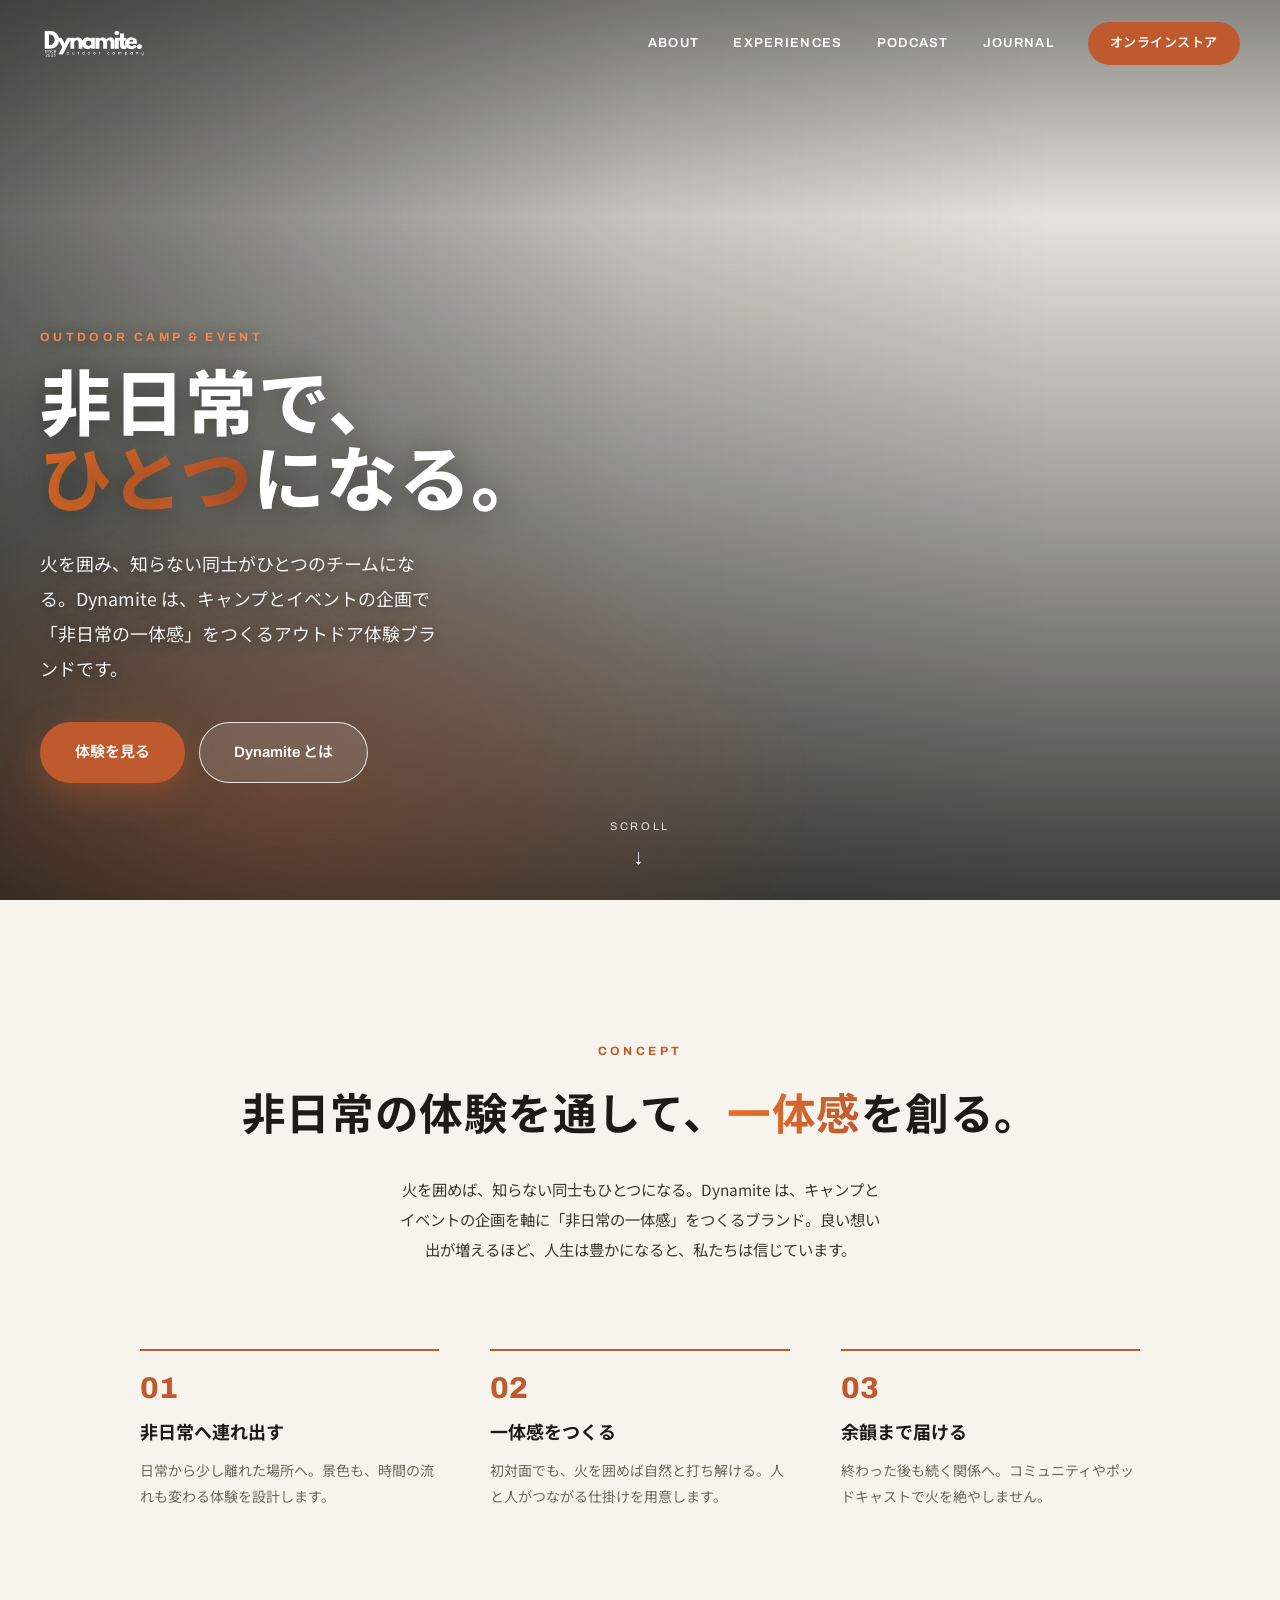
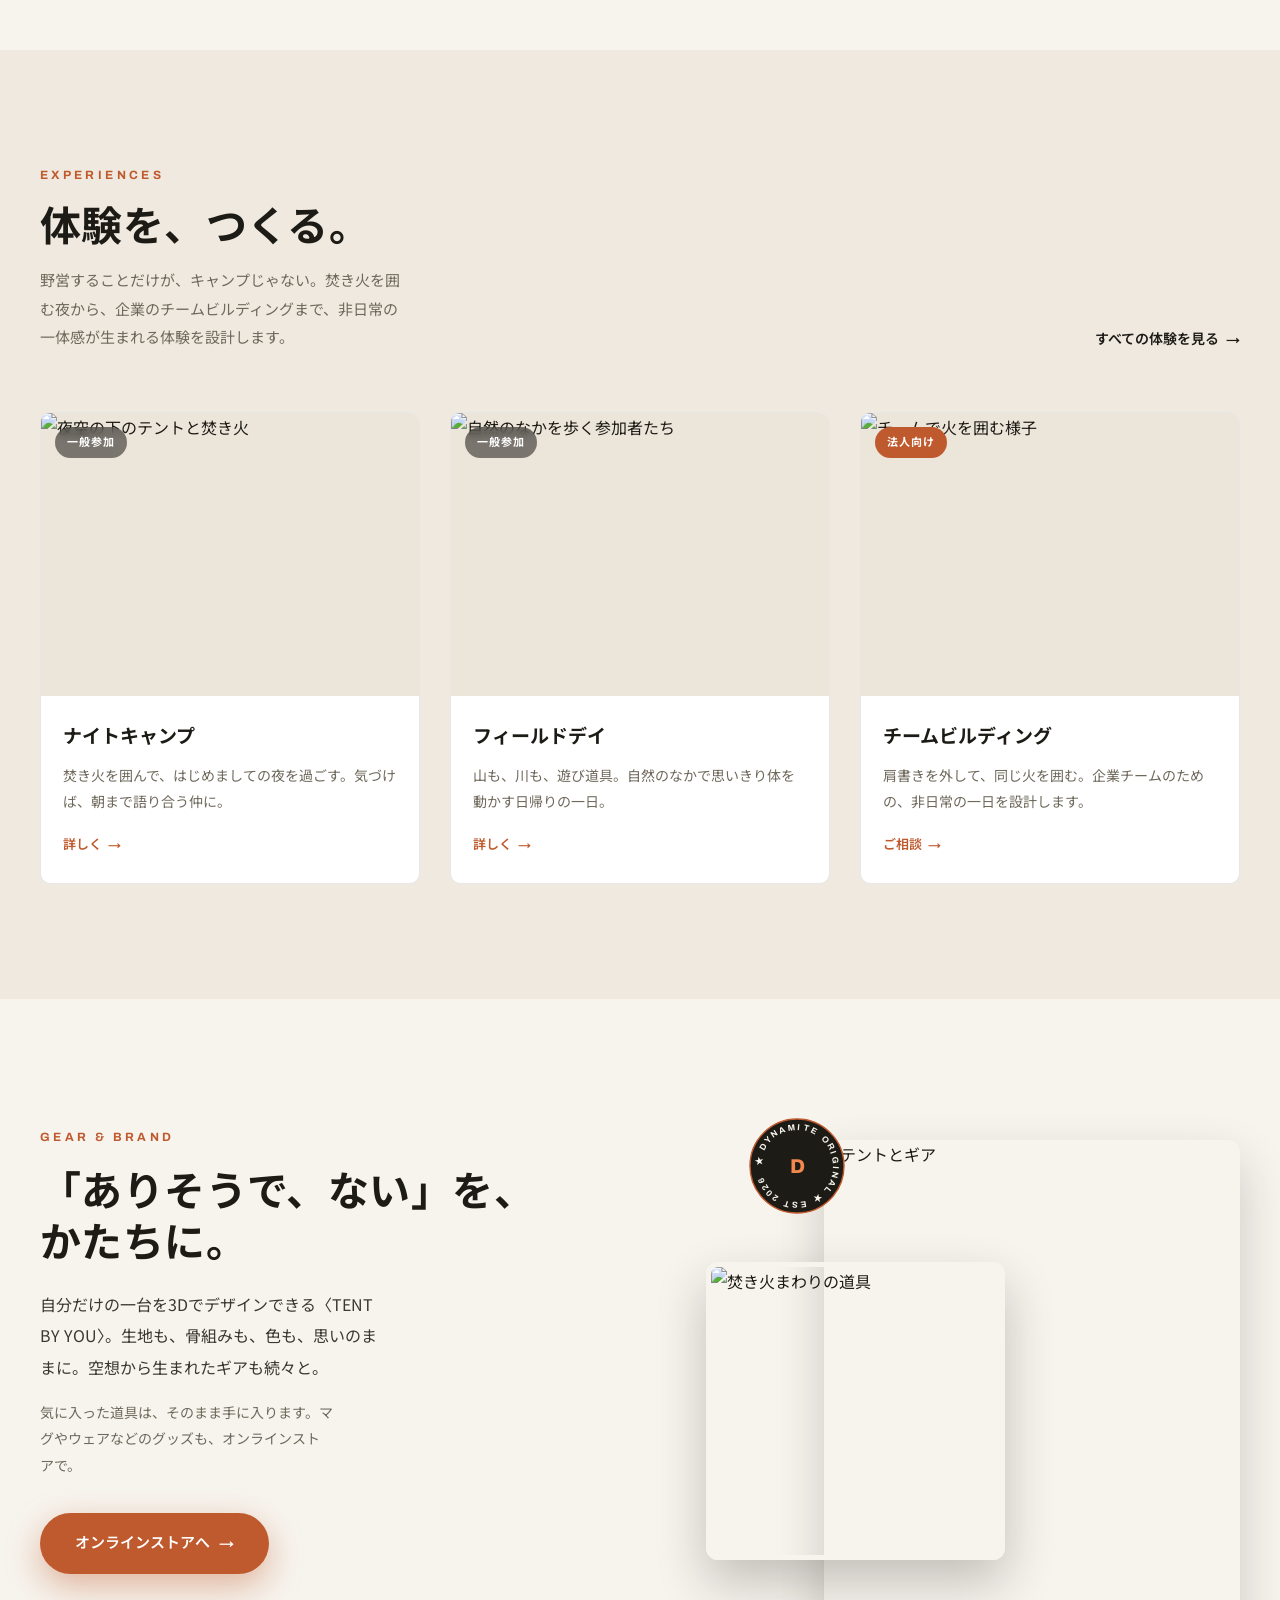
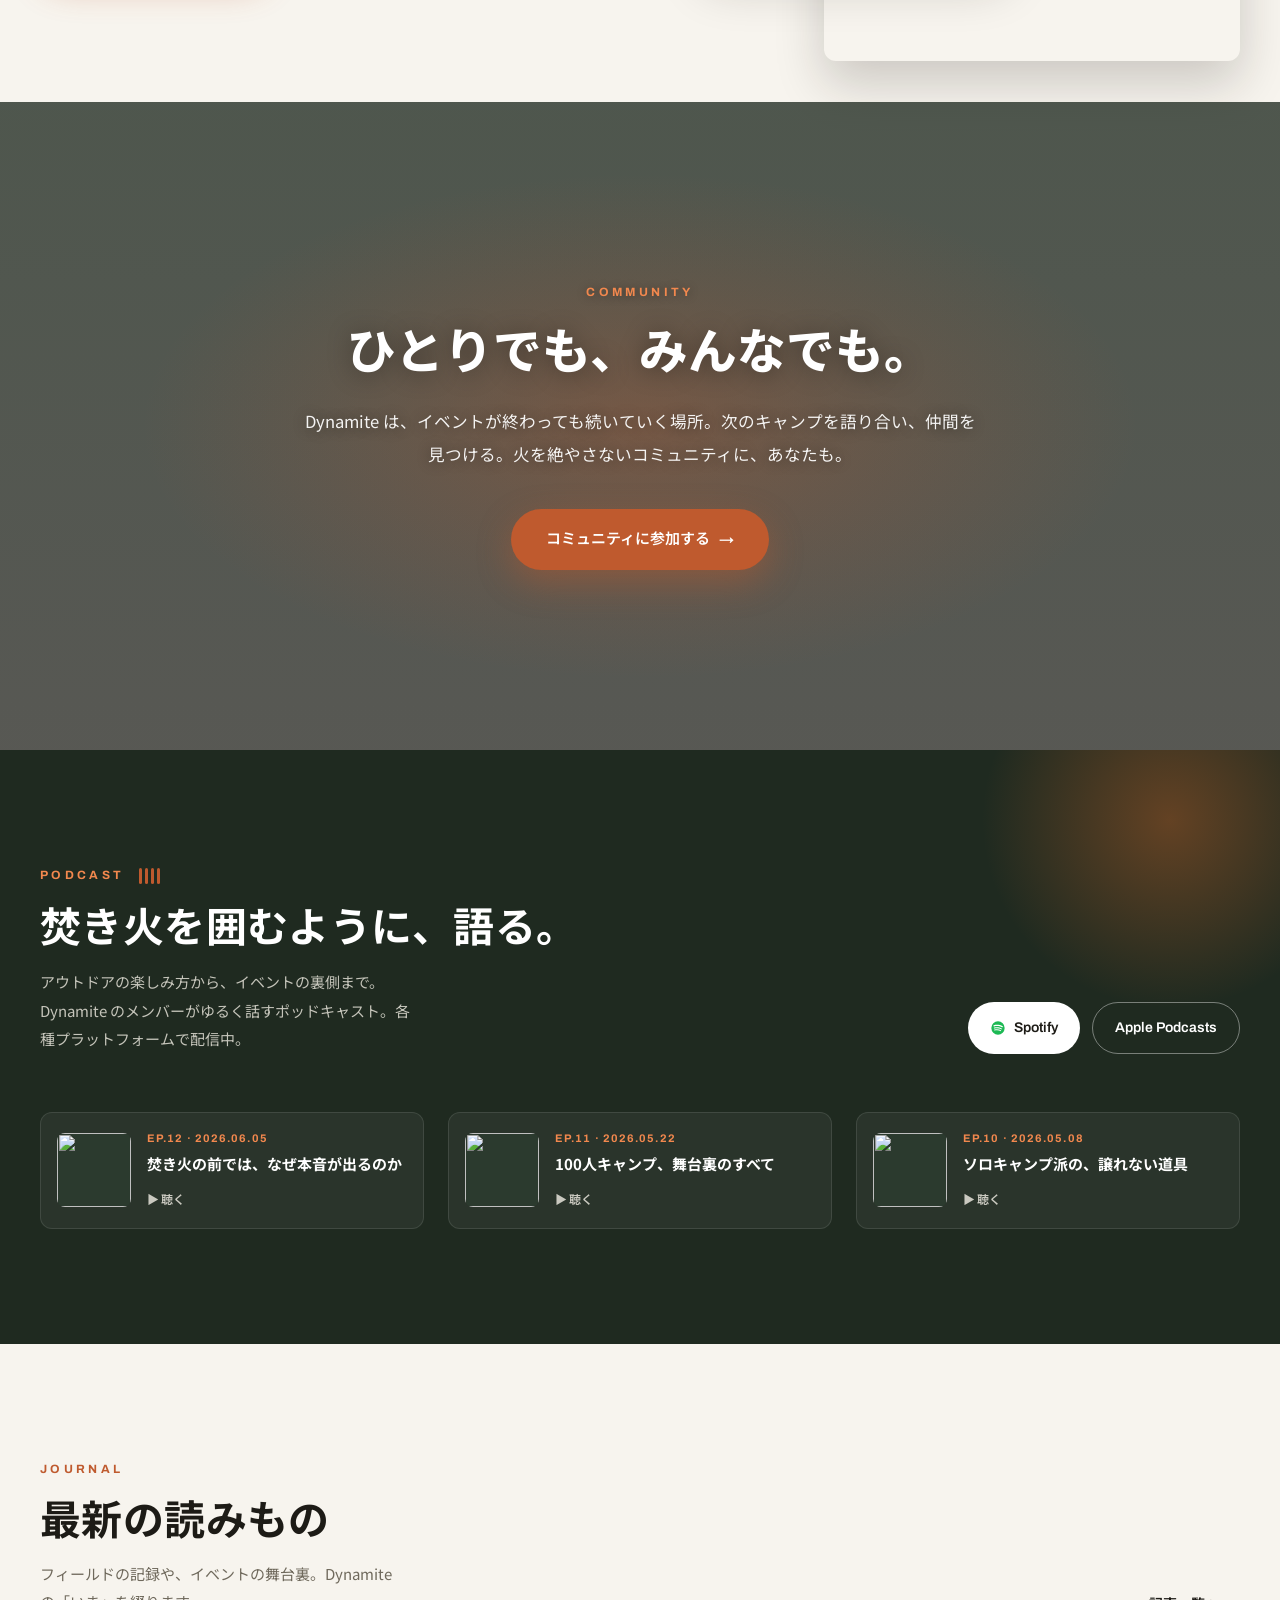
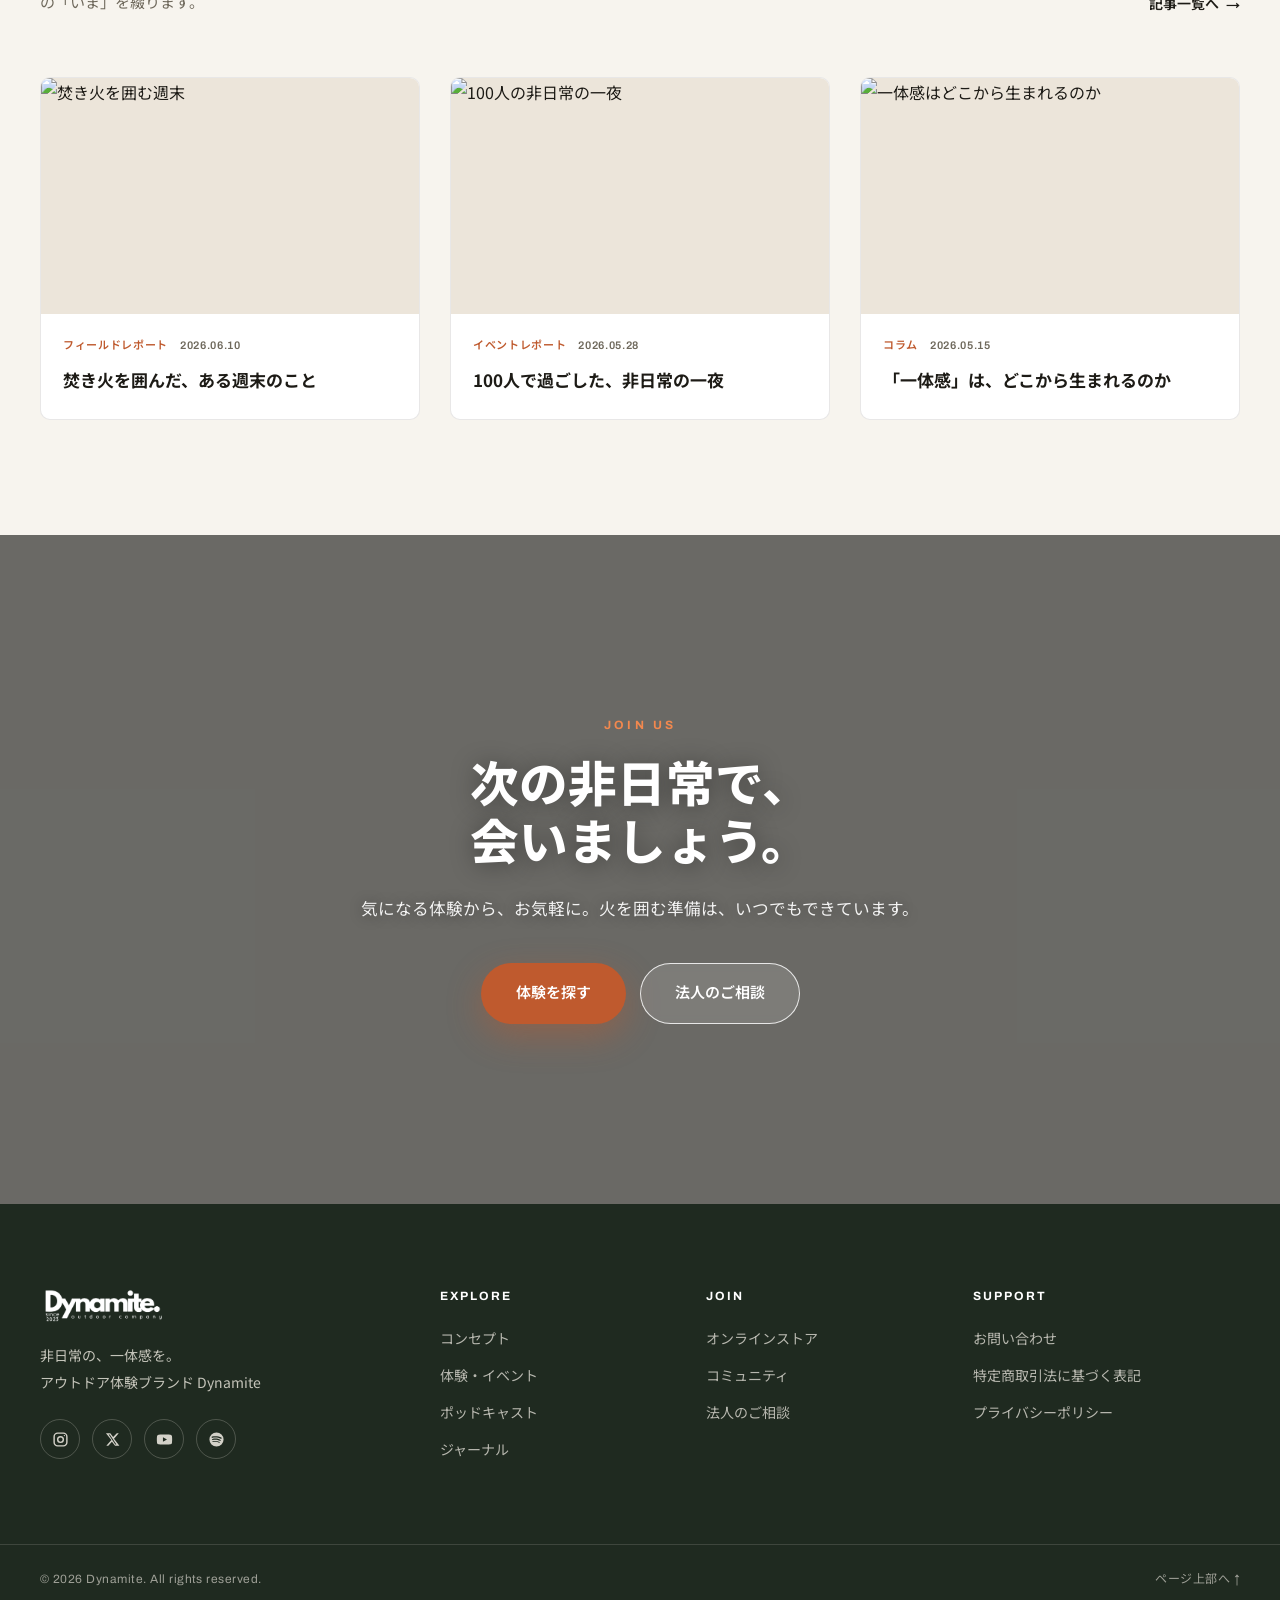
==== index.html @ b643e12e "Dynamite トップページ（素HTML/CSS版） クロードデザイン版を support.js 非依存の素HTML/CSS+最小JSで再構築。 Dynamite 表記統一・ロゴmask連動・Spo" ====
<!DOCTYPE html>
<html lang="ja">
<head>
<meta charset="UTF-8">
<meta name="viewport" content="width=device-width, initial-scale=1.0">
<title>Dynamite｜アウトドア体験ブランド</title>
<meta name="description" content="火を囲み、知らない同士がひとつのチームになる。Dynamite は、キャンプとイベントの企画で「非日常の一体感」をつくるアウトドア体験ブランドです。">
<meta property="og:type" content="website">
<meta property="og:title" content="Dynamite｜アウトドア体験ブランド">
<meta property="og:description" content="非日常で、ひとつになる。キャンプとイベントの企画で「非日常の一体感」をつくるアウトドア体験ブランド。">
<link rel="preconnect" href="https://fonts.googleapis.com">
<link rel="preconnect" href="https://fonts.gstatic.com" crossorigin>
<link href="https://fonts.googleapis.com/css2?family=Archivo:wght@500;600;700;800;900&family=Noto+Sans+JP:wght@400;500;700&display=swap" rel="stylesheet">
<link rel="stylesheet" href="style.css">
</head>
<body>

<!-- ============ HEADER ============ -->
<header class="site-header" id="site-header">
  <div class="site-header__inner">
    <a class="brand" href="#top" aria-label="Dynamite ホーム"><span class="brand__mark" role="img" aria-label="Dynamite outdoor company"></span></a>
    <nav class="nav" id="nav" aria-label="メインナビゲーション">
      <a class="nav__link" href="#concept">ABOUT</a>
      <a class="nav__link" href="experiences.html">EXPERIENCES</a>
      <a class="nav__link" href="#podcast">PODCAST</a>
      <a class="nav__link" href="journal.html">JOURNAL</a>
      <a class="nav__pill" href="#gear">オンラインストア</a>
    </nav>
    <button class="burger" id="burger" type="button" aria-label="メニューを開く" aria-expanded="false">
      <span></span><span></span><span></span>
    </button>
  </div>
</header>

<main id="top">

  <!-- ============ HERO ============ -->
  <section class="hero">
    <div class="hero__bg"></div>
    <div class="hero__scrim"></div>
    <div class="hero__glow"></div>
    <div class="hero__inner">
      <span class="eyebrow hero__eyebrow" data-reveal>OUTDOOR CAMP &amp; EVENT</span>
      <h1 class="hero__title r2" data-reveal>非日常で、<br><span class="grad">ひとつ</span>になる。</h1>
      <p class="hero__lead r3" data-reveal>火を囲み、知らない同士がひとつのチームになる。Dynamite は、キャンプとイベントの企画で「非日常の一体感」をつくるアウトドア体験ブランドです。</p>
      <div class="hero__actions r4" data-reveal>
        <a class="btn btn--primary" href="#experiences">体験を見る</a>
        <a class="btn btn--ghost" href="#concept">Dynamite とは</a>
      </div>
    </div>
    <a class="hero__scroll" href="#concept" aria-label="下へスクロール">
      <span>SCROLL</span><span>↓</span>
    </a>
  </section>

  <!-- ============ CONCEPT ============ -->
  <section class="concept" id="concept">
    <span class="eyebrow" data-reveal>CONCEPT</span>
    <h2 class="concept__title r2" data-reveal>非日常の体験を通して、<span class="grad">一体感</span>を創る。</h2>
    <p class="concept__lead r3" data-reveal>火を囲めば、知らない同士もひとつになる。Dynamite は、キャンプとイベントの企画を軸に「非日常の一体感」をつくるブランド。良い想い出が増えるほど、人生は豊かになると、私たちは信じています。</p>
    <div class="concept__grid">
      <div class="concept__item" data-reveal>
        <div class="concept__num">01</div>
        <h3>非日常へ連れ出す</h3>
        <p>日常から少し離れた場所へ。景色も、時間の流れも変わる体験を設計します。</p>
      </div>
      <div class="concept__item r2" data-reveal>
        <div class="concept__num">02</div>
        <h3>一体感をつくる</h3>
        <p>初対面でも、火を囲めば自然と打ち解ける。人と人がつながる仕掛けを用意します。</p>
      </div>
      <div class="concept__item r3" data-reveal>
        <div class="concept__num">03</div>
        <h3>余韻まで届ける</h3>
        <p>終わった後も続く関係へ。コミュニティやポッドキャストで火を絶やしません。</p>
      </div>
    </div>
  </section>

  <!-- ============ EXPERIENCES ============ -->
  <section class="experiences" id="experiences">
    <div class="container">
      <div class="sec__head" data-reveal>
        <div>
          <span class="eyebrow">EXPERIENCES</span>
          <h2 class="sec__title">体験を、つくる。</h2>
          <p class="sec__lead">野営することだけが、キャンプじゃない。焚き火を囲む夜から、企業のチームビルディングまで、非日常の一体感が生まれる体験を設計します。</p>
        </div>
        <a class="arrowlink" href="experiences.html">すべての体験を見る <span class="arrowlink__icon">→</span></a>
      </div>
      <div class="cards">
        <a class="card" href="experiences.html" data-reveal>
          <div class="card__media">
            <img src="https://images.unsplash.com/photo-1533873984035-25970ab07461?auto=format&fit=crop&w=900&q=80" alt="夜空の下のテントと焚き火">
            <span class="card__badge">一般参加</span>
          </div>
          <div class="card__body">
            <h3 class="card__title">ナイトキャンプ</h3>
            <p class="card__text">焚き火を囲んで、はじめましての夜を過ごす。気づけば、朝まで語り合う仲に。</p>
            <span class="card__more">詳しく <span>→</span></span>
          </div>
        </a>
        <a class="card" href="experiences.html" data-reveal>
          <div class="card__media">
            <img src="https://images.unsplash.com/photo-1537905569824-f89f14cceb68?auto=format&fit=crop&w=900&q=80" alt="自然のなかを歩く参加者たち">
            <span class="card__badge">一般参加</span>
          </div>
          <div class="card__body">
            <h3 class="card__title">フィールドデイ</h3>
            <p class="card__text">山も、川も、遊び道具。自然のなかで思いきり体を動かす日帰りの一日。</p>
            <span class="card__more">詳しく <span>→</span></span>
          </div>
        </a>
        <a class="card" href="experiences.html" data-reveal>
          <div class="card__media">
            <img src="https://images.unsplash.com/photo-1528605248644-14dd04022da1?auto=format&fit=crop&w=900&q=80" alt="チームで火を囲む様子">
            <span class="card__badge card__badge--biz">法人向け</span>
          </div>
          <div class="card__body">
            <h3 class="card__title">チームビルディング</h3>
            <p class="card__text">肩書きを外して、同じ火を囲む。企業チームのための、非日常の一日を設計します。</p>
            <span class="card__more">ご相談 <span>→</span></span>
          </div>
        </a>
      </div>
    </div>
  </section>

  <!-- ============ GEAR ============ -->
  <section class="gear" id="gear">
    <div class="gear__grid">
      <div data-reveal>
        <span class="eyebrow">GEAR &amp; BRAND</span>
        <h2 class="gear__title">「ありそうで、ない」を、<br>かたちに。</h2>
        <p class="gear__text">自分だけの一台を3Dでデザインできる〈TENT BY YOU〉。生地も、骨組みも、色も、思いのままに。空想から生まれたギアも続々と。</p>
        <p class="gear__text gear__text--sub">気に入った道具は、そのまま手に入ります。マグやウェアなどのグッズも、オンラインストアで。</p>
        <a class="btn btn--primary" href="#">オンラインストアへ <span>→</span></a>
      </div>
      <div class="gear__media r2" data-reveal>
        <div class="gear__img-a"><img src="https://images.unsplash.com/photo-1504280390367-361c6d9f38f4?auto=format&fit=crop&w=900&q=80" alt="テントとギア"></div>
        <div class="gear__img-b"><img src="https://images.unsplash.com/photo-1445308394109-4ec2920981b1?auto=format&fit=crop&w=700&q=80" alt="焚き火まわりの道具"></div>
        <div class="gear__badge">
          <svg viewBox="0 0 96 96" width="96" height="96"><defs><path id="gearcir" d="M48,48 m-36,0 a36,36 0 1,1 72,0 a36,36 0 1,1 -72,0"/></defs><circle cx="48" cy="48" r="47" fill="#1d1b16"/><circle cx="48" cy="48" r="47" fill="none" stroke="var(--fire)" stroke-width="1.4"/><text fill="#f7f4ee" font-family="Archivo" font-size="8.6" font-weight="700" letter-spacing="2"><textPath href="#gearcir">★ DYNAMITE ORIGINAL ★ EST 2026 </textPath></text></svg>
        </div>
        <div class="gear__badge-d">D</div>
      </div>
    </div>
  </section>

  <!-- ============ COMMUNITY ============ -->
  <section class="community" id="community">
    <div class="community__bg"></div>
    <div class="community__scrim"></div>
    <div class="community__glow"></div>
    <div class="community__inner" data-reveal>
      <span class="eyebrow eyebrow--light">COMMUNITY</span>
      <h2 class="community__title">ひとりでも、みんなでも。</h2>
      <p class="community__text">Dynamite は、イベントが終わっても続いていく場所。次のキャンプを語り合い、仲間を見つける。火を絶やさないコミュニティに、あなたも。</p>
      <a class="btn btn--primary" href="#">コミュニティに参加する <span>→</span></a>
    </div>
  </section>

  <!-- ============ PODCAST ============ -->
  <section class="podcast" id="podcast">
    <div class="podcast__orb"></div>
    <div class="podcast__inner">
      <div class="podcast__head" data-reveal>
        <div>
          <div class="podcast__tag">
            <span class="eyebrow">PODCAST</span>
            <span class="eq"><span></span><span></span><span></span><span></span></span>
          </div>
          <h2 class="podcast__title">焚き火を囲むように、語る。</h2>
          <p class="podcast__lead">アウトドアの楽しみ方から、イベントの裏側まで。Dynamite のメンバーがゆるく話すポッドキャスト。各種プラットフォームで配信中。</p>
        </div>
        <div class="podcast__platforms">
          <a class="plat plat--spotify" href="https://open.spotify.com/show/1bJ7hFV7Gk909wK4f6UKPl" target="_blank" rel="noopener"><svg width="16" height="16" viewBox="0 0 24 24" fill="#1DB954"><path d="M12 2a10 10 0 1 0 0 20 10 10 0 0 0 0-20Zm4.6 14.4a.62.62 0 0 1-.86.21c-2.35-1.44-5.3-1.76-8.8-.96a.62.62 0 1 1-.28-1.22c3.83-.87 7.1-.5 9.73 1.11.3.18.39.57.21.86Zm1.23-2.74a.78.78 0 0 1-1.07.26c-2.69-1.65-6.79-2.13-9.97-1.17a.78.78 0 1 1-.45-1.49c3.63-1.1 8.15-.56 11.23 1.33.37.23.49.71.26 1.07Zm.1-2.85c-3.23-1.92-8.55-2.1-11.63-1.16a.93.93 0 1 1-.54-1.78c3.54-1.08 9.42-.87 13.13 1.34a.93.93 0 1 1-.96 1.6Z"/></svg> Spotify</a>
          <a class="plat plat--apple" href="#">Apple Podcasts</a>
        </div>
      </div>
      <div class="episodes">
        <a class="ep" href="https://open.spotify.com/show/1bJ7hFV7Gk909wK4f6UKPl" target="_blank" rel="noopener" data-reveal>
          <div class="ep__thumb"><img src="https://images.unsplash.com/photo-1445308394109-4ec2920981b1?auto=format&fit=crop&w=300&q=80" alt=""></div>
          <div>
            <div class="ep__meta">EP.12 · 2026.06.05</div>
            <h3 class="ep__title">焚き火の前では、なぜ本音が出るのか</h3>
            <span class="ep__play">▶ 聴く</span>
          </div>
        </a>
        <a class="ep" href="https://open.spotify.com/show/1bJ7hFV7Gk909wK4f6UKPl" target="_blank" rel="noopener" data-reveal>
          <div class="ep__thumb"><img src="https://images.unsplash.com/photo-1533873984035-25970ab07461?auto=format&fit=crop&w=300&q=80" alt=""></div>
          <div>
            <div class="ep__meta">EP.11 · 2026.05.22</div>
            <h3 class="ep__title">100人キャンプ、舞台裏のすべて</h3>
            <span class="ep__play">▶ 聴く</span>
          </div>
        </a>
        <a class="ep" href="https://open.spotify.com/show/1bJ7hFV7Gk909wK4f6UKPl" target="_blank" rel="noopener" data-reveal>
          <div class="ep__thumb"><img src="https://images.unsplash.com/photo-1470770841072-f978cf4d019e?auto=format&fit=crop&w=300&q=80" alt=""></div>
          <div>
            <div class="ep__meta">EP.10 · 2026.05.08</div>
            <h3 class="ep__title">ソロキャンプ派の、譲れない道具</h3>
            <span class="ep__play">▶ 聴く</span>
          </div>
        </a>
      </div>
    </div>
  </section>

  <!-- ============ JOURNAL ============ -->
  <section class="journal" id="journal">
    <div class="journal__inner">
      <div class="sec__head" data-reveal>
        <div>
          <span class="eyebrow">JOURNAL</span>
          <h2 class="sec__title">最新の読みもの</h2>
          <p class="sec__lead">フィールドの記録や、イベントの舞台裏。Dynamite の「いま」を綴ります。</p>
        </div>
        <a class="arrowlink" href="journal.html">記事一覧へ <span class="arrowlink__icon">→</span></a>
      </div>
      <div class="posts">
        <a class="post" href="journal.html" data-reveal>
          <div class="post__media"><img src="https://images.unsplash.com/photo-1445308394109-4ec2920981b1?auto=format&fit=crop&w=800&q=80" alt="焚き火を囲む週末"></div>
          <div class="post__body">
            <div class="post__meta"><span class="post__cat">フィールドレポート</span><span class="post__date">2026.06.10</span></div>
            <h3 class="post__title">焚き火を囲んだ、ある週末のこと</h3>
          </div>
        </a>
        <a class="post" href="journal.html" data-reveal>
          <div class="post__media"><img src="https://images.unsplash.com/photo-1528605248644-14dd04022da1?auto=format&fit=crop&w=800&q=80" alt="100人の非日常の一夜"></div>
          <div class="post__body">
            <div class="post__meta"><span class="post__cat">イベントレポート</span><span class="post__date">2026.05.28</span></div>
            <h3 class="post__title">100人で過ごした、非日常の一夜</h3>
          </div>
        </a>
        <a class="post" href="journal.html" data-reveal>
          <div class="post__media"><img src="https://images.unsplash.com/photo-1470770841072-f978cf4d019e?auto=format&fit=crop&w=800&q=80" alt="一体感はどこから生まれるのか"></div>
          <div class="post__body">
            <div class="post__meta"><span class="post__cat">コラム</span><span class="post__date">2026.05.15</span></div>
            <h3 class="post__title">「一体感」は、どこから生まれるのか</h3>
          </div>
        </a>
      </div>
    </div>
  </section>

  <!-- ============ CTA ============ -->
  <section class="cta">
    <div class="cta__bg"></div>
    <div class="cta__scrim"></div>
    <div class="cta__inner" data-reveal>
      <span class="eyebrow">JOIN US</span>
      <h2 class="cta__title">次の非日常で、会いましょう。</h2>
      <p class="cta__text">気になる体験から、お気軽に。火を囲む準備は、いつでもできています。</p>
      <div class="cta__actions">
        <a class="btn btn--primary" href="#experiences">体験を探す</a>
        <a class="btn btn--ghost" href="#">法人のご相談</a>
      </div>
    </div>
  </section>

</main>

<!-- ============ FOOTER ============ -->
<footer class="site-footer">
  <div class="footer__top">
    <div class="footer__brand">
      <span class="brand"><span class="brand__mark" role="img" aria-label="Dynamite outdoor company"></span></span>
      <p class="footer__tagline">非日常の、一体感を。<br>アウトドア体験ブランド Dynamite</p>
      <div class="sns">
        <a href="#" aria-label="Instagram"><svg width="17" height="17" viewBox="0 0 24 24" fill="none" stroke="currentColor" stroke-width="2"><rect x="3" y="3" width="18" height="18" rx="5"/><circle cx="12" cy="12" r="4"/><circle cx="17.5" cy="6.5" r="1" fill="currentColor" stroke="none"/></svg></a>
        <a href="#" aria-label="X"><svg width="15" height="15" viewBox="0 0 24 24" fill="currentColor"><path d="M18.9 2H22l-7.6 8.7L23 22h-6.9l-5-6.5L5.3 22H2.1l8.1-9.3L1.5 2h7l4.5 6 5.9-6Zm-2.4 18h1.7L7.6 3.8H5.8L16.5 20Z"/></svg></a>
        <a href="#" aria-label="YouTube"><svg width="17" height="17" viewBox="0 0 24 24" fill="currentColor"><path d="M22.5 7.2a2.8 2.8 0 0 0-2-2C18.8 4.8 12 4.8 12 4.8s-6.8 0-8.5.4a2.8 2.8 0 0 0-2 2C1.2 8.9 1.2 12 1.2 12s0 3.1.3 4.8a2.8 2.8 0 0 0 2 2c1.7.4 8.5.4 8.5.4s6.8 0 8.5-.4a2.8 2.8 0 0 0 2-2c.3-1.7.3-4.8.3-4.8s0-3.1-.3-4.8ZM9.8 15.3V8.7l5.7 3.3-5.7 3.3Z"/></svg></a>
        <a href="https://open.spotify.com/show/1bJ7hFV7Gk909wK4f6UKPl" target="_blank" rel="noopener" aria-label="Spotify"><svg width="17" height="17" viewBox="0 0 24 24" fill="currentColor"><path d="M12 2a10 10 0 1 0 0 20 10 10 0 0 0 0-20Zm4.6 14.4a.62.62 0 0 1-.86.21c-2.35-1.44-5.3-1.76-8.8-.96a.62.62 0 1 1-.28-1.22c3.83-.87 7.1-.5 9.73 1.11.3.18.39.57.21.86Zm1.23-2.74a.78.78 0 0 1-1.07.26c-2.69-1.65-6.79-2.13-9.97-1.17a.78.78 0 1 1-.45-1.49c3.63-1.1 8.15-.56 11.23 1.33.37.23.49.71.26 1.07Zm.1-2.85c-3.23-1.92-8.55-2.1-11.63-1.16a.93.93 0 1 1-.54-1.78c3.54-1.08 9.42-.87 13.13 1.34a.93.93 0 1 1-.96 1.6Z"/></svg></a>
      </div>
    </div>
    <div>
      <div class="footer__heading">EXPLORE</div>
      <div class="footer__col">
        <a href="#concept">コンセプト</a>
        <a href="#experiences">体験・イベント</a>
        <a href="#podcast">ポッドキャスト</a>
        <a href="#journal">ジャーナル</a>
      </div>
    </div>
    <div>
      <div class="footer__heading">JOIN</div>
      <div class="footer__col">
        <a href="#gear">オンラインストア</a>
        <a href="#community">コミュニティ</a>
        <a href="#">法人のご相談</a>
      </div>
    </div>
    <div>
      <div class="footer__heading">SUPPORT</div>
      <div class="footer__col">
        <a href="#">お問い合わせ</a>
        <a href="#">特定商取引法に基づく表記</a>
        <a href="#">プライバシーポリシー</a>
      </div>
    </div>
  </div>
  <div class="footer__bottom">
    <span class="footer__copy">© 2026 Dynamite. All rights reserved.</span>
    <a class="footer__top-link" href="#top">ページ上部へ ↑</a>
  </div>
</footer>

<script src="app.js"></script>
</body>
</html>
---- style.css ----
/* =========================================================
   Dynamite — アウトドア体験ブランド（トップページ）
   Pure HTML + CSS + 最小バニラJS（ランタイム非依存）
   方針: 洗練・余白・整列・自然なコピー、過度な演出はしない
   ========================================================= */

/* ---------- Design tokens ---------- */
:root {
  --ink:        #1d1b16;
  --ink-soft:   #3c382f;
  --muted:      #6f695c;
  --bg:         #f7f4ee;
  --bg-alt:     #efe9df;
  --panel:      #ece5da;
  --sand:       #cdbfb5;
  --forest:     #2b3a2e;
  --forest-2:   #1f2a20;
  --fire:       #bf5a2e;
  --fire-2:     #e8702a;
  --fire-dark:  #a64a23;
  --line:       rgba(29, 27, 22, 0.1);
  --card:       #ffffff;

  --font-display: 'Archivo', 'Noto Sans JP', sans-serif;
  --font-body:    'Noto Sans JP', 'Archivo', system-ui, sans-serif;

  --container: 1280px;
  --radius: 10px;
  --header-h: 76px;
  --shadow-sm: 0 2px 18px rgba(29, 27, 22, 0.08);
  --shadow-md: 0 22px 48px rgba(29, 27, 22, 0.14);
  --ease: cubic-bezier(0.22, 0.61, 0.36, 1);
}

/* ---------- Reset / base ---------- */
*, *::before, *::after { box-sizing: border-box; }
html { scroll-behavior: smooth; }
body {
  margin: 0;
  font-family: var(--font-body);
  color: var(--ink);
  background: var(--bg);
  line-height: 1.8;
  overflow-x: hidden;
  -webkit-font-smoothing: antialiased;
  text-rendering: optimizeLegibility;
}
img { display: block; max-width: 100%; height: auto; }
a { color: inherit; text-decoration: none; }
h1, h2, h3, p { margin: 0; }
button { font-family: inherit; cursor: pointer; }

.container { width: 100%; max-width: var(--container); margin-inline: auto; padding-inline: 40px; }

/* 見出し balance / 本文 pretty */
.hero__title, .sec__title, .concept__title, .gear__title, .community__title, .cta__title { text-wrap: balance; }
.hero__lead, .sec__lead, .concept__lead, .gear__text, .community__text { text-wrap: pretty; }

/* グラデ文字（アクセント） */
.grad { background: linear-gradient(100deg, var(--fire-2), var(--fire)); -webkit-background-clip: text; background-clip: text; color: transparent; }

/* ---------- atoms ---------- */
.eyebrow {
  font-family: var(--font-display);
  font-weight: 700;
  font-size: 12px;
  letter-spacing: 0.28em;
  color: var(--fire);
}
.eyebrow--light { color: #f2884e; text-shadow: 0 1px 10px rgba(0, 0, 0, 0.4); }

.btn {
  display: inline-flex;
  align-items: center;
  gap: 9px;
  font-family: var(--font-display);
  font-weight: 600;
  font-size: 15px;
  padding: 16px 34px;
  border-radius: 999px;
  border: 1.5px solid transparent;
  transition: transform 0.25s var(--ease), background-color 0.25s var(--ease), box-shadow 0.25s var(--ease), border-color 0.25s var(--ease);
}
.btn--primary { color: #fff; background: var(--fire); box-shadow: 0 12px 34px rgba(191, 90, 46, 0.42); }
.btn--primary:hover { transform: translateY(-3px); background: var(--fire-dark); box-shadow: 0 18px 44px rgba(191, 90, 46, 0.5); }
.btn--ghost { color: #fff; background: rgba(255, 255, 255, 0.13); -webkit-backdrop-filter: blur(6px); backdrop-filter: blur(6px); border-color: rgba(255, 255, 255, 0.82); }
.btn--ghost:hover { transform: translateY(-3px); background: rgba(255, 255, 255, 0.26); }

.arrowlink {
  display: inline-flex;
  align-items: center;
  gap: 7px;
  font-family: var(--font-display);
  font-weight: 600;
  font-size: 14px;
  color: var(--ink);
  white-space: nowrap;
  transition: color 0.25s var(--ease);
}
.arrowlink__icon { transition: transform 0.25s var(--ease); }
.arrowlink:hover { color: var(--fire); }
.arrowlink:hover .arrowlink__icon { transform: translateX(4px); }

/* reveal on scroll */
[data-reveal] { opacity: 0; transform: translateY(24px); transition: opacity 0.7s var(--ease), transform 0.7s var(--ease); }
[data-reveal].is-in { opacity: 1; transform: none; }
[data-reveal].r2 { transition-delay: 0.1s; }
[data-reveal].r3 { transition-delay: 0.2s; }
[data-reveal].r4 { transition-delay: 0.3s; }

/* =========================================================
   HEADER
   ========================================================= */
.site-header {
  position: fixed;
  inset: 0 0 auto 0;
  z-index: 100;
  border-bottom: 1px solid transparent;
  background: transparent;
  transition: background-color 0.35s var(--ease), box-shadow 0.35s var(--ease), border-color 0.35s var(--ease);
}
.site-header__inner {
  max-width: var(--container);
  margin: 0 auto;
  padding: 22px 40px;
  display: flex;
  align-items: center;
  justify-content: space-between;
  gap: 24px;
  transition: padding 0.35s var(--ease);
}
.site-header.is-scrolled {
  background: rgba(247, 244, 238, 0.9);
  -webkit-backdrop-filter: blur(10px);
  backdrop-filter: blur(10px);
  box-shadow: var(--shadow-sm);
  border-bottom-color: var(--line);
}
.site-header.is-scrolled .site-header__inner { padding-block: 14px; }

/* ロゴ：mask で塗り色＝currentColor（ヘッダー文字色に連動） */
.brand { display: inline-flex; align-items: center; color: #fff; transition: color 0.35s var(--ease); z-index: 96; }
.brand__mark {
  display: block;
  width: 116px;
  height: 34px;
  background-color: currentColor;
  -webkit-mask: url(logo.png) left center / contain no-repeat;
  mask: url(logo.png) left center / contain no-repeat;
  transition: width 0.35s var(--ease), height 0.35s var(--ease);
}
.site-header.is-scrolled .brand { color: var(--ink); }
.site-header.is-scrolled .brand__mark { width: 106px; height: 31px; }

.nav { display: flex; align-items: center; gap: 34px; }
.nav__link {
  font-family: var(--font-display);
  font-weight: 600;
  font-size: 13px;
  letter-spacing: 0.1em;
  color: #fff;
  position: relative;
  padding-block: 4px;
  transition: color 0.3s var(--ease);
}
.nav__link::after {
  content: "";
  position: absolute;
  left: 0; bottom: 0;
  width: 100%; height: 1.5px;
  background: currentColor;
  transform: scaleX(0);
  transform-origin: left;
  transition: transform 0.3s var(--ease);
}
.nav__link:hover::after { transform: scaleX(1); }
.site-header.is-scrolled .nav__link { color: var(--ink-soft); }
.site-header.is-scrolled .nav__link:hover { color: var(--fire); }

.nav__pill {
  font-family: var(--font-display);
  font-weight: 600;
  font-size: 13px;
  letter-spacing: 0.04em;
  color: #fff;
  background: var(--fire);
  padding: 10px 22px;
  border-radius: 999px;
  transition: background-color 0.25s var(--ease), transform 0.25s var(--ease);
}
.nav__pill:hover { background: var(--fire-dark); transform: translateY(-1px); }

.burger { display: none; flex-direction: column; justify-content: center; gap: 5px; width: 42px; height: 42px; border: none; background: transparent; z-index: 96; }
.burger span { display: block; width: 24px; height: 2px; margin: 0 auto; background: #fff; transition: transform 0.3s var(--ease), opacity 0.3s var(--ease), background-color 0.3s var(--ease); }
.site-header.is-scrolled .burger span { background: var(--ink); }

/* =========================================================
   HERO
   ========================================================= */
.hero { position: relative; min-height: 100vh; display: flex; align-items: flex-end; overflow: hidden; padding-bottom: clamp(88px, 13vh, 150px); }
.hero__bg {
  position: absolute; inset: 0;
  background-image: url('https://images.unsplash.com/photo-1504851149312-7a075b496cc7?auto=format&fit=crop&w=1920&q=80');
  background-size: cover; background-position: center;
  transform: scale(1.06);
  animation: heroZoom 18s var(--ease) forwards;
}
@keyframes heroZoom { to { transform: scale(1); } }
.hero__scrim {
  position: absolute; inset: 0;
  background:
    linear-gradient(180deg, rgba(18,20,16,.5) 0%, rgba(18,20,16,.08) 24%, rgba(18,20,16,.34) 52%, rgba(18,20,16,.82) 100%),
    linear-gradient(90deg, rgba(18,20,16,.6) 0%, rgba(18,20,16,.14) 50%, rgba(18,20,16,0) 82%);
}
.hero__glow { position: absolute; inset: 0; background: radial-gradient(70% 55% at 22% 88%, rgba(191,90,46,.34), rgba(191,90,46,0) 60%); }
.hero__inner { position: relative; z-index: 3; max-width: var(--container); width: 100%; margin: 0 auto; padding: 0 40px; color: #fff; }
.hero__eyebrow { color: #f2884e; text-shadow: 0 1px 12px rgba(0,0,0,.5); margin-bottom: 20px; display: block; }
.hero__title {
  font-family: var(--font-display);
  font-weight: 800;
  font-size: clamp(42px, 5.6vw, 80px);
  line-height: 1.06;
  letter-spacing: 0.01em;
  text-shadow: 0 2px 34px rgba(0,0,0,.46);
}
.hero__lead { font-size: clamp(16px, 1.4vw, 18px); line-height: 1.95; color: rgba(255,255,255,.95); max-width: 40ch; margin: 26px 0 36px; text-shadow: 0 1px 14px rgba(0,0,0,.55); }
.hero__actions { display: flex; flex-wrap: wrap; gap: 14px; }
.hero__scroll { position: absolute; left: 50%; bottom: 30px; transform: translateX(-50%); z-index: 3; display: flex; flex-direction: column; align-items: center; gap: 8px; color: rgba(255,255,255,.85); font-family: var(--font-display); font-size: 11px; letter-spacing: 0.24em; }
.hero__scroll span:last-child { animation: bob 1.8s ease-in-out infinite; font-size: 14px; }
@keyframes bob { 0%,100% { transform: translateY(0); } 50% { transform: translateY(7px); } }

/* =========================================================
   SECTION 共通
   ========================================================= */
.sec__head { display: flex; align-items: flex-end; justify-content: space-between; gap: 24px; flex-wrap: wrap; margin-bottom: clamp(40px, 5vw, 60px); }
.sec__title { font-family: var(--font-display); font-weight: 700; font-size: clamp(26px, 3.2vw, 42px); line-height: 1.2; letter-spacing: 0.01em; }
.sec__head .eyebrow { display: block; margin-bottom: 16px; }
.sec__lead { max-width: 46ch; margin-top: 14px; color: var(--muted); font-size: 15px; line-height: 1.9; }

/* =========================================================
   CONCEPT
   ========================================================= */
.concept { max-width: 1080px; margin: 0 auto; padding: clamp(84px, 11vw, 148px) 40px; text-align: center; }
.concept .eyebrow { display: block; margin-bottom: 22px; }
.concept__title { font-family: var(--font-display); font-weight: 700; font-size: clamp(26px, 3.4vw, 44px); line-height: 1.45; letter-spacing: 0.01em; }
.concept__lead { max-width: 54ch; margin: 28px auto 0; color: var(--ink-soft); font-size: clamp(15px, 1.2vw, 17px); line-height: 1.95; }
.concept__grid { display: grid; grid-template-columns: repeat(3, 1fr); gap: clamp(28px, 4vw, 56px); margin-top: clamp(56px, 7vw, 84px); text-align: left; }
.concept__item { border-top: 2px solid var(--fire); padding-top: 22px; }
.concept__num { font-family: var(--font-display); font-weight: 800; font-size: 30px; color: var(--fire); line-height: 1; }
.concept__item h3 { font-family: var(--font-display); font-weight: 700; font-size: 18px; margin: 14px 0 8px; }
.concept__item p { color: var(--muted); font-size: 14px; line-height: 1.85; }

/* =========================================================
   EXPERIENCES（カード3列）
   ========================================================= */
.experiences { background: var(--bg-alt); padding: clamp(72px, 9vw, 120px) 0; }
.cards { display: grid; grid-template-columns: repeat(3, 1fr); gap: 30px; }
.card { display: flex; flex-direction: column; background: var(--card); border: 1px solid var(--line); border-radius: var(--radius); overflow: hidden; color: inherit; transition: box-shadow 0.35s var(--ease), transform 0.35s var(--ease); }
.card:hover { box-shadow: var(--shadow-md); transform: translateY(-5px); }
.card__media { position: relative; aspect-ratio: 4/3; overflow: hidden; background: var(--panel); }
.card__media img { width: 100%; height: 100%; object-fit: cover; transition: transform 0.7s var(--ease); }
.card:hover .card__media img { transform: scale(1.06); }
.card__badge { position: absolute; top: 14px; left: 14px; font-family: var(--font-display); font-weight: 700; font-size: 11px; letter-spacing: 0.08em; color: #fff; background: rgba(29,27,22,.55); -webkit-backdrop-filter: blur(4px); backdrop-filter: blur(4px); padding: 6px 12px; border-radius: 999px; }
.card__badge--biz { background: var(--fire); }
.card__body { display: flex; flex-direction: column; flex: 1; padding: 24px 22px 26px; }
.card__title { font-family: var(--font-display); font-weight: 700; font-size: 19px; margin-bottom: 9px; }
.card__text { color: var(--muted); font-size: 14px; line-height: 1.8; margin-bottom: 20px; }
.card__more { margin-top: auto; display: inline-flex; align-items: center; gap: 6px; font-family: var(--font-display); font-weight: 600; font-size: 13px; color: var(--fire); }

/* =========================================================
   GEAR（2カラム）
   ========================================================= */
.gear { max-width: var(--container); margin: 0 auto; padding: clamp(80px, 10vw, 134px) 40px; }
.gear__grid { display: grid; grid-template-columns: 1.05fr 0.95fr; align-items: center; gap: clamp(40px, 6vw, 84px); }
.gear .eyebrow { display: block; margin-bottom: 18px; }
.gear__title { font-family: var(--font-display); font-weight: 700; font-size: clamp(26px, 3.2vw, 42px); line-height: 1.25; margin-bottom: 20px; letter-spacing: 0.01em; }
.gear__text { color: var(--ink-soft); font-size: 16px; line-height: 1.95; margin-bottom: 16px; max-width: 38ch; }
.gear__text--sub { color: var(--muted); font-size: 14px; line-height: 1.9; margin-bottom: 34px; }
.gear__media { position: relative; min-height: 420px; }
.gear__img-a { position: absolute; top: 0; right: 0; width: 78%; aspect-ratio: 4/5; border-radius: 12px; overflow: hidden; box-shadow: 0 22px 50px rgba(29,27,22,.2); }
.gear__img-b { position: absolute; bottom: 0; left: 0; width: 56%; aspect-ratio: 1/1; border-radius: 12px; overflow: hidden; box-shadow: 0 22px 50px rgba(29,27,22,.24); border: 5px solid var(--bg); }
.gear__img-a img, .gear__img-b img { width: 100%; height: 100%; object-fit: cover; }
.gear__badge { position: absolute; top: -22px; left: 8%; width: 96px; height: 96px; animation: spin 26s linear infinite; }
.gear__badge-d { position: absolute; top: -22px; left: 8%; width: 96px; height: 96px; display: flex; align-items: center; justify-content: center; font-family: var(--font-display); font-weight: 800; font-size: 20px; color: #f2884e; pointer-events: none; }
@keyframes spin { to { transform: rotate(360deg); } }

/* =========================================================
   COMMUNITY（写真バンド）
   ========================================================= */
.community { position: relative; overflow: hidden; padding: clamp(96px, 15vw, 180px) 0; color: #fff; text-align: center; }
.community__bg { position: absolute; inset: 0; background-image: url('https://images.unsplash.com/photo-1529156069898-49953e39b3ac?auto=format&fit=crop&w=1920&q=80'); background-size: cover; background-position: center; }
.community__scrim { position: absolute; inset: 0; background: linear-gradient(180deg, rgba(31,42,32,.78), rgba(20,22,18,.7)); }
.community__glow { position: absolute; inset: 0; background: radial-gradient(60% 60% at 50% 50%, rgba(191,90,46,.32), rgba(191,90,46,0) 65%); }
.community__inner { position: relative; z-index: 2; max-width: 760px; margin: 0 auto; padding: 0 40px; }
.community .eyebrow { display: block; margin-bottom: 20px; }
.community__title { font-family: var(--font-display); font-weight: 800; font-size: clamp(28px, 3.8vw, 52px); line-height: 1.22; margin-bottom: 22px; text-shadow: 0 2px 24px rgba(0,0,0,.4); }
.community__text { font-size: clamp(15px, 1.3vw, 17px); line-height: 2; color: rgba(255,255,255,.93); margin-bottom: 38px; text-shadow: 0 1px 14px rgba(0,0,0,.45); }

/* =========================================================
   PODCAST
   ========================================================= */
.podcast { background: var(--forest-2); color: #fff; padding: clamp(76px, 9vw, 124px) 0; position: relative; overflow: hidden; }
.podcast__orb { position: absolute; top: -120px; right: -80px; width: 380px; height: 380px; border-radius: 50%; background: radial-gradient(circle, rgba(232,112,42,.34), rgba(232,112,42,0) 70%); animation: flicker 4s ease-in-out infinite; }
@keyframes flicker { 0%,100% { opacity: .75; } 45% { opacity: 1; } 70% { opacity: .85; } }
.podcast__inner { position: relative; z-index: 2; max-width: var(--container); margin: 0 auto; padding: 0 40px; }
.podcast__head { display: flex; align-items: flex-end; justify-content: space-between; gap: 28px; flex-wrap: wrap; margin-bottom: clamp(40px, 5vw, 58px); }
.podcast__tag { display: flex; align-items: center; gap: 14px; margin-bottom: 16px; }
.podcast__tag .eyebrow { color: #f2884e; }
.eq { display: inline-flex; align-items: flex-end; gap: 3px; height: 16px; }
.eq span { width: 3px; height: 100%; background: var(--fire); border-radius: 2px; transform-origin: bottom; animation: wave 1s ease-in-out infinite; }
.eq span:nth-child(2) { animation-delay: .2s; }
.eq span:nth-child(3) { animation-delay: .4s; }
.eq span:nth-child(4) { animation-delay: .15s; }
@keyframes wave { 0%,100% { transform: scaleY(.4); } 50% { transform: scaleY(1); } }
.podcast__title { font-family: var(--font-display); font-weight: 700; font-size: clamp(26px, 3.2vw, 42px); line-height: 1.25; margin-bottom: 14px; letter-spacing: 0.01em; }
.podcast__lead { max-width: 48ch; color: rgba(243,239,230,.78); font-size: 15px; line-height: 1.9; }
.podcast__platforms { display: flex; gap: 12px; flex-wrap: wrap; }
.plat { display: inline-flex; align-items: center; gap: 8px; font-family: var(--font-display); font-weight: 600; font-size: 14px; padding: 12px 22px; border-radius: 999px; transition: transform 0.25s var(--ease), border-color 0.25s var(--ease); }
.plat--spotify { color: var(--ink); background: #fff; }
.plat--spotify:hover { transform: translateY(-2px); }
.plat--apple { color: #fff; background: transparent; border: 1.5px solid rgba(255,255,255,.4); }
.plat--apple:hover { border-color: #fff; }
.episodes { display: grid; grid-template-columns: repeat(3, 1fr); gap: 24px; }
.ep { display: flex; gap: 16px; align-items: center; background: rgba(255,255,255,.05); border: 1px solid rgba(255,255,255,.1); border-radius: 12px; padding: 16px; color: inherit; transition: background-color 0.3s var(--ease); }
.ep:hover { background: rgba(255,255,255,.1); }
.ep__thumb { width: 74px; height: 74px; flex: none; border-radius: 8px; overflow: hidden; background: var(--forest); }
.ep__thumb img { width: 100%; height: 100%; object-fit: cover; }
.ep__meta { font-family: var(--font-display); font-weight: 700; font-size: 11px; letter-spacing: 0.1em; color: #f2884e; margin-bottom: 5px; }
.ep__title { font-weight: 700; font-size: 15px; line-height: 1.5; margin-bottom: 7px; }
.ep__play { display: inline-flex; align-items: center; gap: 5px; font-family: var(--font-display); font-weight: 600; font-size: 12px; color: rgba(243,239,230,.8); }

/* =========================================================
   JOURNAL
   ========================================================= */
.journal { padding: clamp(76px, 9vw, 124px) 0; }
.journal__inner { max-width: var(--container); margin: 0 auto; padding: 0 40px; }
.posts { display: grid; grid-template-columns: repeat(3, 1fr); gap: 30px; }
.post { display: flex; flex-direction: column; background: var(--card); border: 1px solid var(--line); border-radius: var(--radius); overflow: hidden; color: inherit; transition: box-shadow 0.35s var(--ease), transform 0.35s var(--ease); }
.post:hover { box-shadow: var(--shadow-md); transform: translateY(-5px); }
.post__media { aspect-ratio: 16/10; overflow: hidden; background: var(--panel); }
.post__media img { width: 100%; height: 100%; object-fit: cover; transition: transform 0.7s var(--ease); }
.post:hover .post__media img { transform: scale(1.06); }
.post__body { padding: 22px 22px 26px; }
.post__meta { display: flex; gap: 12px; font-family: var(--font-display); font-size: 11px; font-weight: 600; letter-spacing: 0.06em; margin-bottom: 11px; }
.post__cat { color: var(--fire); }
.post__date { color: var(--muted); }
.post__title { font-weight: 700; font-size: 17px; line-height: 1.55; }

/* =========================================================
   CTA
   ========================================================= */
.cta { position: relative; overflow: hidden; padding: clamp(96px, 15vw, 180px) 0; text-align: center; color: #fff; }
.cta__bg { position: absolute; inset: 0; background-image: url('https://images.unsplash.com/photo-1445308394109-4ec2920981b1?auto=format&fit=crop&w=1920&q=80'); background-size: cover; background-position: center; }
.cta__scrim { position: absolute; inset: 0; background: rgba(20,22,18,.62); }
.cta__inner { position: relative; z-index: 2; max-width: 720px; margin: 0 auto; padding: 0 40px; }
.cta .eyebrow { display: block; margin-bottom: 20px; color: #f2884e; }
.cta__title { font-family: var(--font-display); font-weight: 800; font-size: clamp(28px, 3.8vw, 52px); line-height: 1.2; margin-bottom: 18px; text-shadow: 0 2px 24px rgba(0,0,0,.4); }
.cta__text { font-size: clamp(15px, 1.3vw, 17px); line-height: 2; color: rgba(255,255,255,.92); margin-bottom: 38px; text-shadow: 0 1px 14px rgba(0,0,0,.4); }
.cta__actions { display: flex; gap: 14px; justify-content: center; flex-wrap: wrap; }

/* =========================================================
   FOOTER
   ========================================================= */
.site-footer { background: var(--forest-2); color: rgba(243,239,230,.78); }
.footer__top { max-width: var(--container); margin: 0 auto; display: grid; grid-template-columns: 1.6fr 1fr 1fr 1.2fr; gap: 44px; padding: clamp(54px, 7vw, 82px) 40px; }
.footer__brand .brand { color: #fff; margin-bottom: 16px; }
.footer__brand .brand__mark { width: 132px; height: 40px; }
.footer__tagline { font-size: 14px; line-height: 1.9; margin: 0 0 24px; max-width: 30ch; }
.sns { display: flex; gap: 12px; }
.sns a { display: inline-flex; align-items: center; justify-content: center; width: 40px; height: 40px; border: 1px solid rgba(243,239,230,.22); border-radius: 50%; color: rgba(243,239,230,.85); transition: background-color 0.25s var(--ease), border-color 0.25s var(--ease), color 0.25s var(--ease); }
.sns a:hover { background: var(--fire); border-color: var(--fire); color: #fff; }
.footer__heading { font-family: var(--font-display); font-weight: 700; font-size: 12px; letter-spacing: 0.16em; color: #fff; margin-bottom: 18px; }
.footer__col { display: flex; flex-direction: column; gap: 12px; }
.footer__col a { font-size: 14px; color: rgba(243,239,230,.72); width: fit-content; transition: color 0.25s var(--ease); }
.footer__col a:hover { color: #fff; }
.footer__bottom { max-width: var(--container); margin: 0 auto; display: flex; align-items: center; justify-content: space-between; flex-wrap: wrap; gap: 12px; padding: 24px 40px; border-top: 1px solid rgba(243,239,230,.14); }
.footer__copy, .footer__top-link { font-family: var(--font-display); font-size: 12px; letter-spacing: 0.04em; color: rgba(243,239,230,.6); }
.footer__top-link:hover { color: #fff; }

/* =========================================================
   RESPONSIVE
   ========================================================= */
@media (max-width: 980px) {
  .cards, .episodes, .posts, .concept__grid { grid-template-columns: repeat(2, 1fr); }
  .footer__top { grid-template-columns: 1fr 1fr; }
  .footer__brand { grid-column: 1 / -1; }
}
@media (max-width: 860px) {
  .burger { display: flex; }
  .nav {
    position: fixed; inset: 0; width: 100%;
    flex-direction: column; align-items: flex-start; justify-content: flex-start;
    gap: 4px; padding: 120px 40px 48px;
    background: var(--forest);
    transform: translateX(100%);
    transition: transform 0.42s var(--ease);
    overflow-y: auto; z-index: 95;
  }
  body.nav-open .nav { transform: translateX(0); }
  body.nav-open .brand { color: #fff; }
  .nav__link { color: #fff; font-size: 1.25rem; padding: 12px 0; }
  .nav__link::after { display: none; }
  .site-header.is-scrolled .nav__link { color: #fff; }
  .nav__pill { margin-top: 20px; }
  body.nav-open .burger span { background: #fff !important; }
  body.nav-open .burger span:nth-child(1) { transform: translateY(7px) rotate(45deg); }
  body.nav-open .burger span:nth-child(2) { opacity: 0; }
  body.nav-open .burger span:nth-child(3) { transform: translateY(-7px) rotate(-45deg); }
  .gear__grid { grid-template-columns: 1fr; }
  .gear__media { order: -1; }
}
@media (max-width: 560px) {
  .container, .site-header__inner, .concept, .gear, .podcast__inner, .journal__inner, .footer__top, .footer__bottom { padding-left: 20px; padding-right: 20px; }
  .cards, .episodes, .posts, .concept__grid { grid-template-columns: 1fr; max-width: 420px; margin-inline: auto; }
  .hero__title { font-size: 40px; }
  .footer__top { grid-template-columns: 1fr; }
}

/* prefers-reduced-motion */
@media (prefers-reduced-motion: reduce) {
  html { scroll-behavior: auto; }
  .hero__bg, .gear__badge, .podcast__orb, .eq span { animation: none !important; }
  [data-reveal] { transition: none; opacity: 1; transform: none; }
}
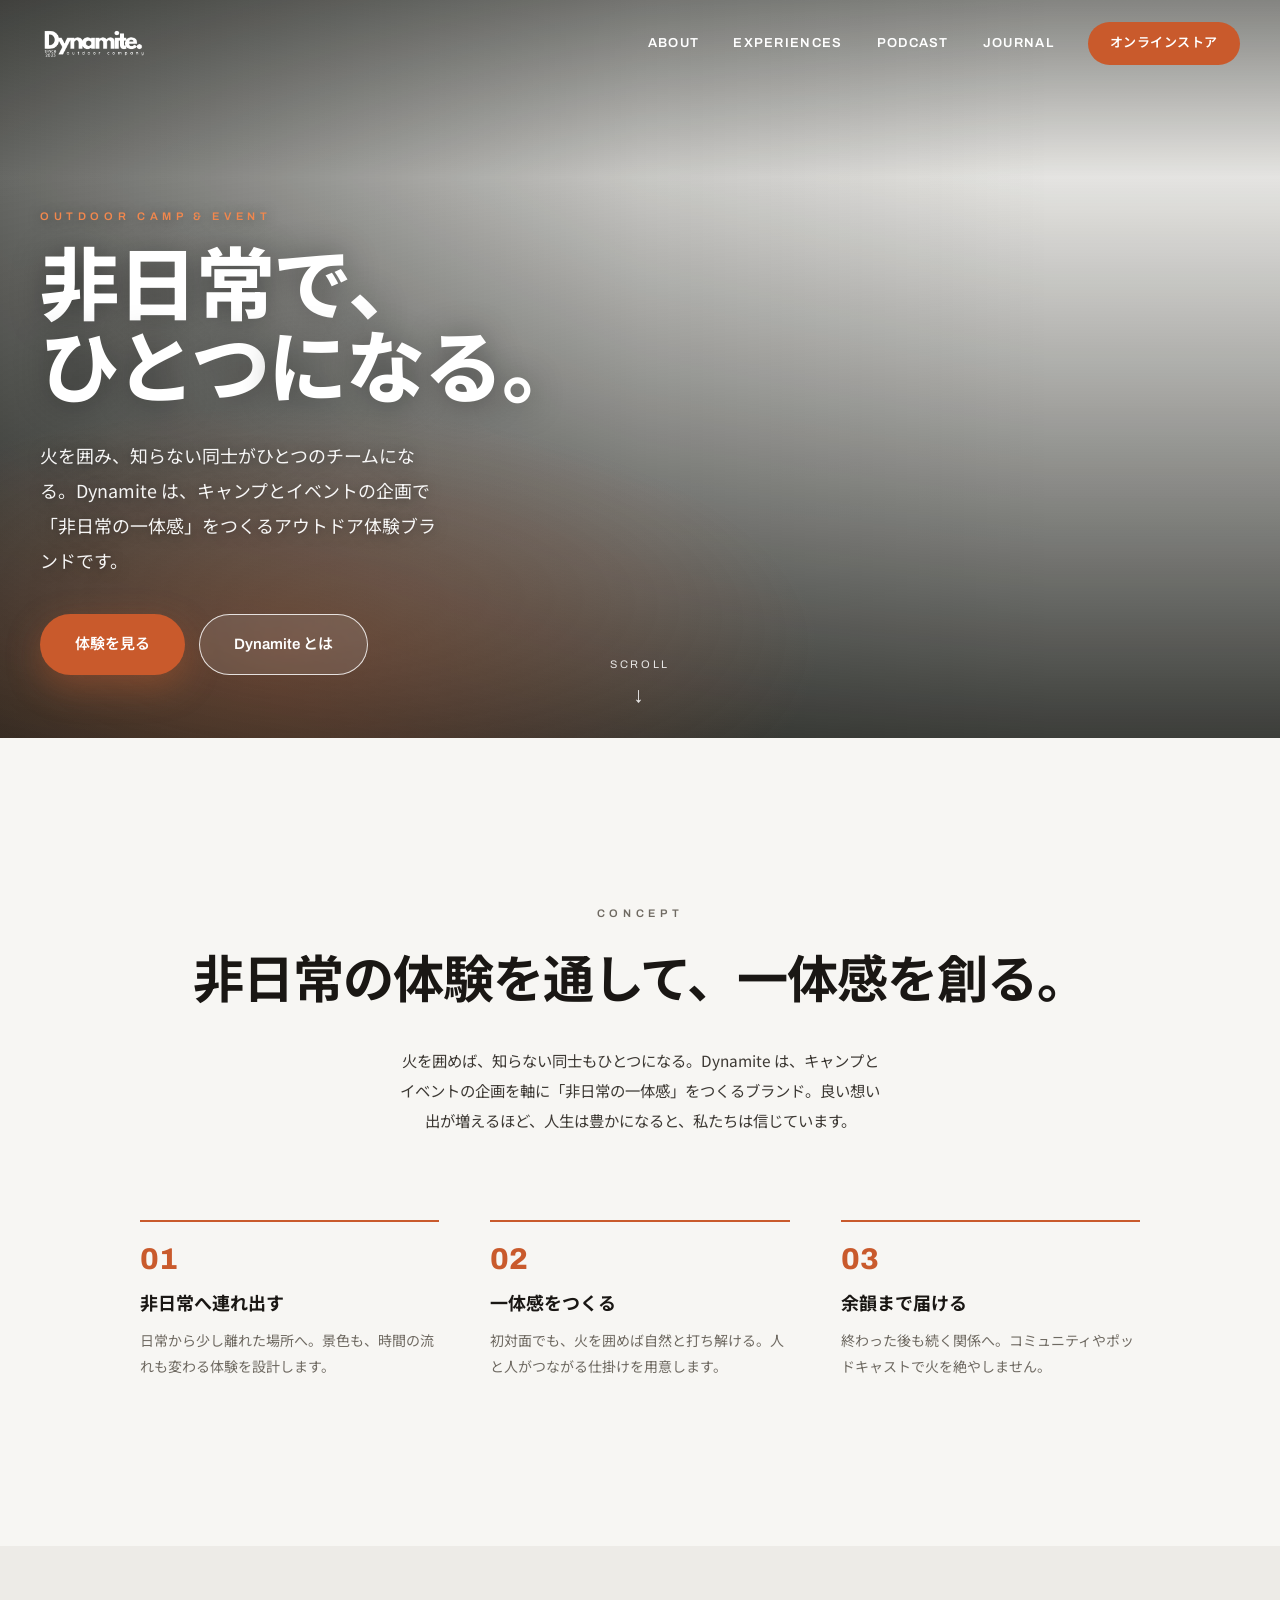
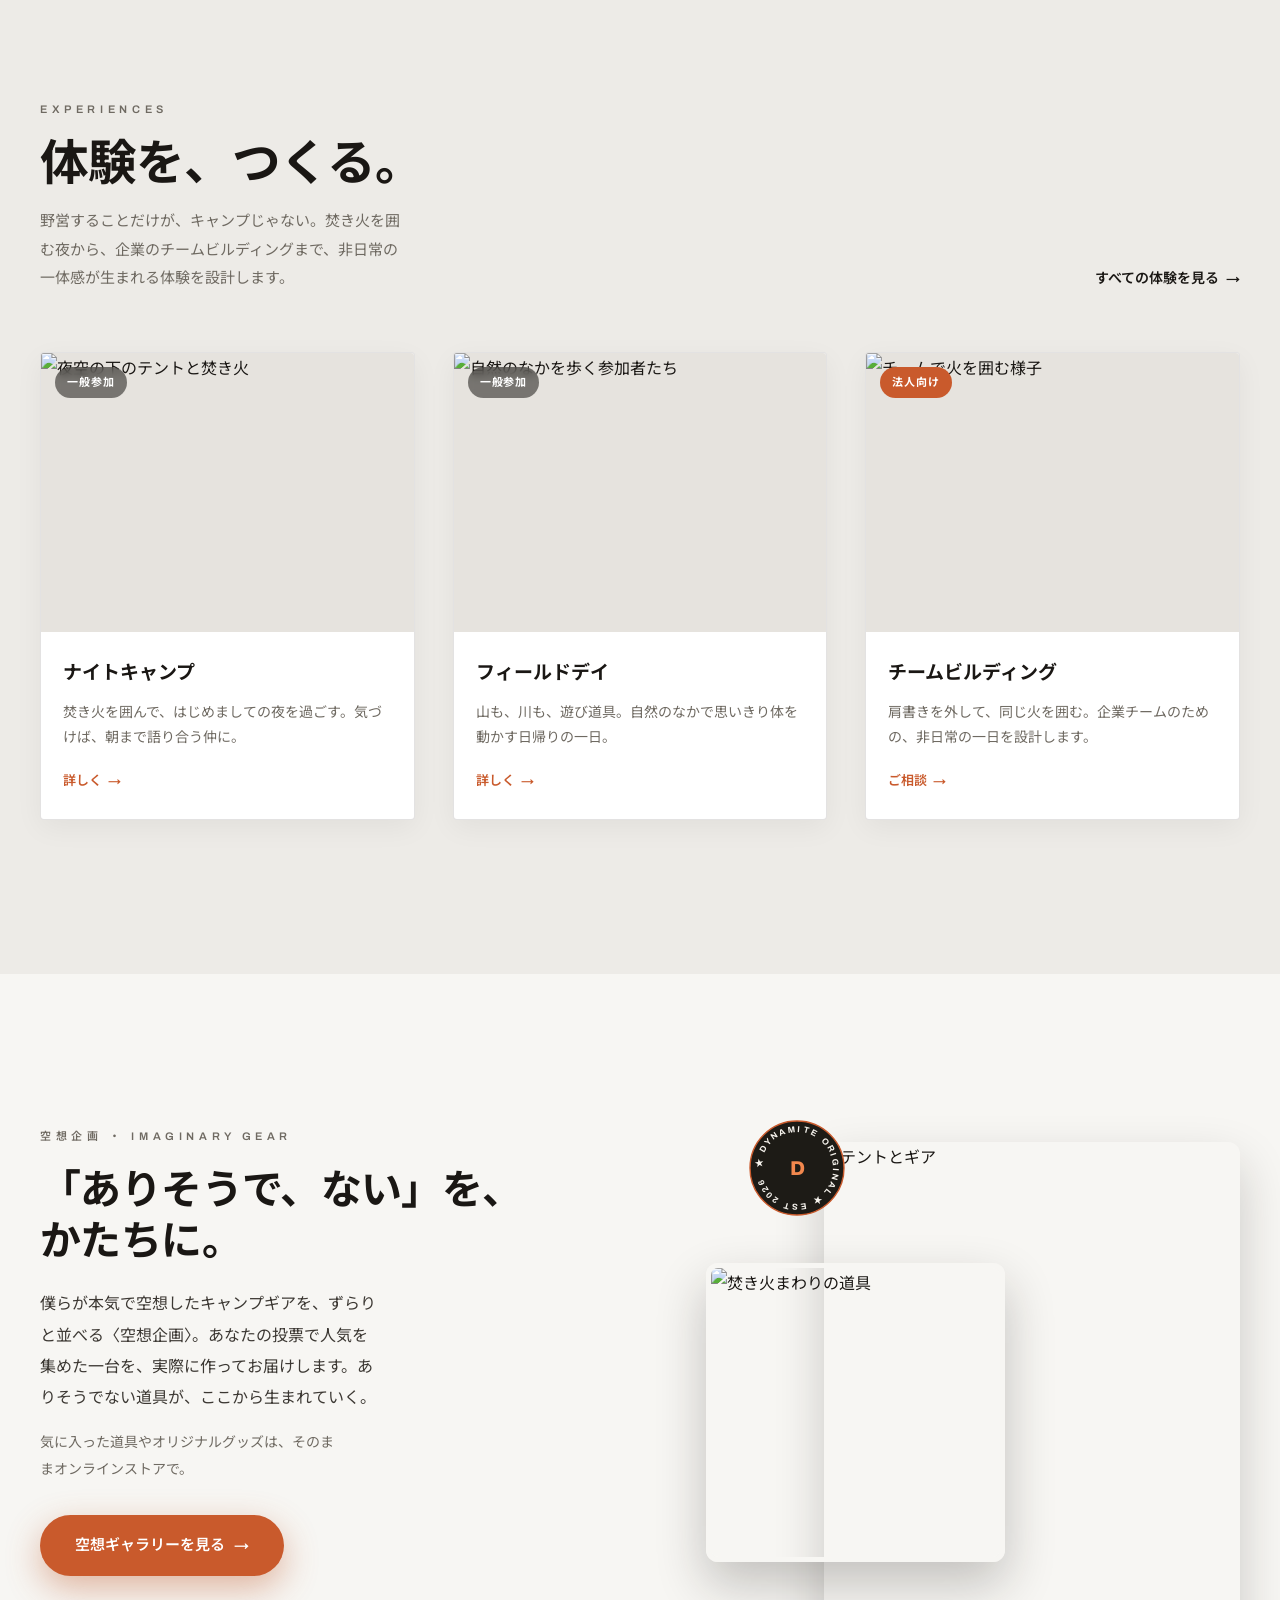
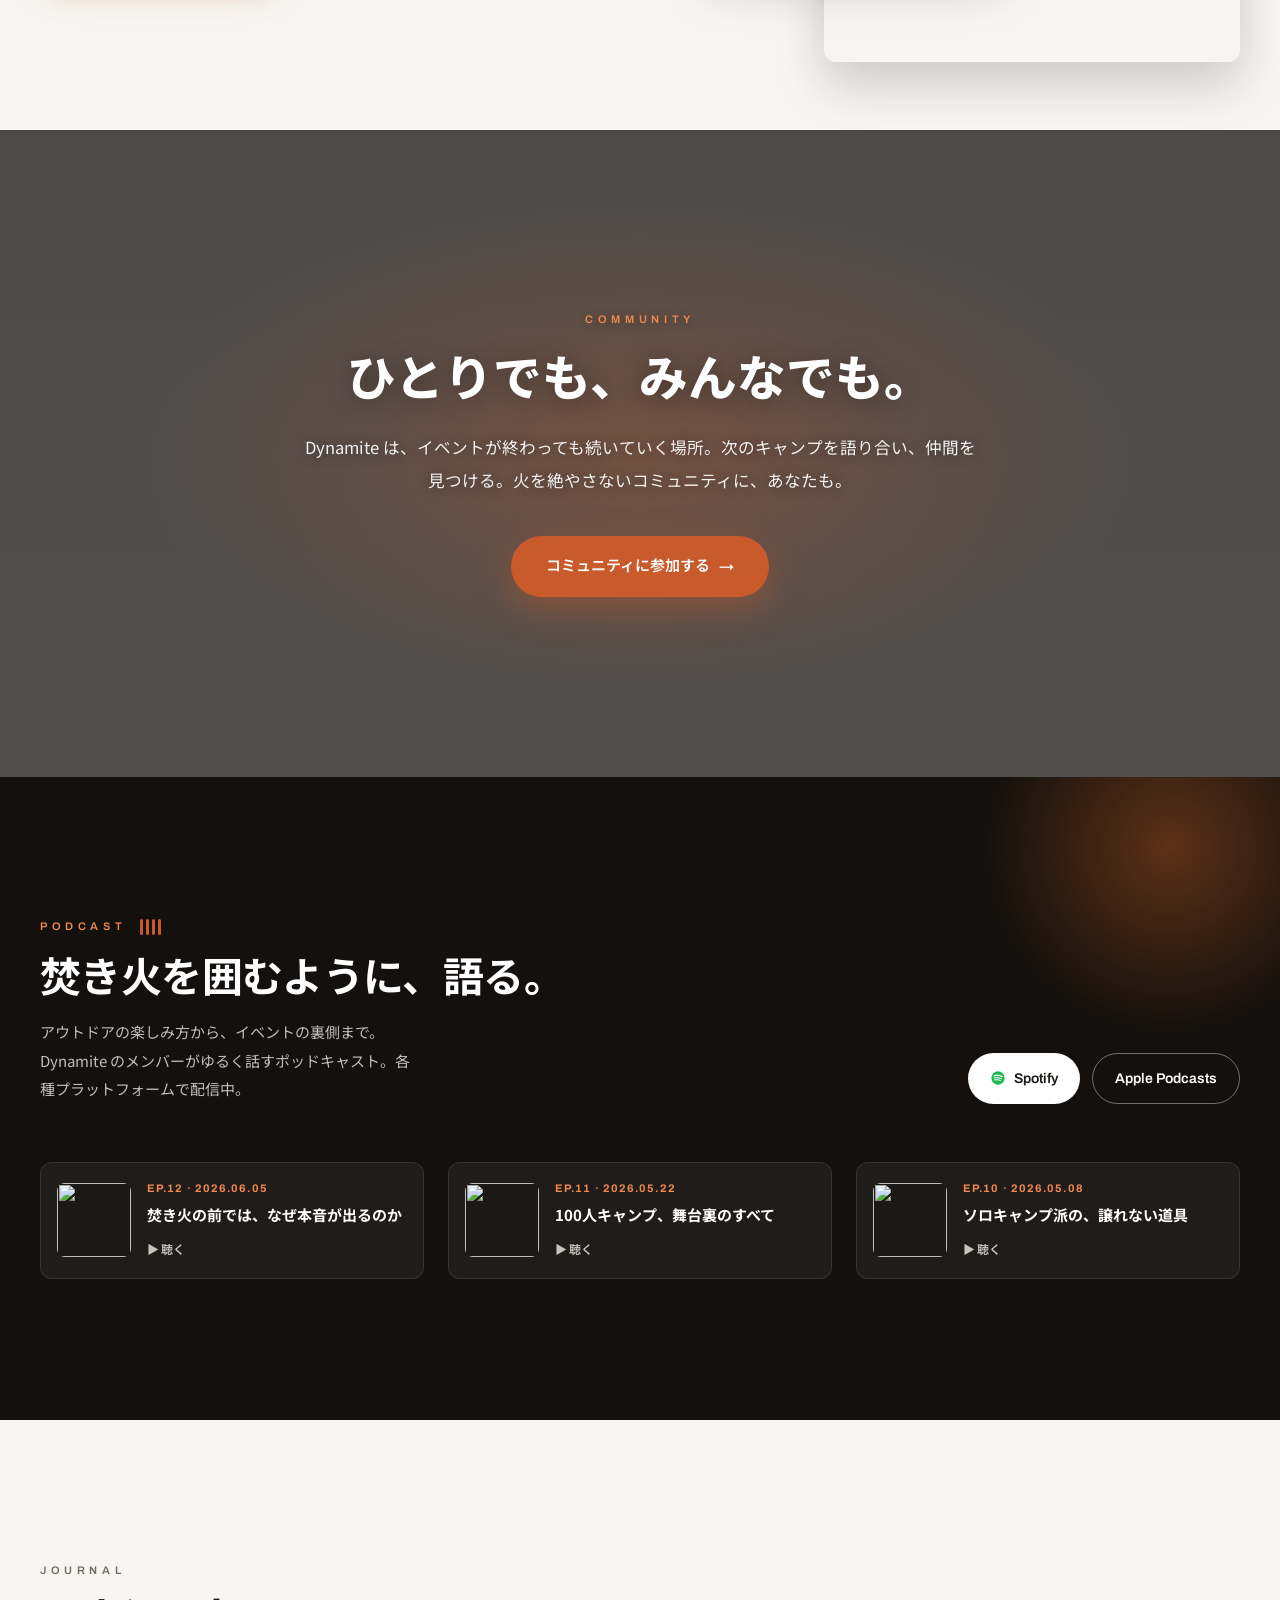
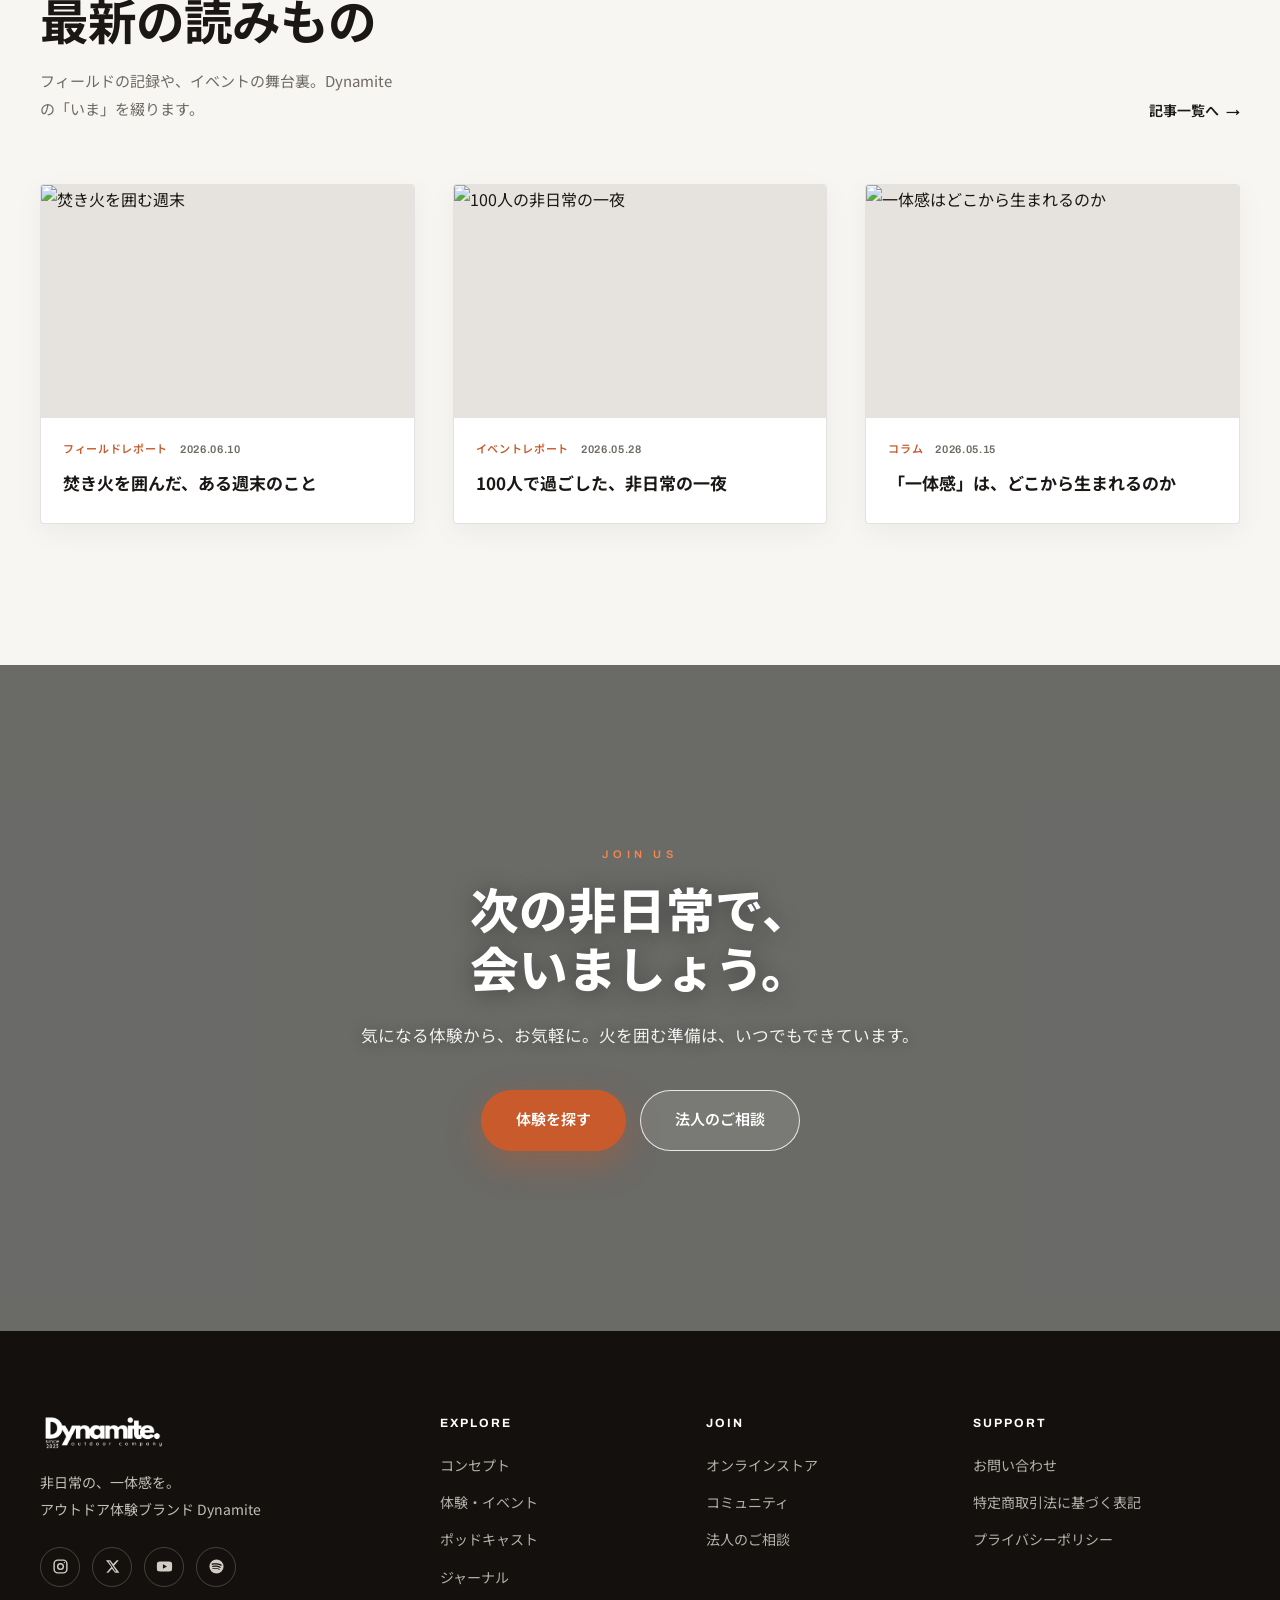
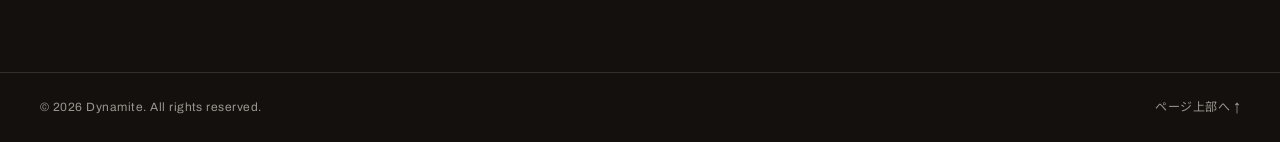
==== commit 407459c0: "デザイン調整：MURACO方向の白基調ミニマルへ 緑→ニュートラル→ダーク→白基調と検討し、写真主役のミニマルに着地。 ヒーロー高さ調整、装飾の引き算、Dynamite表記、Spotify反映。  C" ====
--- a/index.html
+++ b/index.html
@@ -83,7 +83,7 @@
       <div class="sec__head" data-reveal>
         <div>
           <span class="eyebrow">EXPERIENCES</span>
-          <h2 class="sec__title">体験を、つくる。</h2>
+          <h2 class="sec__title">体験を、<span class="grad">つくる</span>。</h2>
           <p class="sec__lead">野営することだけが、キャンプじゃない。焚き火を囲む夜から、企業のチームビルディングまで、非日常の一体感が生まれる体験を設計します。</p>
         </div>
         <a class="arrowlink" href="experiences.html">すべての体験を見る <span class="arrowlink__icon">→</span></a>
@@ -130,11 +130,11 @@
   <section class="gear" id="gear">
     <div class="gear__grid">
       <div data-reveal>
-        <span class="eyebrow">GEAR &amp; BRAND</span>
-        <h2 class="gear__title">「ありそうで、ない」を、<br>かたちに。</h2>
-        <p class="gear__text">自分だけの一台を3Dでデザインできる〈TENT BY YOU〉。生地も、骨組みも、色も、思いのままに。空想から生まれたギアも続々と。</p>
-        <p class="gear__text gear__text--sub">気に入った道具は、そのまま手に入ります。マグやウェアなどのグッズも、オンラインストアで。</p>
-        <a class="btn btn--primary" href="#">オンラインストアへ <span>→</span></a>
+        <span class="eyebrow">空想企画 ・ IMAGINARY GEAR</span>
+        <h2 class="gear__title">「ありそうで、ない」を、<br><span class="grad">かたちに</span>。</h2>
+        <p class="gear__text">僕らが本気で空想したキャンプギアを、ずらりと並べる〈空想企画〉。あなたの投票で人気を集めた一台を、実際に作ってお届けします。ありそうでない道具が、ここから生まれていく。</p>
+        <p class="gear__text gear__text--sub">気に入った道具やオリジナルグッズは、そのままオンラインストアで。</p>
+        <a class="btn btn--primary" href="#">空想ギャラリーを見る <span>→</span></a>
       </div>
       <div class="gear__media r2" data-reveal>
         <div class="gear__img-a"><img src="https://images.unsplash.com/photo-1504280390367-361c6d9f38f4?auto=format&fit=crop&w=900&q=80" alt="テントとギア"></div>
@@ -170,7 +170,7 @@
             <span class="eyebrow">PODCAST</span>
             <span class="eq"><span></span><span></span><span></span><span></span></span>
           </div>
-          <h2 class="podcast__title">焚き火を囲むように、語る。</h2>
+          <h2 class="podcast__title">焚き火を囲むように、<span class="grad">語る</span>。</h2>
           <p class="podcast__lead">アウトドアの楽しみ方から、イベントの裏側まで。Dynamite のメンバーがゆるく話すポッドキャスト。各種プラットフォームで配信中。</p>
         </div>
         <div class="podcast__platforms">
@@ -213,7 +213,7 @@
       <div class="sec__head" data-reveal>
         <div>
           <span class="eyebrow">JOURNAL</span>
-          <h2 class="sec__title">最新の読みもの</h2>
+          <h2 class="sec__title">最新の<span class="grad">読みもの</span></h2>
           <p class="sec__lead">フィールドの記録や、イベントの舞台裏。Dynamite の「いま」を綴ります。</p>
         </div>
         <a class="arrowlink" href="journal.html">記事一覧へ <span class="arrowlink__icon">→</span></a>
--- a/style.css
+++ b/style.css
@@ -6,19 +6,19 @@
 
 /* ---------- Design tokens ---------- */
 :root {
-  --ink:        #1d1b16;
-  --ink-soft:   #3c382f;
-  --muted:      #6f695c;
-  --bg:         #f7f4ee;
-  --bg-alt:     #efe9df;
-  --panel:      #ece5da;
+  --ink:        #1a1714;
+  --ink-soft:   #3c3833;
+  --muted:      #6f6a62;
+  --bg:         #f7f6f3;
+  --bg-alt:     #edebe7;
+  --panel:      #e6e3de;
   --sand:       #cdbfb5;
-  --forest:     #2b3a2e;
-  --forest-2:   #1f2a20;
-  --fire:       #bf5a2e;
-  --fire-2:     #e8702a;
-  --fire-dark:  #a64a23;
-  --line:       rgba(29, 27, 22, 0.1);
+  --forest:     #1b1815;
+  --forest-2:   #13100d;
+  --fire:       #c95a2c;
+  --fire-2:     #e06a30;
+  --fire-dark:  #aa4a22;
+  --line:       rgba(26, 23, 20, 0.12);
   --card:       #ffffff;
 
   --font-display: 'Archivo', 'Noto Sans JP', sans-serif;
@@ -57,15 +57,16 @@
 .hero__lead, .sec__lead, .concept__lead, .gear__text, .community__text { text-wrap: pretty; }
 
 /* グラデ文字（アクセント） */
-.grad { background: linear-gradient(100deg, var(--fire-2), var(--fire)); -webkit-background-clip: text; background-clip: text; color: transparent; }
+.grad { color: inherit; -webkit-text-fill-color: currentColor; background: none; }
 
 /* ---------- atoms ---------- */
 .eyebrow {
-  font-family: var(--font-display);
-  font-weight: 700;
-  font-size: 12px;
-  letter-spacing: 0.28em;
-  color: var(--fire);
+  display: inline-block;
+  font-family: var(--font-display);
+  font-weight: 600;
+  font-size: 11px;
+  letter-spacing: 0.42em;
+  color: var(--muted);
 }
 .eyebrow--light { color: #f2884e; text-shadow: 0 1px 10px rgba(0, 0, 0, 0.4); }
 
@@ -83,7 +84,7 @@
 }
 .btn--primary { color: #fff; background: var(--fire); box-shadow: 0 12px 34px rgba(191, 90, 46, 0.42); }
 .btn--primary:hover { transform: translateY(-3px); background: var(--fire-dark); box-shadow: 0 18px 44px rgba(191, 90, 46, 0.5); }
-.btn--ghost { color: #fff; background: rgba(255, 255, 255, 0.13); -webkit-backdrop-filter: blur(6px); backdrop-filter: blur(6px); border-color: rgba(255, 255, 255, 0.82); }
+.btn--ghost { color: #fff; background: rgba(255, 255, 255, 0.1); -webkit-backdrop-filter: blur(2px); backdrop-filter: blur(2px); border-color: rgba(255, 255, 255, 0.82); }
 .btn--ghost:hover { transform: translateY(-3px); background: rgba(255, 255, 255, 0.26); }
 
 .arrowlink {
@@ -102,7 +103,7 @@
 .arrowlink:hover .arrowlink__icon { transform: translateX(4px); }
 
 /* reveal on scroll */
-[data-reveal] { opacity: 0; transform: translateY(24px); transition: opacity 0.7s var(--ease), transform 0.7s var(--ease); }
+[data-reveal] { opacity: 0; transform: translateY(34px); transition: opacity 0.85s var(--ease), transform 0.85s var(--ease); }
 [data-reveal].is-in { opacity: 1; transform: none; }
 [data-reveal].r2 { transition-delay: 0.1s; }
 [data-reveal].r3 { transition-delay: 0.2s; }
@@ -130,10 +131,10 @@
   transition: padding 0.35s var(--ease);
 }
 .site-header.is-scrolled {
-  background: rgba(247, 244, 238, 0.9);
-  -webkit-backdrop-filter: blur(10px);
-  backdrop-filter: blur(10px);
-  box-shadow: var(--shadow-sm);
+  background: rgba(247, 246, 243, 0.85);
+  -webkit-backdrop-filter: blur(12px);
+  backdrop-filter: blur(12px);
+  box-shadow: 0 8px 30px rgba(26, 23, 20, 0.07);
   border-bottom-color: var(--line);
 }
 .site-header.is-scrolled .site-header__inner { padding-block: 14px; }
@@ -197,12 +198,12 @@
 /* =========================================================
    HERO
    ========================================================= */
-.hero { position: relative; min-height: 100vh; display: flex; align-items: flex-end; overflow: hidden; padding-bottom: clamp(88px, 13vh, 150px); }
+.hero { position: relative; min-height: clamp(560px, 82vh, 800px); display: flex; align-items: flex-end; overflow: hidden; padding-bottom: clamp(56px, 7vh, 96px); }
 .hero__bg {
   position: absolute; inset: 0;
   background-image: url('https://images.unsplash.com/photo-1504851149312-7a075b496cc7?auto=format&fit=crop&w=1920&q=80');
   background-size: cover; background-position: center;
-  transform: scale(1.06);
+  transform: scale(1.1);
   animation: heroZoom 18s var(--ease) forwards;
 }
 @keyframes heroZoom { to { transform: scale(1); } }
@@ -218,9 +219,9 @@
 .hero__title {
   font-family: var(--font-display);
   font-weight: 800;
-  font-size: clamp(42px, 5.6vw, 80px);
-  line-height: 1.06;
-  letter-spacing: 0.01em;
+  font-size: clamp(46px, 6.2vw, 90px);
+  line-height: 1.04;
+  letter-spacing: -0.015em;
   text-shadow: 0 2px 34px rgba(0,0,0,.46);
 }
 .hero__lead { font-size: clamp(16px, 1.4vw, 18px); line-height: 1.95; color: rgba(255,255,255,.95); max-width: 40ch; margin: 26px 0 36px; text-shadow: 0 1px 14px rgba(0,0,0,.55); }
@@ -233,16 +234,16 @@
    SECTION 共通
    ========================================================= */
 .sec__head { display: flex; align-items: flex-end; justify-content: space-between; gap: 24px; flex-wrap: wrap; margin-bottom: clamp(40px, 5vw, 60px); }
-.sec__title { font-family: var(--font-display); font-weight: 700; font-size: clamp(26px, 3.2vw, 42px); line-height: 1.2; letter-spacing: 0.01em; }
+.sec__title { font-family: var(--font-display); font-weight: 700; font-size: clamp(30px, 3.8vw, 52px); line-height: 1.16; letter-spacing: -0.02em; }
 .sec__head .eyebrow { display: block; margin-bottom: 16px; }
 .sec__lead { max-width: 46ch; margin-top: 14px; color: var(--muted); font-size: 15px; line-height: 1.9; }
 
 /* =========================================================
    CONCEPT
    ========================================================= */
-.concept { max-width: 1080px; margin: 0 auto; padding: clamp(84px, 11vw, 148px) 40px; text-align: center; }
+.concept { max-width: 1080px; margin: 0 auto; padding: clamp(104px, 13vw, 184px) 40px; text-align: center; }
 .concept .eyebrow { display: block; margin-bottom: 22px; }
-.concept__title { font-family: var(--font-display); font-weight: 700; font-size: clamp(26px, 3.4vw, 44px); line-height: 1.45; letter-spacing: 0.01em; }
+.concept__title { font-family: var(--font-display); font-weight: 700; font-size: clamp(30px, 4vw, 54px); line-height: 1.4; letter-spacing: -0.02em; }
 .concept__lead { max-width: 54ch; margin: 28px auto 0; color: var(--ink-soft); font-size: clamp(15px, 1.2vw, 17px); line-height: 1.95; }
 .concept__grid { display: grid; grid-template-columns: repeat(3, 1fr); gap: clamp(28px, 4vw, 56px); margin-top: clamp(56px, 7vw, 84px); text-align: left; }
 .concept__item { border-top: 2px solid var(--fire); padding-top: 22px; }
@@ -253,13 +254,13 @@
 /* =========================================================
    EXPERIENCES（カード3列）
    ========================================================= */
-.experiences { background: var(--bg-alt); padding: clamp(72px, 9vw, 120px) 0; }
-.cards { display: grid; grid-template-columns: repeat(3, 1fr); gap: 30px; }
-.card { display: flex; flex-direction: column; background: var(--card); border: 1px solid var(--line); border-radius: var(--radius); overflow: hidden; color: inherit; transition: box-shadow 0.35s var(--ease), transform 0.35s var(--ease); }
-.card:hover { box-shadow: var(--shadow-md); transform: translateY(-5px); }
+.experiences { background: var(--bg-alt); padding: clamp(100px, 12vw, 168px) 0; }
+.cards { display: grid; grid-template-columns: repeat(3, 1fr); gap: 38px; }
+.card { display: flex; flex-direction: column; background: var(--card); border: 1px solid var(--line); border-radius: 4px; overflow: hidden; color: inherit; box-shadow: 0 8px 28px rgba(26, 23, 20, 0.05); transition: box-shadow 0.45s var(--ease), transform 0.45s var(--ease), border-color 0.45s var(--ease); }
+.card:hover { box-shadow: 0 26px 52px rgba(26, 23, 20, 0.13); transform: translateY(-7px); border-color: rgba(26, 23, 20, 0.18); }
 .card__media { position: relative; aspect-ratio: 4/3; overflow: hidden; background: var(--panel); }
 .card__media img { width: 100%; height: 100%; object-fit: cover; transition: transform 0.7s var(--ease); }
-.card:hover .card__media img { transform: scale(1.06); }
+.card:hover .card__media img { transform: scale(1.1); }
 .card__badge { position: absolute; top: 14px; left: 14px; font-family: var(--font-display); font-weight: 700; font-size: 11px; letter-spacing: 0.08em; color: #fff; background: rgba(29,27,22,.55); -webkit-backdrop-filter: blur(4px); backdrop-filter: blur(4px); padding: 6px 12px; border-radius: 999px; }
 .card__badge--biz { background: var(--fire); }
 .card__body { display: flex; flex-direction: column; flex: 1; padding: 24px 22px 26px; }
@@ -270,10 +271,10 @@
 /* =========================================================
    GEAR（2カラム）
    ========================================================= */
-.gear { max-width: var(--container); margin: 0 auto; padding: clamp(80px, 10vw, 134px) 40px; }
+.gear { max-width: var(--container); margin: 0 auto; padding: clamp(100px, 12vw, 168px) 40px; }
 .gear__grid { display: grid; grid-template-columns: 1.05fr 0.95fr; align-items: center; gap: clamp(40px, 6vw, 84px); }
 .gear .eyebrow { display: block; margin-bottom: 18px; }
-.gear__title { font-family: var(--font-display); font-weight: 700; font-size: clamp(26px, 3.2vw, 42px); line-height: 1.25; margin-bottom: 20px; letter-spacing: 0.01em; }
+.gear__title { font-family: var(--font-display); font-weight: 700; font-size: clamp(26px, 3.2vw, 42px); line-height: 1.25; margin-bottom: 20px; letter-spacing: -0.015em; }
 .gear__text { color: var(--ink-soft); font-size: 16px; line-height: 1.95; margin-bottom: 16px; max-width: 38ch; }
 .gear__text--sub { color: var(--muted); font-size: 14px; line-height: 1.9; margin-bottom: 34px; }
 .gear__media { position: relative; min-height: 420px; }
@@ -289,7 +290,7 @@
    ========================================================= */
 .community { position: relative; overflow: hidden; padding: clamp(96px, 15vw, 180px) 0; color: #fff; text-align: center; }
 .community__bg { position: absolute; inset: 0; background-image: url('https://images.unsplash.com/photo-1529156069898-49953e39b3ac?auto=format&fit=crop&w=1920&q=80'); background-size: cover; background-position: center; }
-.community__scrim { position: absolute; inset: 0; background: linear-gradient(180deg, rgba(31,42,32,.78), rgba(20,22,18,.7)); }
+.community__scrim { position: absolute; inset: 0; background: linear-gradient(180deg, rgba(24,21,19,.76), rgba(16,15,14,.72)); }
 .community__glow { position: absolute; inset: 0; background: radial-gradient(60% 60% at 50% 50%, rgba(191,90,46,.32), rgba(191,90,46,0) 65%); }
 .community__inner { position: relative; z-index: 2; max-width: 760px; margin: 0 auto; padding: 0 40px; }
 .community .eyebrow { display: block; margin-bottom: 20px; }
@@ -299,7 +300,7 @@
 /* =========================================================
    PODCAST
    ========================================================= */
-.podcast { background: var(--forest-2); color: #fff; padding: clamp(76px, 9vw, 124px) 0; position: relative; overflow: hidden; }
+.podcast { background: var(--forest-2); color: #fff; padding: clamp(96px, 11vw, 160px) 0; position: relative; overflow: hidden; }
 .podcast__orb { position: absolute; top: -120px; right: -80px; width: 380px; height: 380px; border-radius: 50%; background: radial-gradient(circle, rgba(232,112,42,.34), rgba(232,112,42,0) 70%); animation: flicker 4s ease-in-out infinite; }
 @keyframes flicker { 0%,100% { opacity: .75; } 45% { opacity: 1; } 70% { opacity: .85; } }
 .podcast__inner { position: relative; z-index: 2; max-width: var(--container); margin: 0 auto; padding: 0 40px; }
@@ -312,7 +313,7 @@
 .eq span:nth-child(3) { animation-delay: .4s; }
 .eq span:nth-child(4) { animation-delay: .15s; }
 @keyframes wave { 0%,100% { transform: scaleY(.4); } 50% { transform: scaleY(1); } }
-.podcast__title { font-family: var(--font-display); font-weight: 700; font-size: clamp(26px, 3.2vw, 42px); line-height: 1.25; margin-bottom: 14px; letter-spacing: 0.01em; }
+.podcast__title { font-family: var(--font-display); font-weight: 700; font-size: clamp(26px, 3.2vw, 42px); line-height: 1.25; margin-bottom: 14px; letter-spacing: -0.015em; }
 .podcast__lead { max-width: 48ch; color: rgba(243,239,230,.78); font-size: 15px; line-height: 1.9; }
 .podcast__platforms { display: flex; gap: 12px; flex-wrap: wrap; }
 .plat { display: inline-flex; align-items: center; gap: 8px; font-family: var(--font-display); font-weight: 600; font-size: 14px; padding: 12px 22px; border-radius: 999px; transition: transform 0.25s var(--ease), border-color 0.25s var(--ease); }
@@ -332,14 +333,14 @@
 /* =========================================================
    JOURNAL
    ========================================================= */
-.journal { padding: clamp(76px, 9vw, 124px) 0; }
+.journal { padding: clamp(96px, 11vw, 160px) 0; }
 .journal__inner { max-width: var(--container); margin: 0 auto; padding: 0 40px; }
-.posts { display: grid; grid-template-columns: repeat(3, 1fr); gap: 30px; }
-.post { display: flex; flex-direction: column; background: var(--card); border: 1px solid var(--line); border-radius: var(--radius); overflow: hidden; color: inherit; transition: box-shadow 0.35s var(--ease), transform 0.35s var(--ease); }
-.post:hover { box-shadow: var(--shadow-md); transform: translateY(-5px); }
+.posts { display: grid; grid-template-columns: repeat(3, 1fr); gap: 38px; }
+.post { display: flex; flex-direction: column; background: var(--card); border: 1px solid var(--line); border-radius: 4px; overflow: hidden; color: inherit; box-shadow: 0 8px 28px rgba(26, 23, 20, 0.05); transition: box-shadow 0.45s var(--ease), transform 0.45s var(--ease), border-color 0.45s var(--ease); }
+.post:hover { box-shadow: 0 26px 52px rgba(26, 23, 20, 0.13); transform: translateY(-7px); border-color: rgba(26, 23, 20, 0.18); }
 .post__media { aspect-ratio: 16/10; overflow: hidden; background: var(--panel); }
 .post__media img { width: 100%; height: 100%; object-fit: cover; transition: transform 0.7s var(--ease); }
-.post:hover .post__media img { transform: scale(1.06); }
+.post:hover .post__media img { transform: scale(1.1); }
 .post__body { padding: 22px 22px 26px; }
 .post__meta { display: flex; gap: 12px; font-family: var(--font-display); font-size: 11px; font-weight: 600; letter-spacing: 0.06em; margin-bottom: 11px; }
 .post__cat { color: var(--fire); }
@@ -419,6 +420,6 @@
 /* prefers-reduced-motion */
 @media (prefers-reduced-motion: reduce) {
   html { scroll-behavior: auto; }
-  .hero__bg, .gear__badge, .podcast__orb, .eq span { animation: none !important; }
+  .hero__bg, .gear__badge, .podcast__orb, .eq span, .grad { animation: none !important; }
   [data-reveal] { transition: none; opacity: 1; transform: none; }
 }
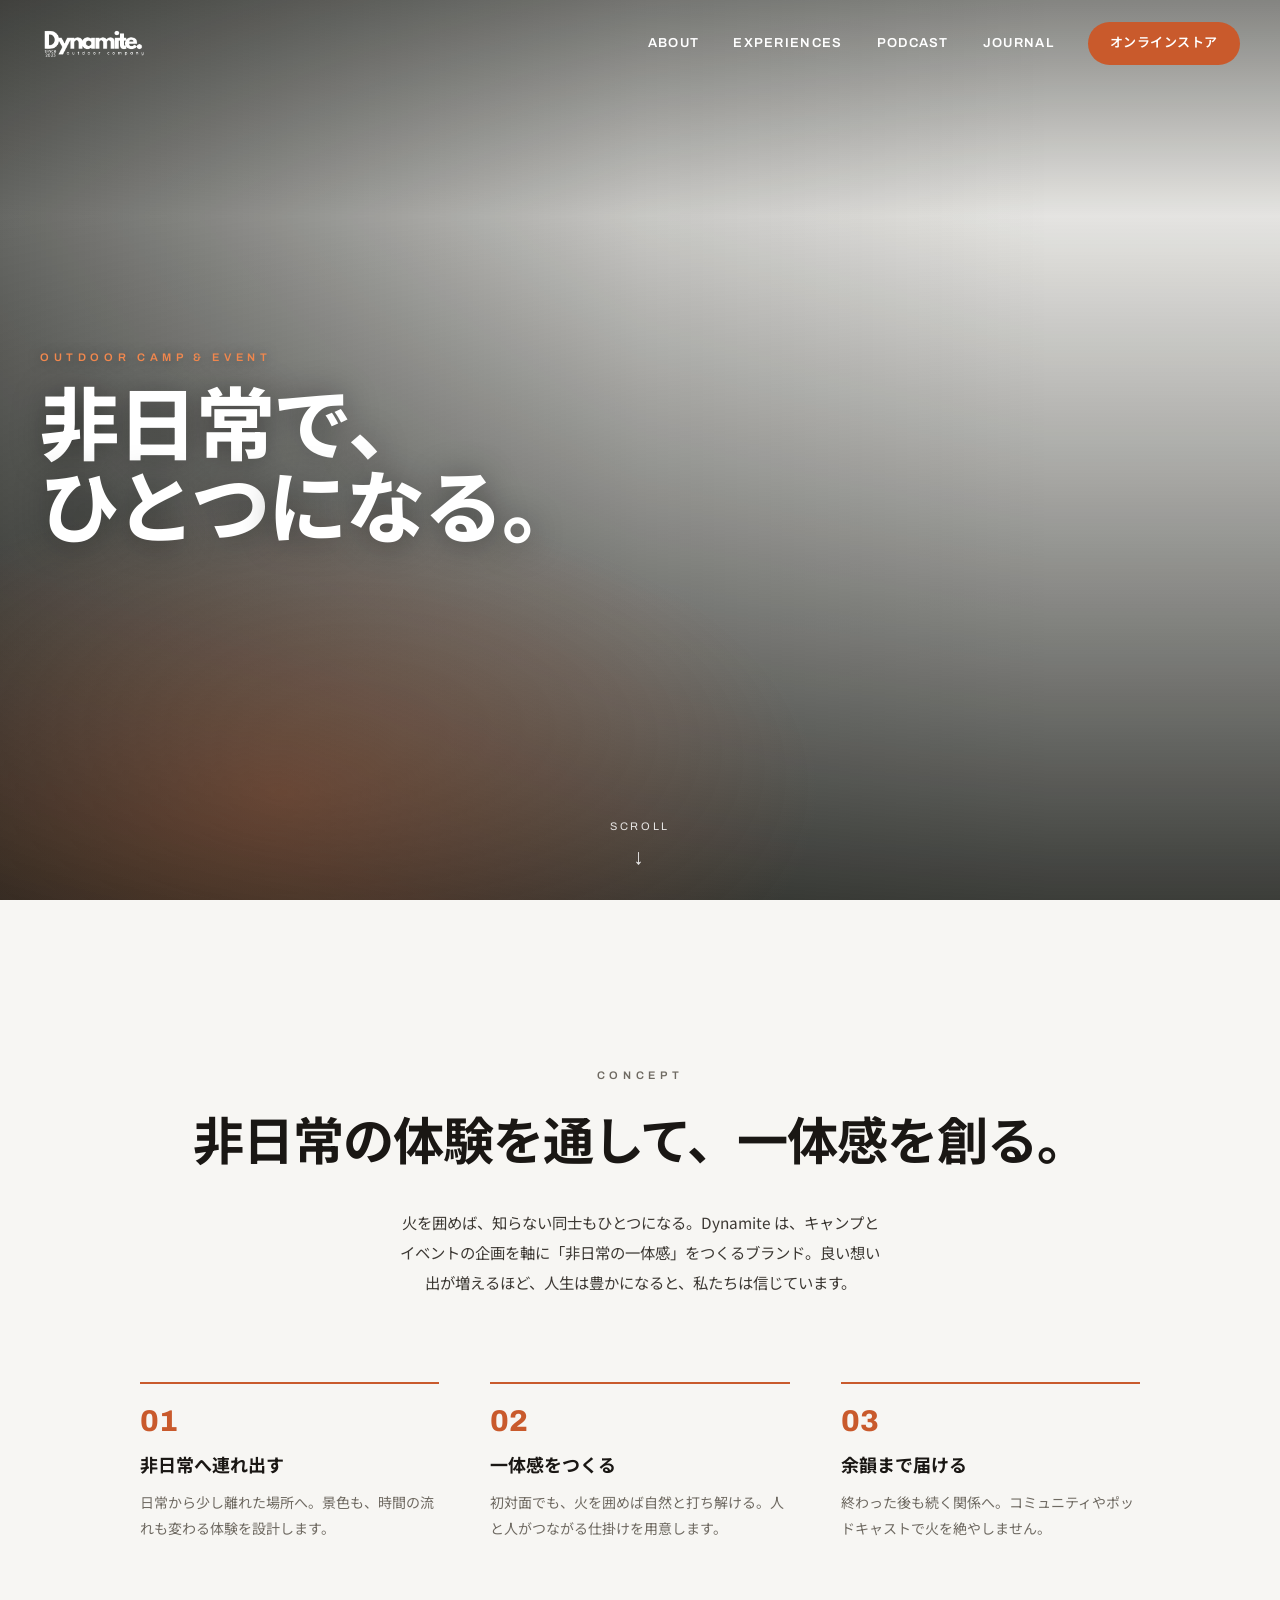
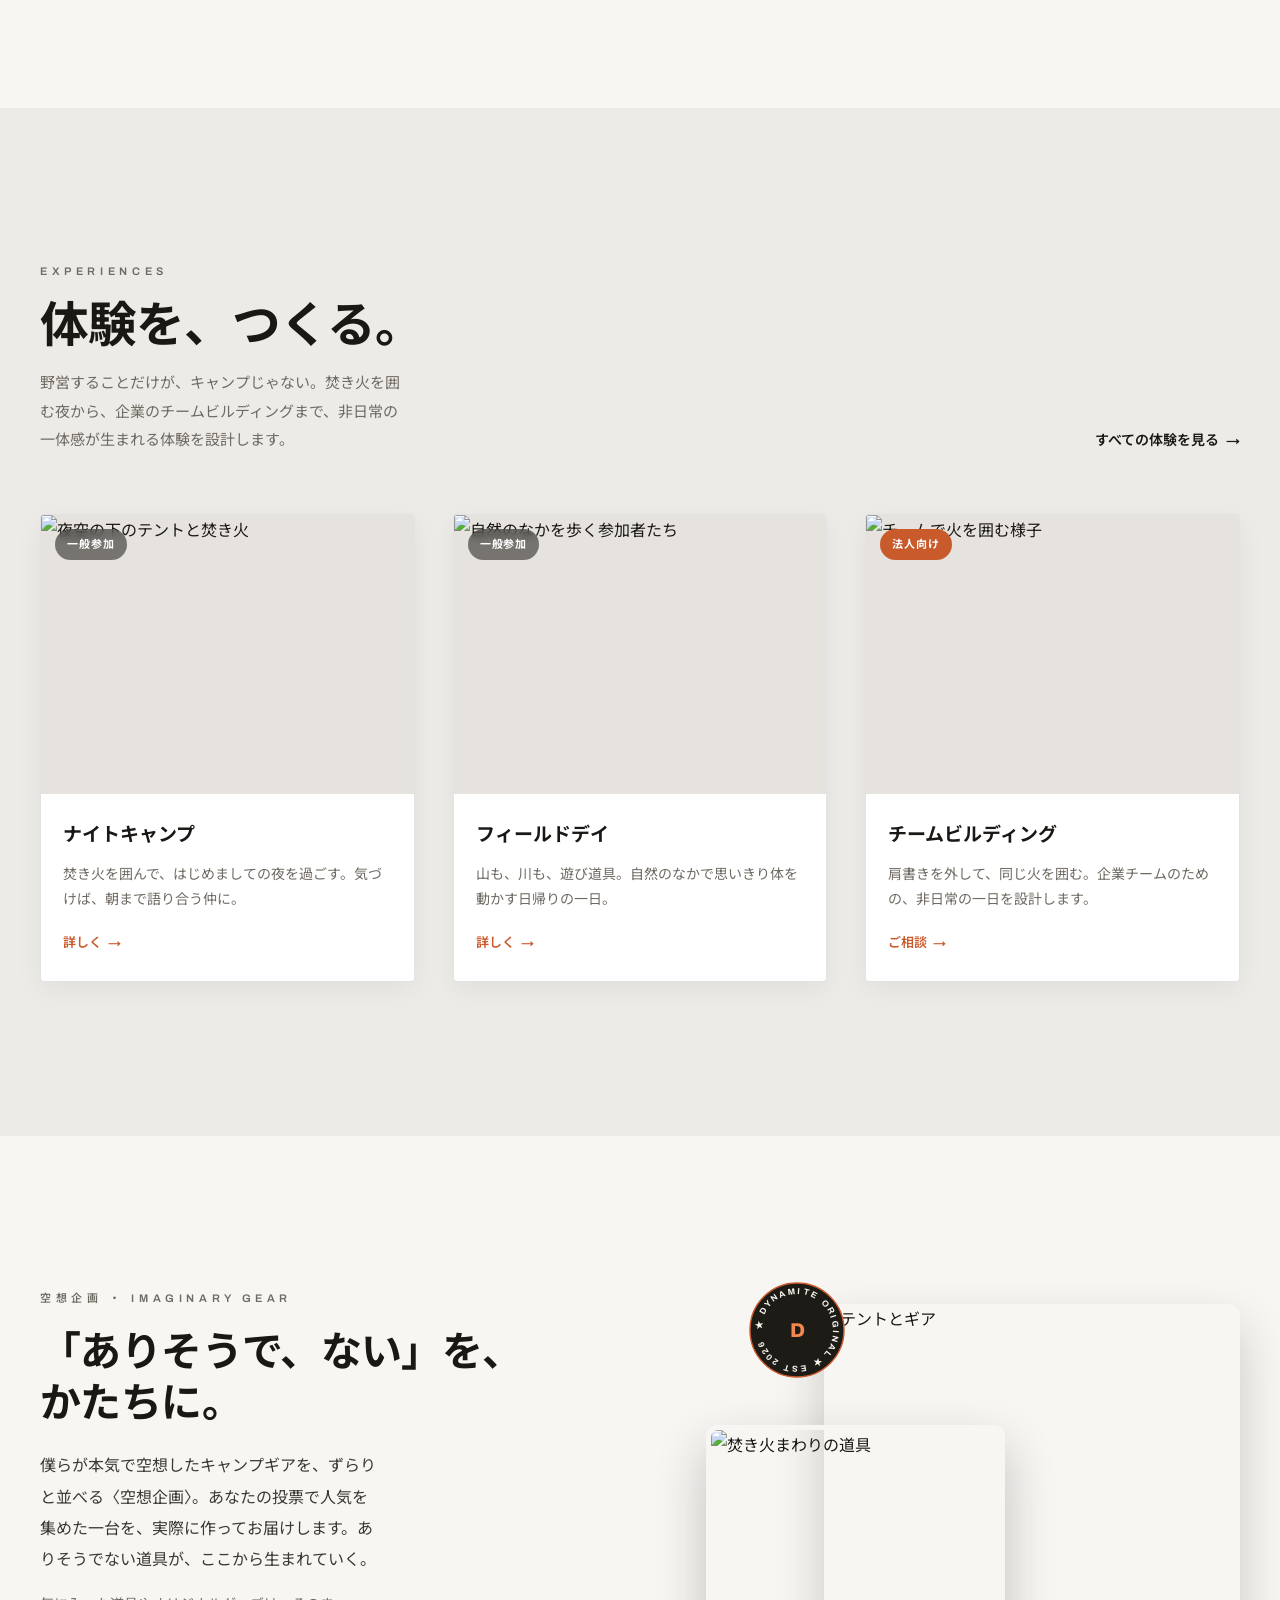
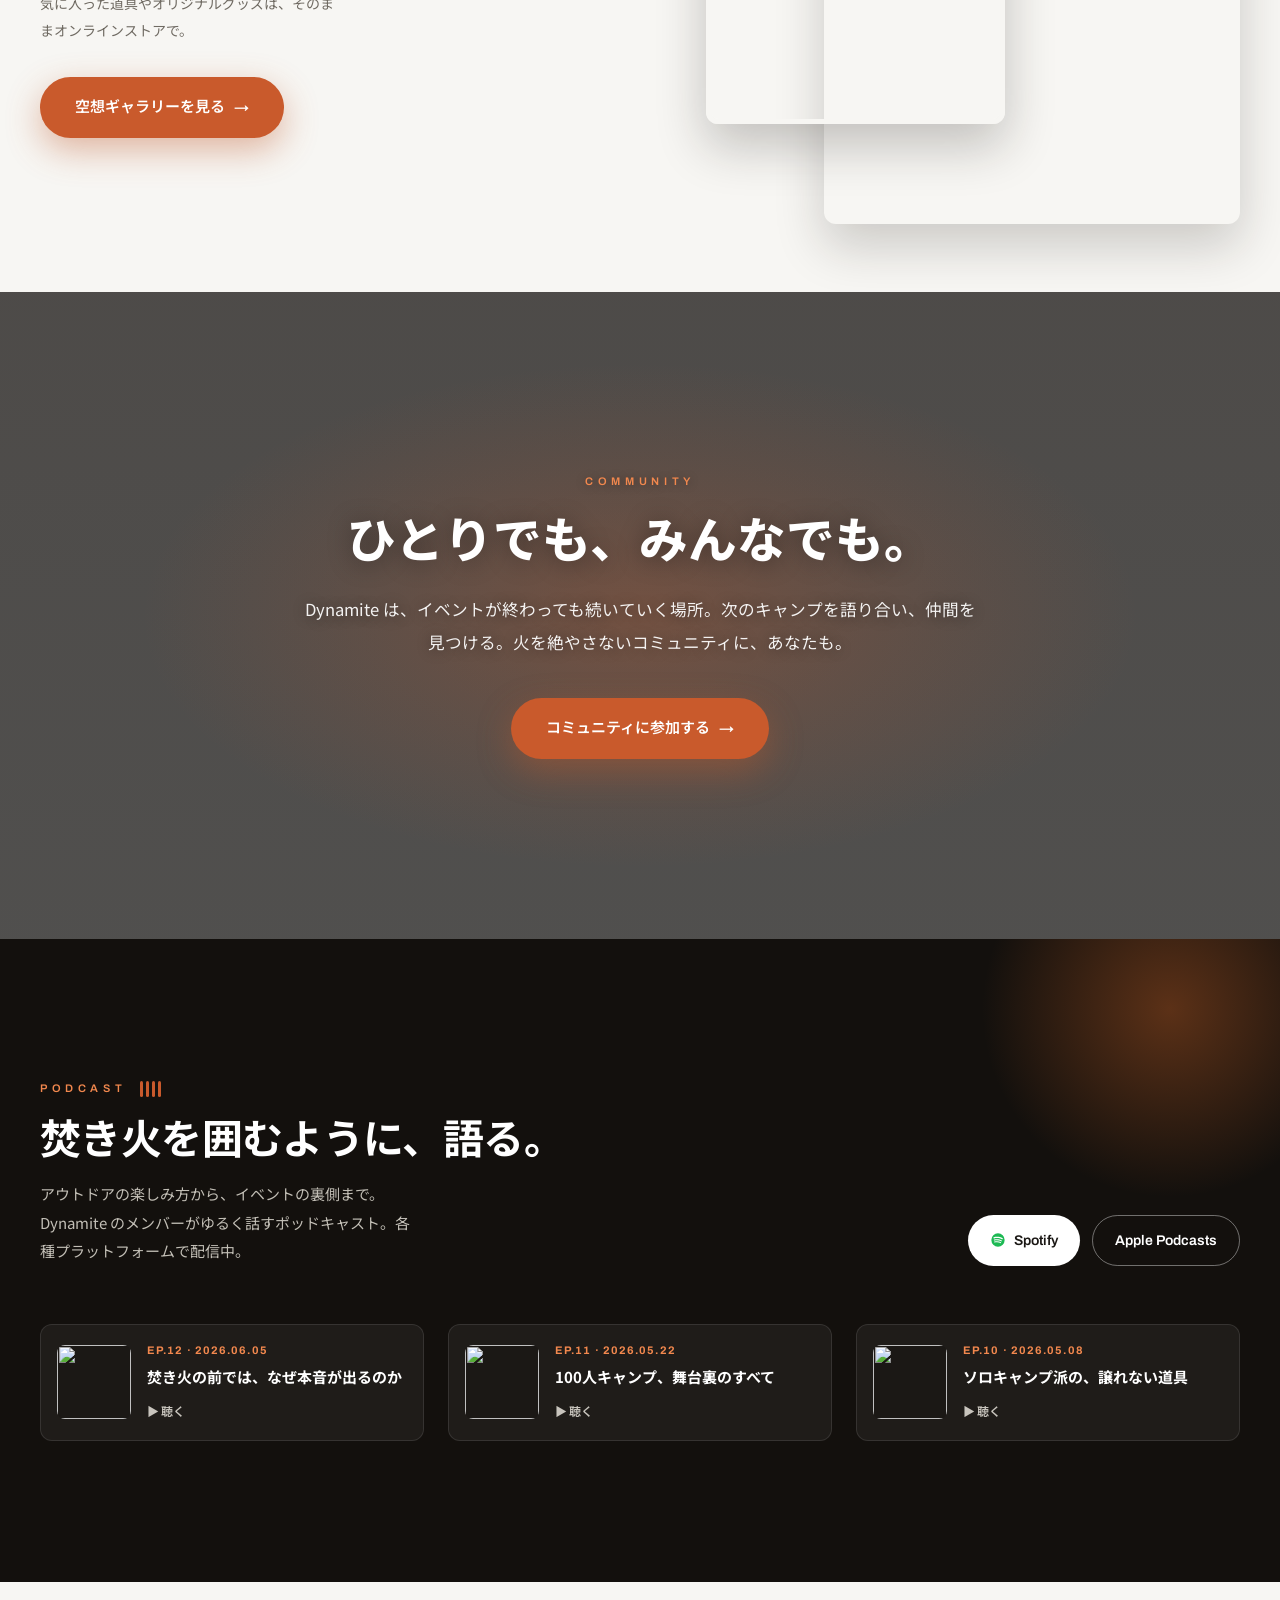
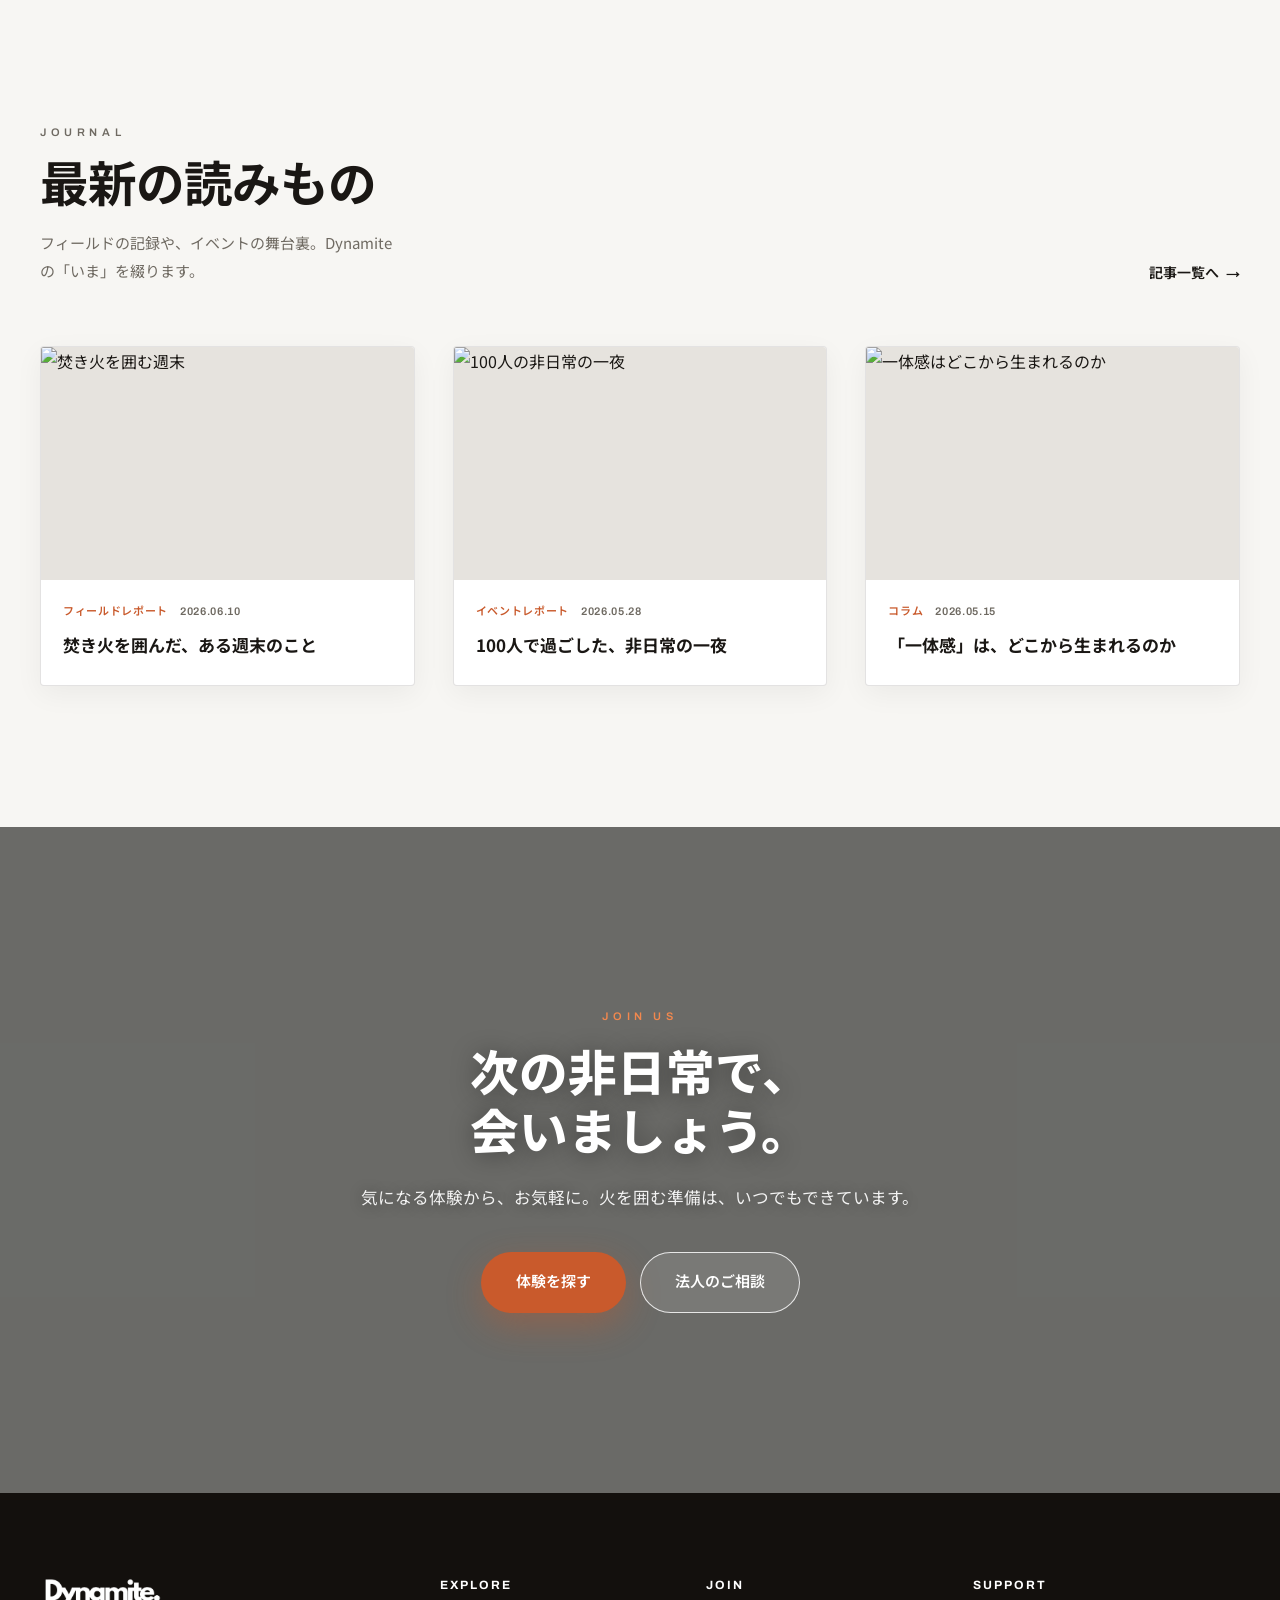
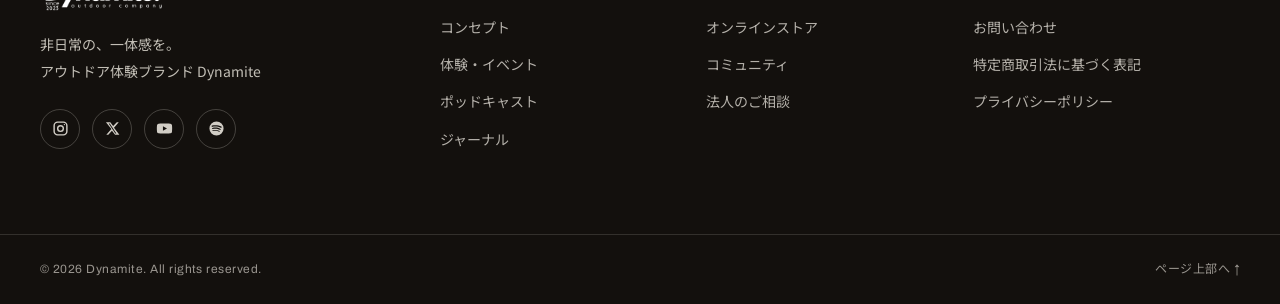
==== commit fedc5ad8: "FVをMVオンリーに / SP崩れ修正 / journal・experiencesページ追加 / アイコンの動き - ヒーロー: 写真+キャッチのみのMVに（リード・ボタン削除、SCROLL重なり解消" ====
--- a/index.html
+++ b/index.html
@@ -42,11 +42,6 @@
     <div class="hero__inner">
       <span class="eyebrow hero__eyebrow" data-reveal>OUTDOOR CAMP &amp; EVENT</span>
       <h1 class="hero__title r2" data-reveal>非日常で、<br><span class="grad">ひとつ</span>になる。</h1>
-      <p class="hero__lead r3" data-reveal>火を囲み、知らない同士がひとつのチームになる。Dynamite は、キャンプとイベントの企画で「非日常の一体感」をつくるアウトドア体験ブランドです。</p>
-      <div class="hero__actions r4" data-reveal>
-        <a class="btn btn--primary" href="#experiences">体験を見る</a>
-        <a class="btn btn--ghost" href="#concept">Dynamite とは</a>
-      </div>
     </div>
     <a class="hero__scroll" href="#concept" aria-label="下へスクロール">
       <span>SCROLL</span><span>↓</span>
--- a/style.css
+++ b/style.css
@@ -48,6 +48,7 @@
 img { display: block; max-width: 100%; height: auto; }
 a { color: inherit; text-decoration: none; }
 h1, h2, h3, p { margin: 0; }
+ul, ol { list-style: none; margin: 0; padding: 0; }
 button { font-family: inherit; cursor: pointer; }
 
 .container { width: 100%; max-width: var(--container); margin-inline: auto; padding-inline: 40px; }
@@ -198,7 +199,7 @@
 /* =========================================================
    HERO
    ========================================================= */
-.hero { position: relative; min-height: clamp(560px, 82vh, 800px); display: flex; align-items: flex-end; overflow: hidden; padding-bottom: clamp(56px, 7vh, 96px); }
+.hero { position: relative; min-height: 100svh; display: flex; align-items: center; overflow: hidden; }
 .hero__bg {
   position: absolute; inset: 0;
   background-image: url('https://images.unsplash.com/photo-1504851149312-7a075b496cc7?auto=format&fit=crop&w=1920&q=80');
@@ -267,6 +268,8 @@
 .card__title { font-family: var(--font-display); font-weight: 700; font-size: 19px; margin-bottom: 9px; }
 .card__text { color: var(--muted); font-size: 14px; line-height: 1.8; margin-bottom: 20px; }
 .card__more { margin-top: auto; display: inline-flex; align-items: center; gap: 6px; font-family: var(--font-display); font-weight: 600; font-size: 13px; color: var(--fire); }
+.card__more span { transition: transform 0.3s var(--ease); }
+.card:hover .card__more span { transform: translateX(5px); }
 
 /* =========================================================
    GEAR（2カラム）
@@ -334,6 +337,36 @@
    JOURNAL
    ========================================================= */
 .journal { padding: clamp(96px, 11vw, 160px) 0; }
+
+/* =========================================================
+   PAGE HERO（下層ページ共通）
+   ========================================================= */
+.page-hero { position: relative; min-height: 52vh; display: flex; align-items: flex-end; overflow: hidden; padding-bottom: clamp(40px, 6vh, 72px); }
+.page-hero__bg { position: absolute; inset: 0; background-size: cover; background-position: center; transform: scale(1.04); animation: heroZoom 16s var(--ease) forwards; }
+.page-hero__scrim { position: absolute; inset: 0; background: linear-gradient(180deg, rgba(15,18,25,.45) 0%, rgba(15,18,25,.15) 40%, rgba(15,18,25,.72) 100%); }
+.page-hero__inner { position: relative; z-index: 2; max-width: var(--container); width: 100%; margin: 0 auto; padding: 0 40px; color: #fff; }
+.page-hero__inner .eyebrow { display: block; margin-bottom: 4px; }
+.page-hero__title { font-family: var(--font-display); font-weight: 800; font-size: clamp(34px, 5vw, 64px); line-height: 1.1; letter-spacing: -0.02em; }
+.page-hero__lead { margin-top: 16px; max-width: 46ch; color: rgba(255,255,255,.9); font-size: 15px; line-height: 1.9; text-shadow: 0 1px 10px rgba(0,0,0,.4); }
+
+/* =========================================================
+   JOURNAL一覧（nu-kuju風シンプルリスト）
+   ========================================================= */
+.journal-page, .exp-list { padding: clamp(72px, 9vw, 130px) 0; }
+.journal-page__inner { max-width: 1000px; margin: 0 auto; padding: 0 40px; }
+.jlist { border-top: 1px solid var(--line); }
+.jrow { display: grid; grid-template-columns: 210px 1fr auto; align-items: baseline; gap: 28px; padding: 32px 8px; border-bottom: 1px solid var(--line); color: inherit; transition: padding 0.4s var(--ease), background-color 0.4s var(--ease); }
+.jrow:hover { padding-left: 18px; padding-right: 18px; background: var(--bg-alt); }
+.jrow__meta { display: flex; flex-direction: column; gap: 5px; font-family: var(--font-display); font-size: 12px; font-weight: 600; letter-spacing: 0.04em; }
+.jrow__cat { color: var(--fire); }
+.jrow__date { color: var(--muted); }
+.jrow__title { font-family: var(--font-display); font-weight: 700; font-size: clamp(18px, 1.7vw, 23px); line-height: 1.45; letter-spacing: -0.01em; }
+.jrow__go { font-family: var(--font-display); color: var(--muted); font-size: 18px; transition: transform 0.3s var(--ease), color 0.3s var(--ease); }
+.jrow:hover .jrow__go { color: var(--fire); transform: translateX(6px); }
+@media (max-width: 700px) {
+  .jrow { grid-template-columns: 1fr auto; gap: 6px 16px; padding: 24px 6px; }
+  .jrow__meta { grid-column: 1 / -1; flex-direction: row; gap: 12px; }
+}
 .journal__inner { max-width: var(--container); margin: 0 auto; padding: 0 40px; }
 .posts { display: grid; grid-template-columns: repeat(3, 1fr); gap: 38px; }
 .post { display: flex; flex-direction: column; background: var(--card); border: 1px solid var(--line); border-radius: 4px; overflow: hidden; color: inherit; box-shadow: 0 8px 28px rgba(26, 23, 20, 0.05); transition: box-shadow 0.45s var(--ease), transform 0.45s var(--ease), border-color 0.45s var(--ease); }
@@ -415,6 +448,9 @@
   .cards, .episodes, .posts, .concept__grid { grid-template-columns: 1fr; max-width: 420px; margin-inline: auto; }
   .hero__title { font-size: 40px; }
   .footer__top { grid-template-columns: 1fr; }
+  .gear__media { min-height: 0; margin-top: 6px; }
+  .gear__img-a { position: static; width: 100%; aspect-ratio: 4 / 3; }
+  .gear__img-b, .gear__badge, .gear__badge-d { display: none; }
 }
 
 /* prefers-reduced-motion */
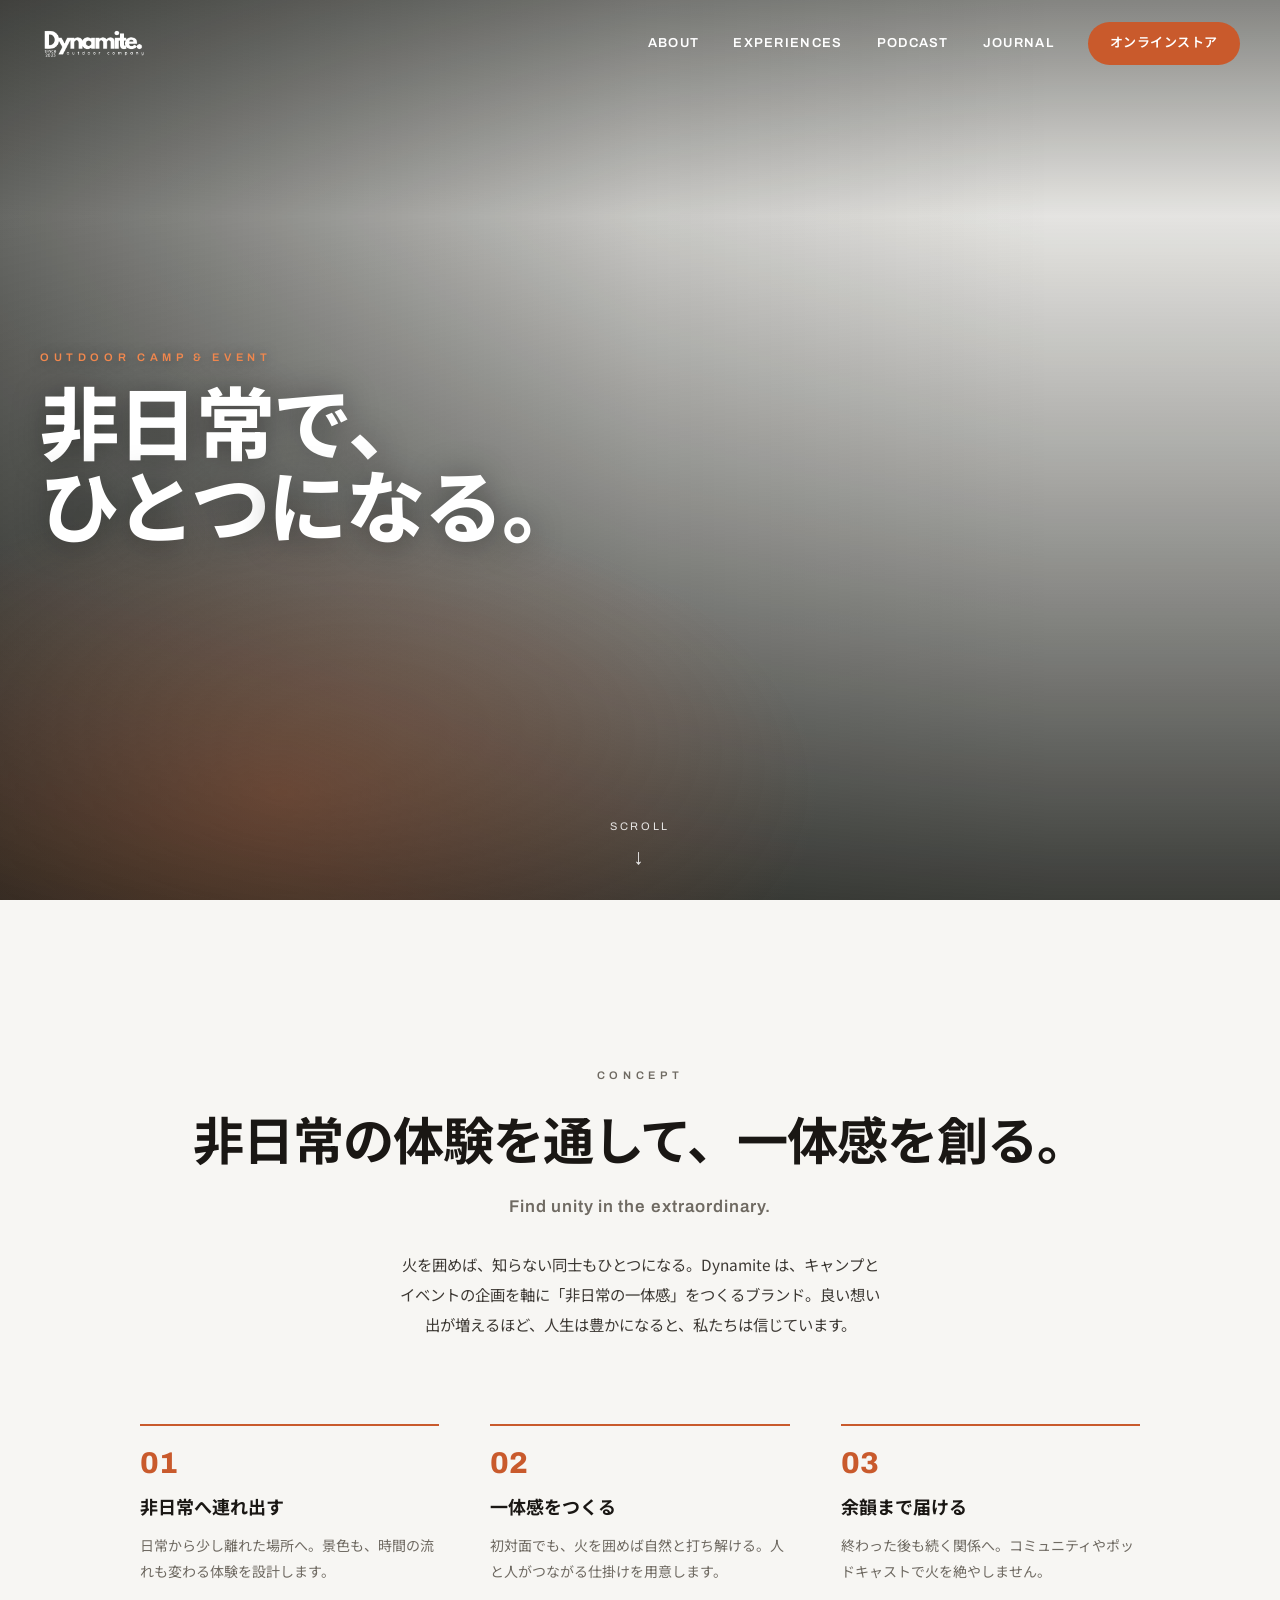
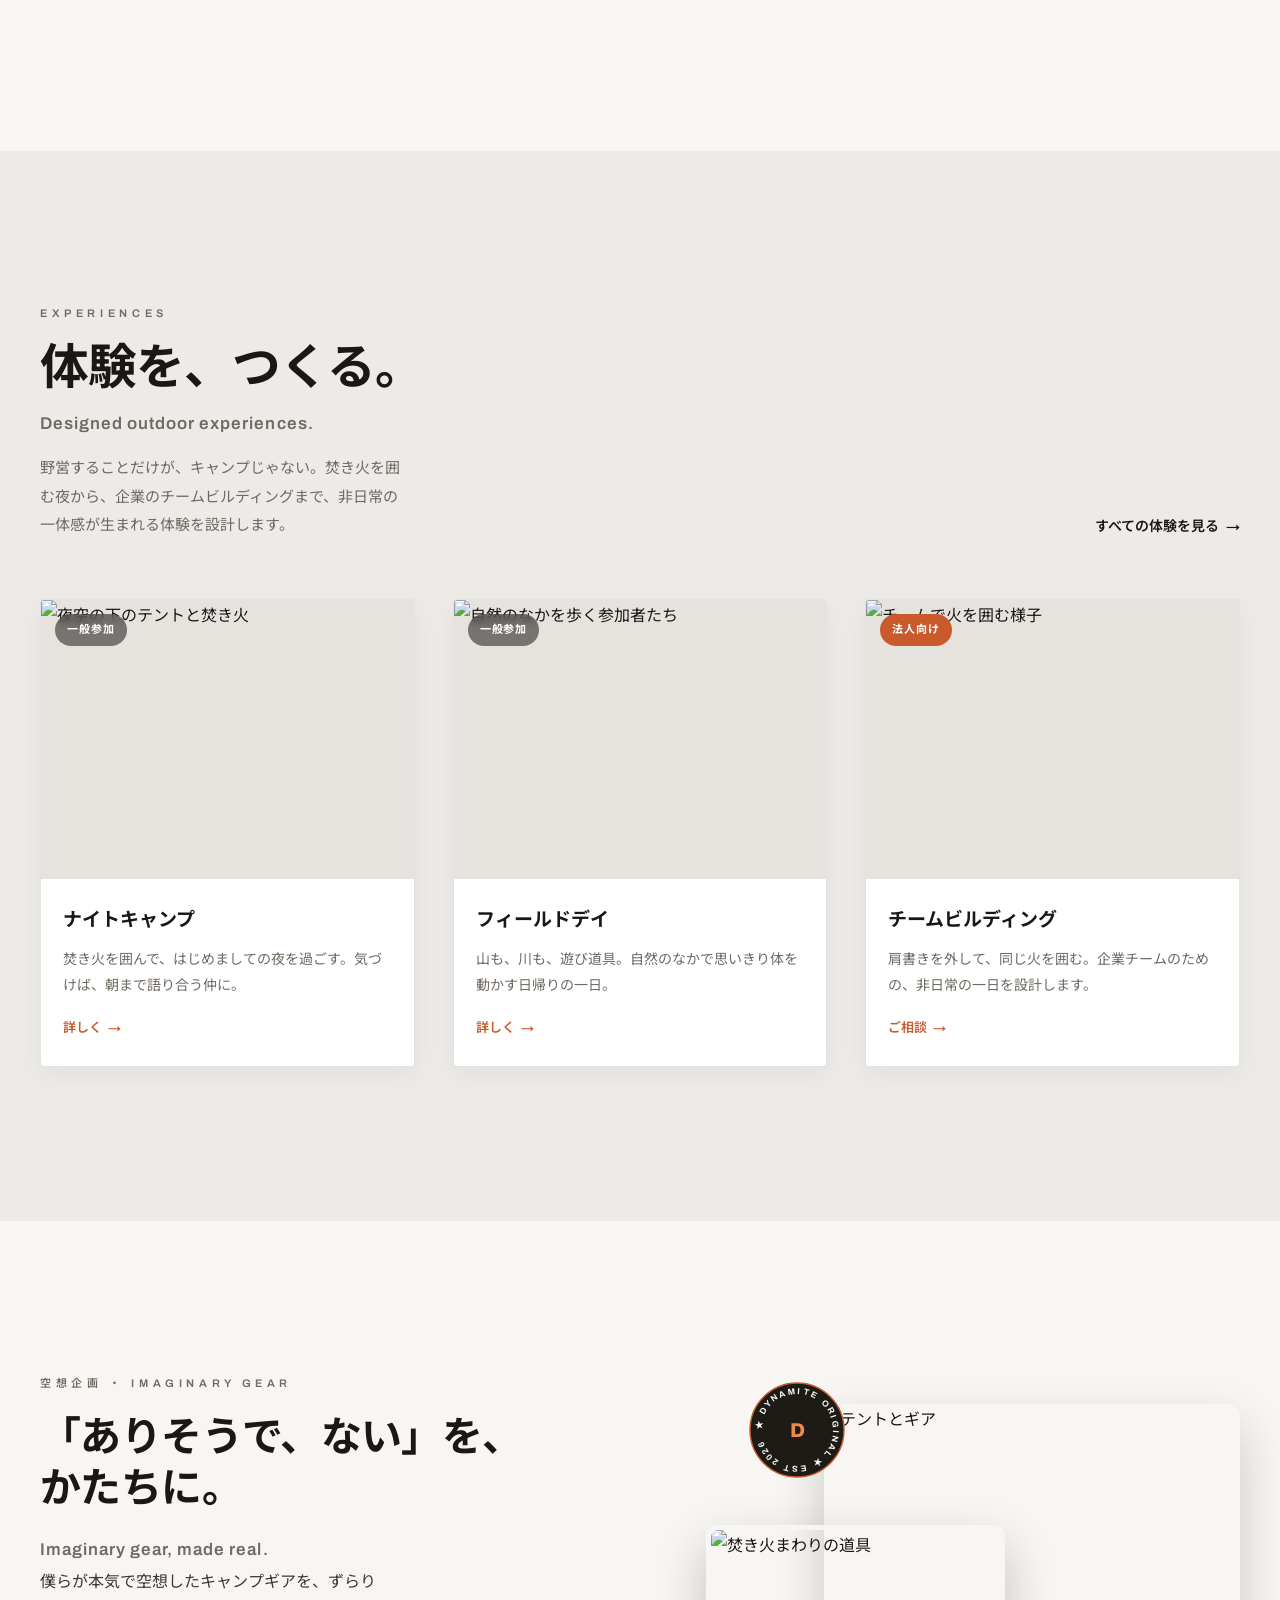
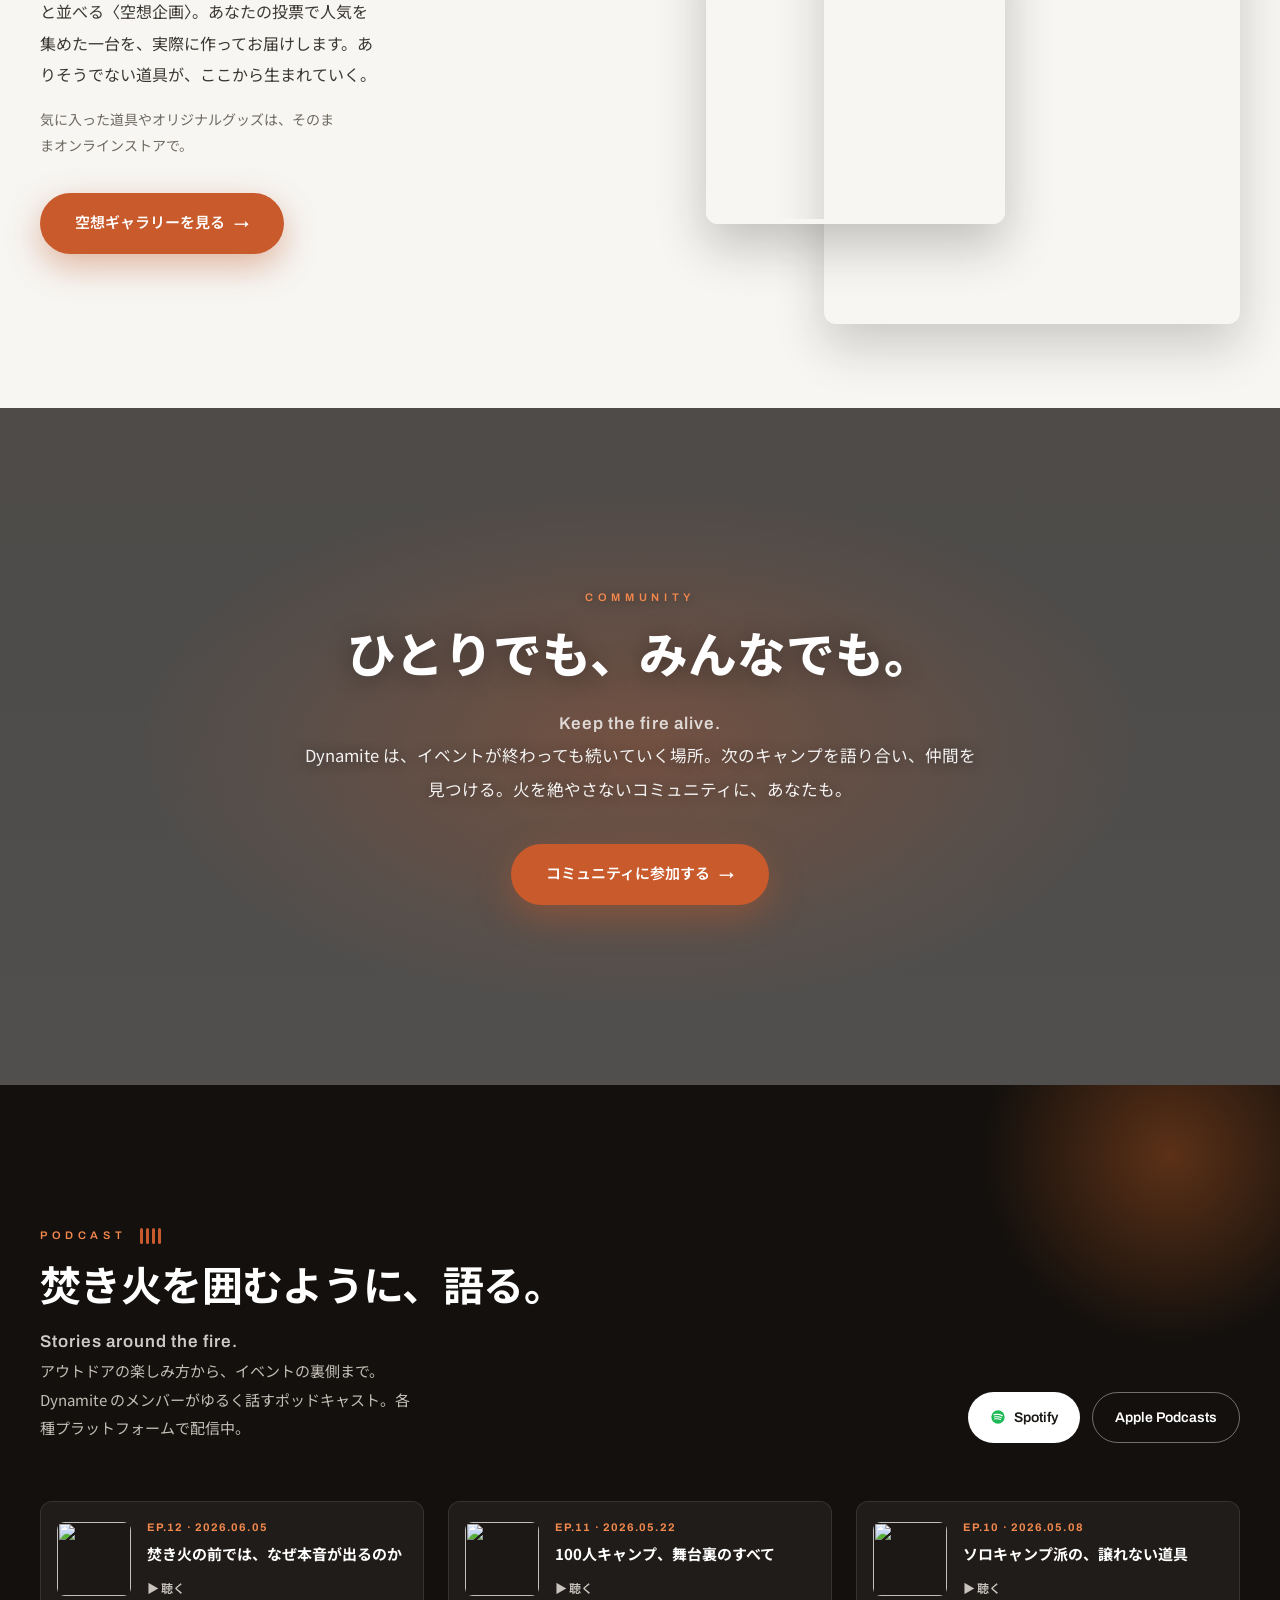
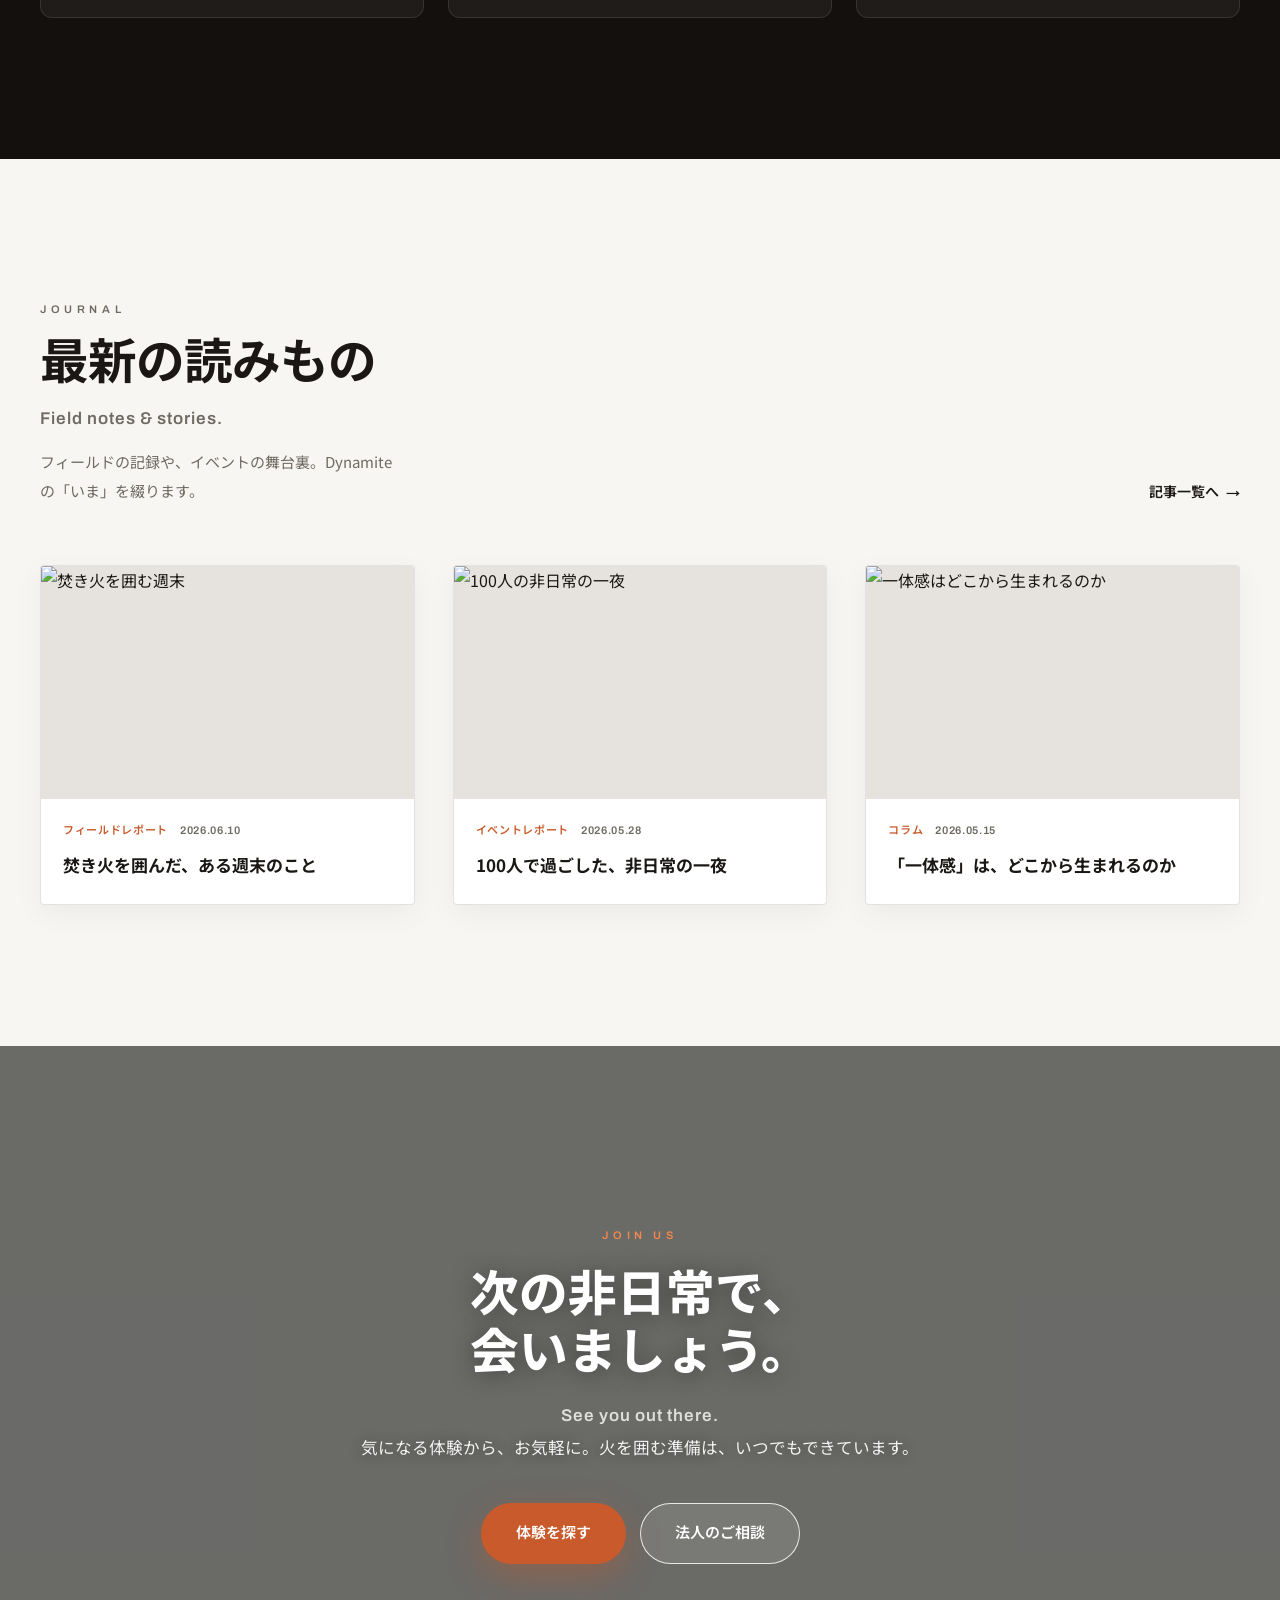
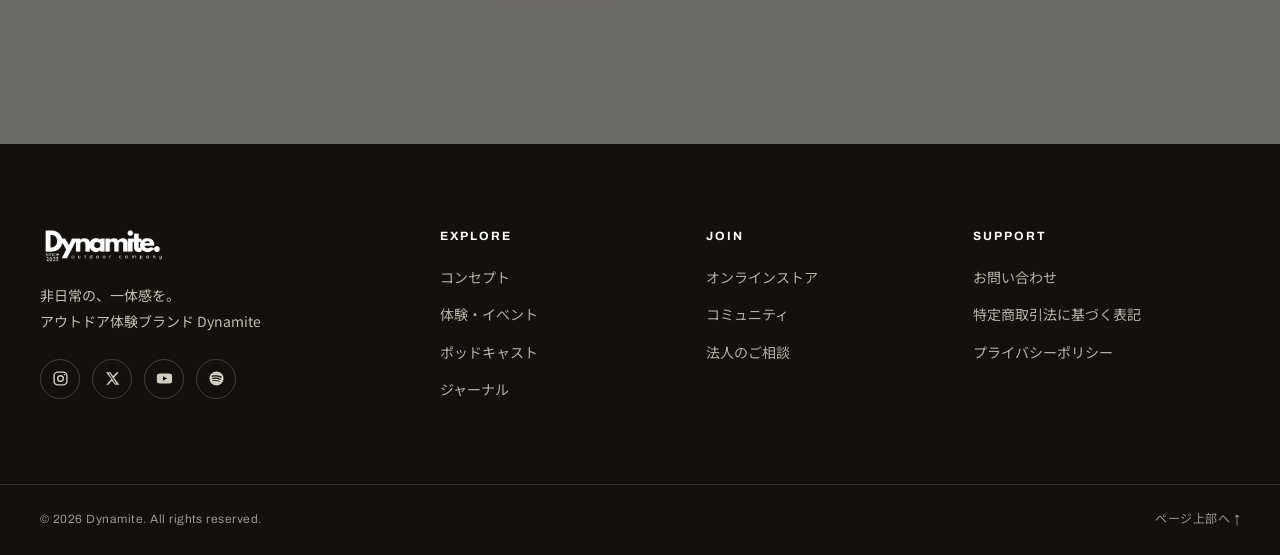
==== commit cd47d0a7: "各セクションに英語サブコピー（バイリンガル） MVのコピーは日本語のまま。CONCEPT/EXPERIENCES/GEAR/COMMUNITY/PODCAST/JOURNAL/CTA と下層ページの見" ====
--- a/index.html
+++ b/index.html
@@ -52,6 +52,7 @@
   <section class="concept" id="concept">
     <span class="eyebrow" data-reveal>CONCEPT</span>
     <h2 class="concept__title r2" data-reveal>非日常の体験を通して、<span class="grad">一体感</span>を創る。</h2>
+    <p class="sec__en r2" data-reveal>Find unity in the extraordinary.</p>
     <p class="concept__lead r3" data-reveal>火を囲めば、知らない同士もひとつになる。Dynamite は、キャンプとイベントの企画を軸に「非日常の一体感」をつくるブランド。良い想い出が増えるほど、人生は豊かになると、私たちは信じています。</p>
     <div class="concept__grid">
       <div class="concept__item" data-reveal>
@@ -79,6 +80,7 @@
         <div>
           <span class="eyebrow">EXPERIENCES</span>
           <h2 class="sec__title">体験を、<span class="grad">つくる</span>。</h2>
+          <p class="sec__en">Designed outdoor experiences.</p>
           <p class="sec__lead">野営することだけが、キャンプじゃない。焚き火を囲む夜から、企業のチームビルディングまで、非日常の一体感が生まれる体験を設計します。</p>
         </div>
         <a class="arrowlink" href="experiences.html">すべての体験を見る <span class="arrowlink__icon">→</span></a>
@@ -127,6 +129,7 @@
       <div data-reveal>
         <span class="eyebrow">空想企画 ・ IMAGINARY GEAR</span>
         <h2 class="gear__title">「ありそうで、ない」を、<br><span class="grad">かたちに</span>。</h2>
+        <p class="sec__en">Imaginary gear, made real.</p>
         <p class="gear__text">僕らが本気で空想したキャンプギアを、ずらりと並べる〈空想企画〉。あなたの投票で人気を集めた一台を、実際に作ってお届けします。ありそうでない道具が、ここから生まれていく。</p>
         <p class="gear__text gear__text--sub">気に入った道具やオリジナルグッズは、そのままオンラインストアで。</p>
         <a class="btn btn--primary" href="#">空想ギャラリーを見る <span>→</span></a>
@@ -150,6 +153,7 @@
     <div class="community__inner" data-reveal>
       <span class="eyebrow eyebrow--light">COMMUNITY</span>
       <h2 class="community__title">ひとりでも、みんなでも。</h2>
+      <p class="sec__en sec__en--light">Keep the fire alive.</p>
       <p class="community__text">Dynamite は、イベントが終わっても続いていく場所。次のキャンプを語り合い、仲間を見つける。火を絶やさないコミュニティに、あなたも。</p>
       <a class="btn btn--primary" href="#">コミュニティに参加する <span>→</span></a>
     </div>
@@ -166,6 +170,7 @@
             <span class="eq"><span></span><span></span><span></span><span></span></span>
           </div>
           <h2 class="podcast__title">焚き火を囲むように、<span class="grad">語る</span>。</h2>
+          <p class="sec__en sec__en--light">Stories around the fire.</p>
           <p class="podcast__lead">アウトドアの楽しみ方から、イベントの裏側まで。Dynamite のメンバーがゆるく話すポッドキャスト。各種プラットフォームで配信中。</p>
         </div>
         <div class="podcast__platforms">
@@ -209,6 +214,7 @@
         <div>
           <span class="eyebrow">JOURNAL</span>
           <h2 class="sec__title">最新の<span class="grad">読みもの</span></h2>
+          <p class="sec__en">Field notes &amp; stories.</p>
           <p class="sec__lead">フィールドの記録や、イベントの舞台裏。Dynamite の「いま」を綴ります。</p>
         </div>
         <a class="arrowlink" href="journal.html">記事一覧へ <span class="arrowlink__icon">→</span></a>
@@ -246,10 +252,11 @@
     <div class="cta__inner" data-reveal>
       <span class="eyebrow">JOIN US</span>
       <h2 class="cta__title">次の非日常で、会いましょう。</h2>
+      <p class="sec__en sec__en--light">See you out there.</p>
       <p class="cta__text">気になる体験から、お気軽に。火を囲む準備は、いつでもできています。</p>
       <div class="cta__actions">
         <a class="btn btn--primary" href="#experiences">体験を探す</a>
-        <a class="btn btn--ghost" href="#">法人のご相談</a>
+        <a class="btn btn--ghost" href="contact.html">法人のご相談</a>
       </div>
     </div>
   </section>
@@ -283,15 +290,15 @@
       <div class="footer__col">
         <a href="#gear">オンラインストア</a>
         <a href="#community">コミュニティ</a>
-        <a href="#">法人のご相談</a>
+        <a href="contact.html">法人のご相談</a>
       </div>
     </div>
     <div>
       <div class="footer__heading">SUPPORT</div>
       <div class="footer__col">
-        <a href="#">お問い合わせ</a>
-        <a href="#">特定商取引法に基づく表記</a>
-        <a href="#">プライバシーポリシー</a>
+        <a href="contact.html">お問い合わせ</a>
+        <a href="tokushoho.html">特定商取引法に基づく表記</a>
+        <a href="privacy.html">プライバシーポリシー</a>
       </div>
     </div>
   </div>
--- a/style.css
+++ b/style.css
@@ -70,6 +70,11 @@
   color: var(--muted);
 }
 .eyebrow--light { color: #f2884e; text-shadow: 0 1px 10px rgba(0, 0, 0, 0.4); }
+
+/* 英語サブコピー（バイリンガル） */
+.sec__en { font-family: var(--font-display); font-weight: 600; font-size: clamp(14px, 1.4vw, 17px); letter-spacing: 0.06em; color: var(--muted); margin-top: 12px; }
+.sec__en--light { color: rgba(255, 255, 255, 0.78); }
+.cta .sec__en, .community .sec__en { margin-left: auto; margin-right: auto; }
 
 .btn {
   display: inline-flex;
@@ -353,6 +358,33 @@
    JOURNAL一覧（nu-kuju風シンプルリスト）
    ========================================================= */
 .journal-page, .exp-list { padding: clamp(72px, 9vw, 130px) 0; }
+
+/* =========================================================
+   お問い合わせフォーム / 法的ページ（下層共通）
+   ========================================================= */
+.form-page, .legal { padding: clamp(64px, 8vw, 110px) 0; }
+.form-page__inner { max-width: 680px; margin: 0 auto; padding: 0 40px; }
+.cform { display: flex; flex-direction: column; gap: 24px; }
+.cform__row { display: flex; flex-direction: column; gap: 8px; }
+.cform label { font-family: var(--font-display); font-weight: 600; font-size: 13px; letter-spacing: 0.04em; color: var(--ink-soft); }
+.cform input, .cform select, .cform textarea { font-family: var(--font-body); font-size: 15px; color: var(--ink); background: var(--card); border: 1px solid var(--line); border-radius: 6px; padding: 13px 16px; transition: border-color 0.25s var(--ease); }
+.cform input:focus, .cform select:focus, .cform textarea:focus { outline: none; border-color: var(--fire); }
+.cform textarea { resize: vertical; }
+.cform .btn { align-self: flex-start; margin-top: 8px; border: none; }
+.cform__note { font-size: 12px; color: var(--muted); }
+
+.legal__inner { max-width: 760px; margin: 0 auto; padding: 0 40px; }
+.legal h2 { font-family: var(--font-display); font-weight: 700; font-size: clamp(18px, 1.8vw, 22px); letter-spacing: -0.01em; margin: 40px 0 12px; }
+.legal h2:first-child { margin-top: 0; }
+.legal p { color: var(--ink-soft); font-size: 15px; line-height: 1.95; margin-bottom: 14px; }
+.legal dl { border-top: 1px solid var(--line); margin: 0; }
+.legal dt { font-family: var(--font-display); font-weight: 700; font-size: 13px; letter-spacing: 0.04em; color: var(--ink); padding-top: 22px; }
+.legal dd { margin: 6px 0 22px; padding-bottom: 22px; border-bottom: 1px solid var(--line); color: var(--ink-soft); font-size: 15px; line-height: 1.9; }
+@media (min-width: 640px) {
+  .legal dl { display: grid; grid-template-columns: 220px 1fr; }
+  .legal dt { border-bottom: 1px solid var(--line); padding-bottom: 22px; padding-right: 20px; }
+  .legal dd { border-top: 1px solid transparent; padding-top: 22px; margin-top: 0; }
+}
 .journal-page__inner { max-width: 1000px; margin: 0 auto; padding: 0 40px; }
 .jlist { border-top: 1px solid var(--line); }
 .jrow { display: grid; grid-template-columns: 210px 1fr auto; align-items: baseline; gap: 28px; padding: 32px 8px; border-bottom: 1px solid var(--line); color: inherit; transition: padding 0.4s var(--ease), background-color 0.4s var(--ease); }
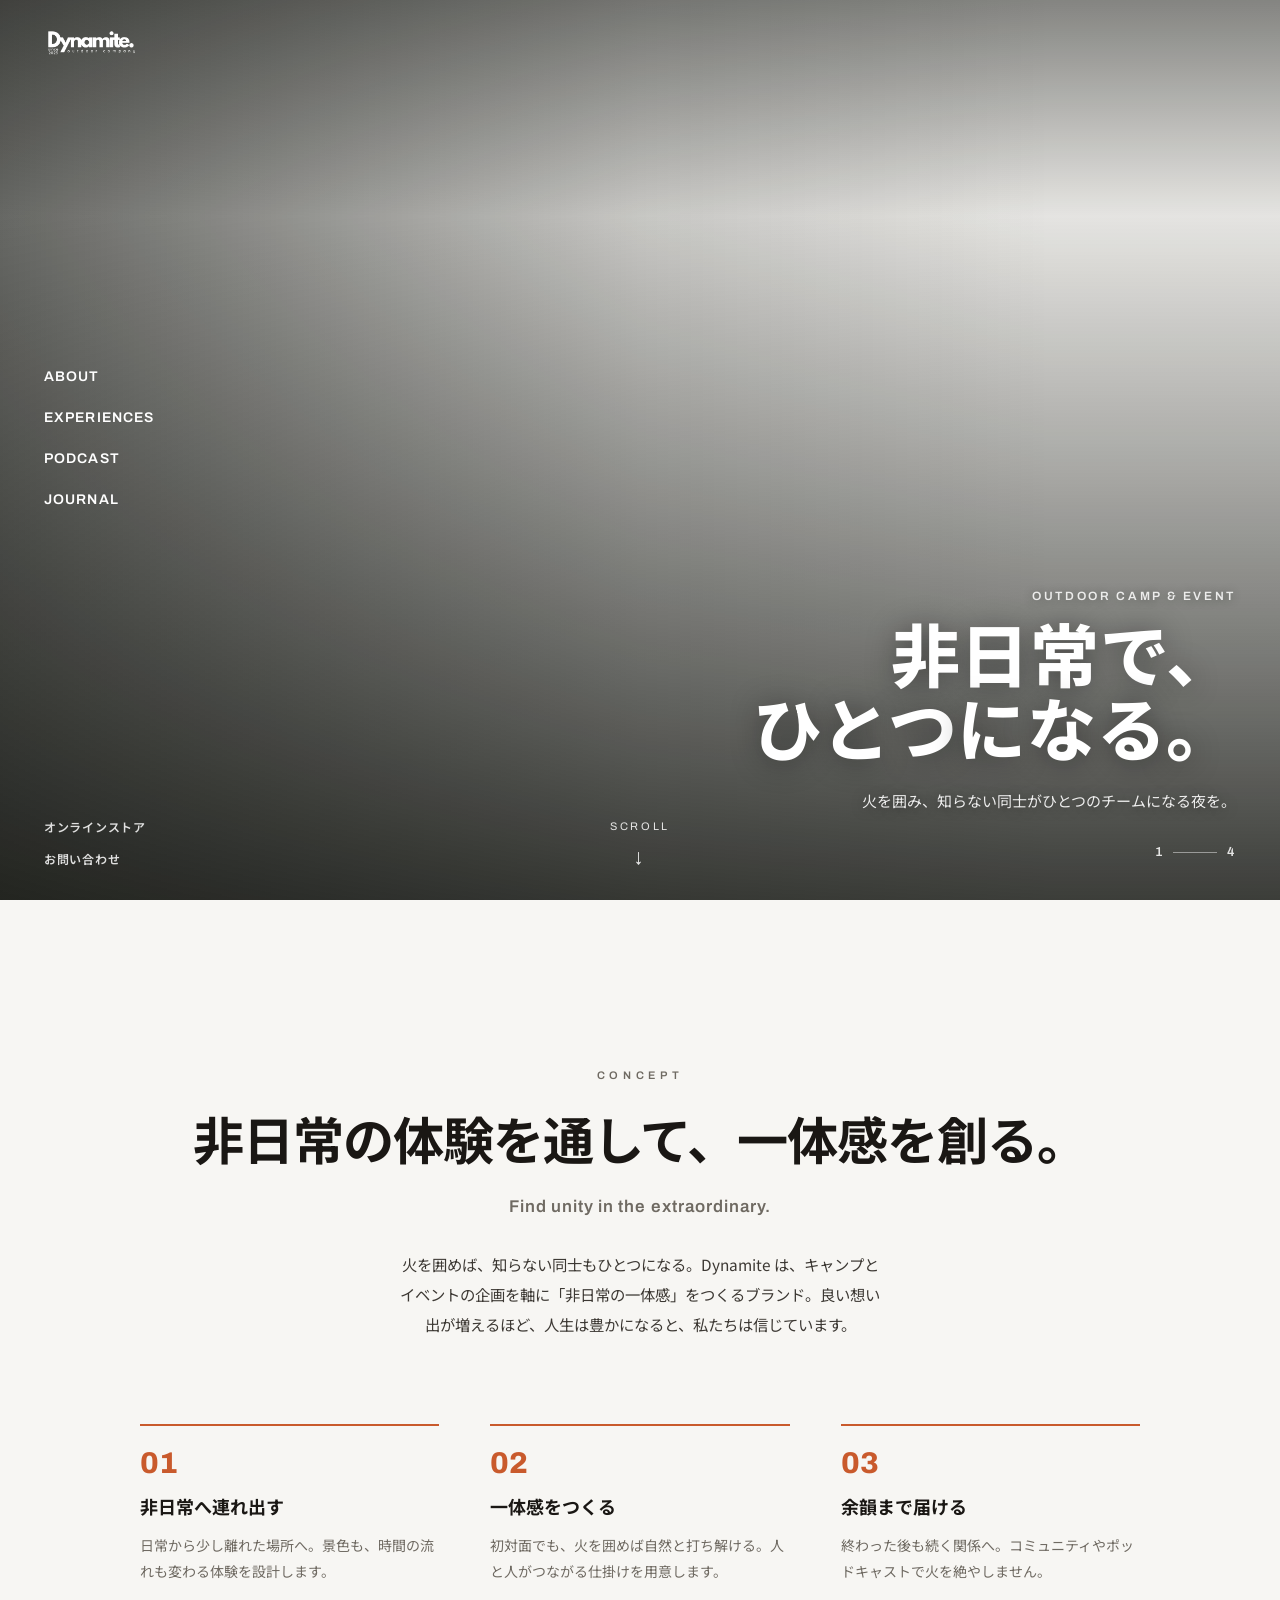
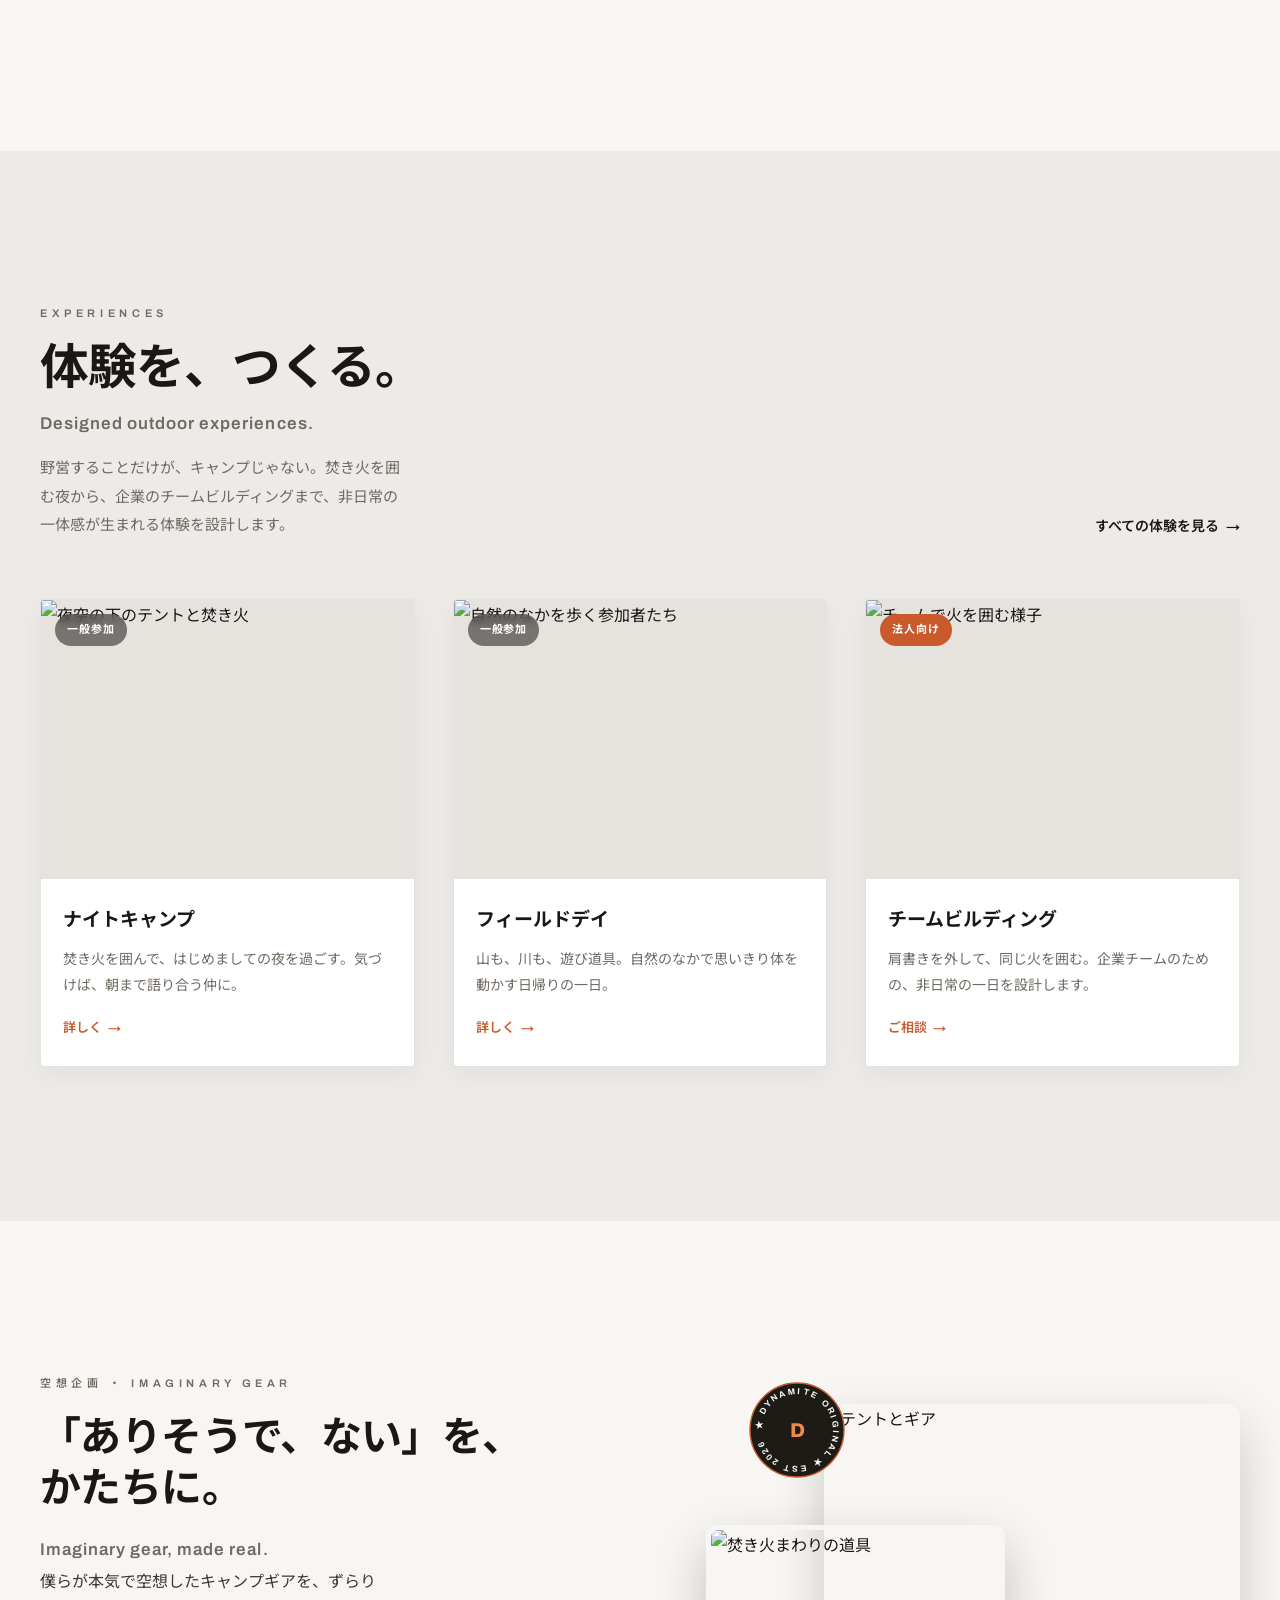
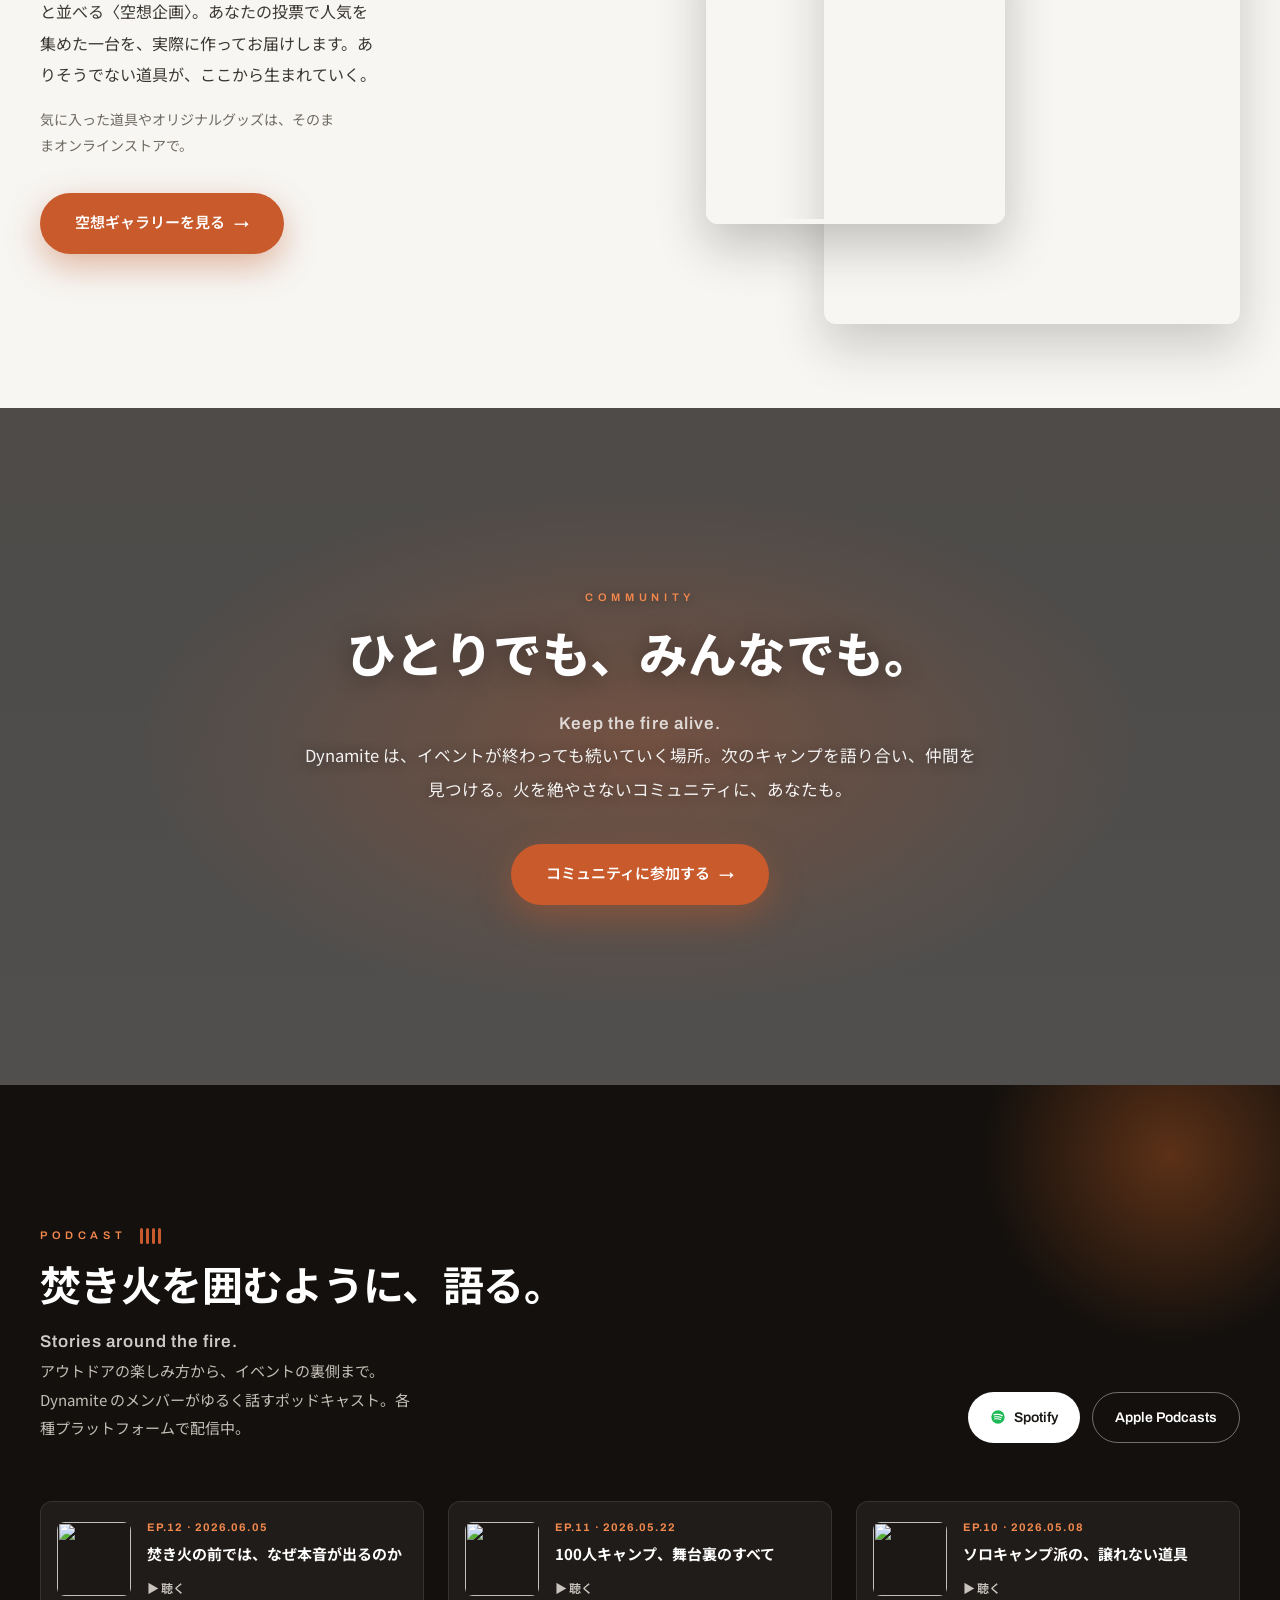
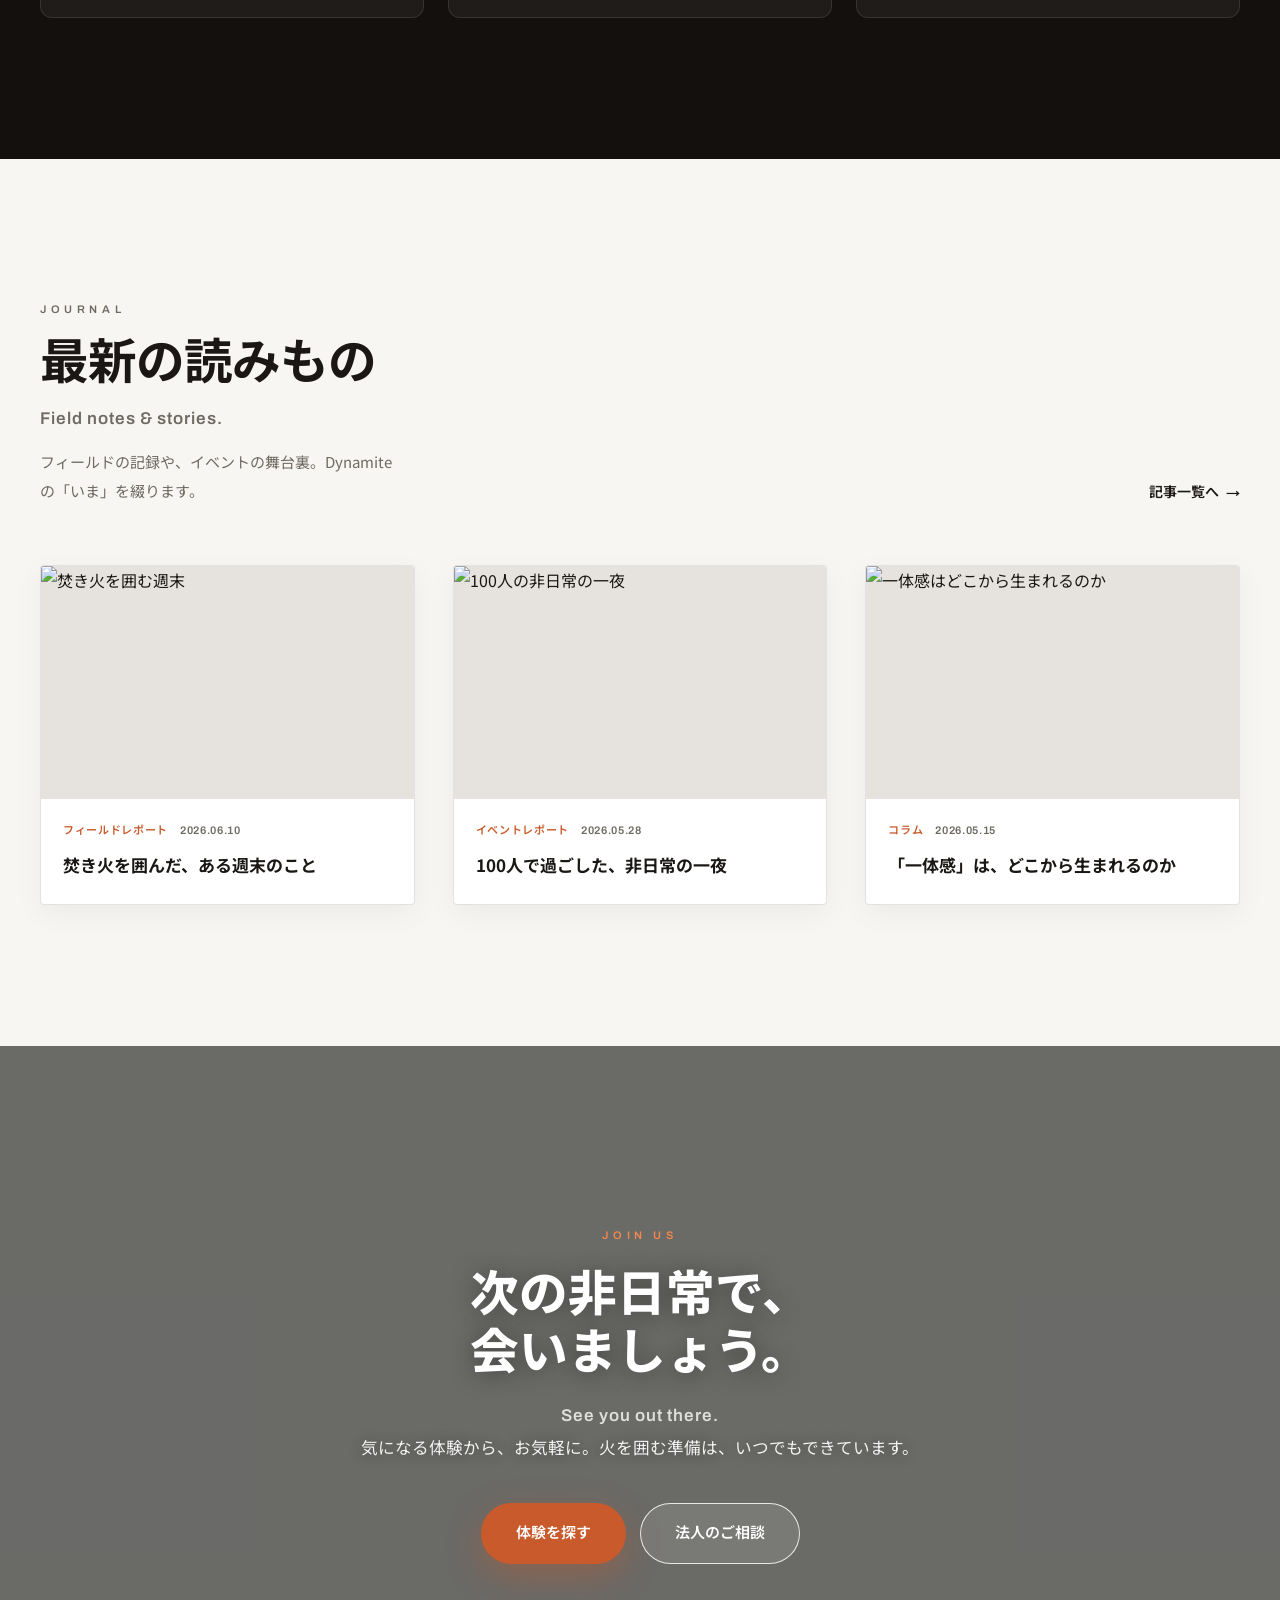
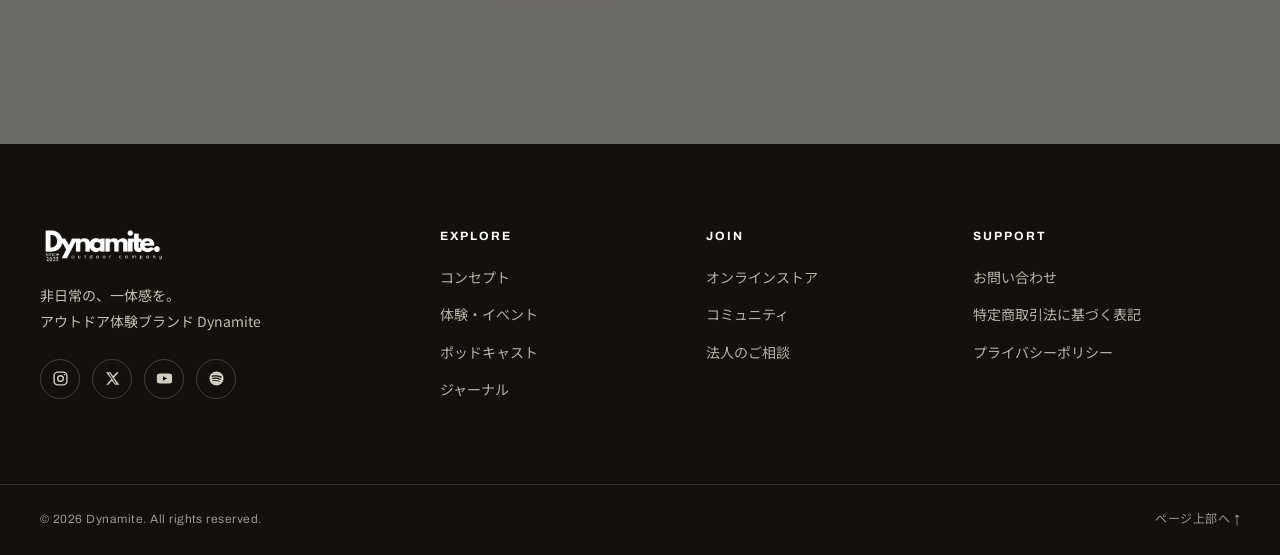
==== commit 2f07c32a: "MVをMURACO風レイアウトに刷新 - 左に縦ナビ（ロゴ→メニュー→ストア/問い合わせ） - 右下に大きめコピー（ラベル＋見出し＋サブ、右寄せ） - 右下にカルーセル番号（1—4） - トップでは横" ====
--- a/index.html
+++ b/index.html
@@ -13,7 +13,7 @@
 <link href="https://fonts.googleapis.com/css2?family=Archivo:wght@500;600;700;800;900&family=Noto+Sans+JP:wght@400;500;700&display=swap" rel="stylesheet">
 <link rel="stylesheet" href="style.css">
 </head>
-<body>
+<body class="home">
 
 <!-- ============ HEADER ============ -->
 <header class="site-header" id="site-header">
@@ -24,7 +24,7 @@
       <a class="nav__link" href="experiences.html">EXPERIENCES</a>
       <a class="nav__link" href="#podcast">PODCAST</a>
       <a class="nav__link" href="journal.html">JOURNAL</a>
-      <a class="nav__pill" href="#gear">オンラインストア</a>
+      <a class="nav__pill" href="https://sr-ice.github.io/dynamite-ec/" target="_blank" rel="noopener">オンラインストア</a>
     </nav>
     <button class="burger" id="burger" type="button" aria-label="メニューを開く" aria-expanded="false">
       <span></span><span></span><span></span>
@@ -36,16 +36,40 @@
 
   <!-- ============ HERO ============ -->
   <section class="hero">
-    <div class="hero__bg"></div>
+    <div class="hero__slides">
+      <div class="hero__slide is-active" style="background-image:url('https://images.unsplash.com/photo-1504851149312-7a075b496cc7?auto=format&fit=crop&w=1920&q=80');"></div>
+      <div class="hero__slide" style="background-image:url('https://images.unsplash.com/photo-1504280390367-361c6d9f38f4?auto=format&fit=crop&w=1920&q=80');"></div>
+      <div class="hero__slide" style="background-image:url('https://images.unsplash.com/photo-1445308394109-4ec2920981b1?auto=format&fit=crop&w=1920&q=80');"></div>
+      <div class="hero__slide" style="background-image:url('https://images.unsplash.com/photo-1528605248644-14dd04022da1?auto=format&fit=crop&w=1920&q=80');"></div>
+    </div>
     <div class="hero__scrim"></div>
-    <div class="hero__glow"></div>
-    <div class="hero__inner">
-      <span class="eyebrow hero__eyebrow" data-reveal>OUTDOOR CAMP &amp; EVENT</span>
-      <h1 class="hero__title r2" data-reveal>非日常で、<br><span class="grad">ひとつ</span>になる。</h1>
-    </div>
-    <a class="hero__scroll" href="#concept" aria-label="下へスクロール">
-      <span>SCROLL</span><span>↓</span>
-    </a>
+
+    <!-- 左：縦ナビ（MURACO風） -->
+    <div class="hero__side">
+      <a class="hero__brand" href="#top" aria-label="Dynamite ホーム"><span class="brand__mark" role="img" aria-label="Dynamite outdoor company"></span></a>
+      <nav class="hero__menu" aria-label="ヒーローナビ">
+        <a href="#concept">ABOUT</a>
+        <a href="experiences.html">EXPERIENCES</a>
+        <a href="#podcast">PODCAST</a>
+        <a href="journal.html">JOURNAL</a>
+      </nav>
+      <div class="hero__side-foot">
+        <a href="https://sr-ice.github.io/dynamite-ec/" target="_blank" rel="noopener">オンラインストア</a>
+        <a href="contact.html">お問い合わせ</a>
+      </div>
+    </div>
+
+    <!-- 右下：コピー（MURACO風） -->
+    <div class="hero__feature">
+      <span class="hero__label">OUTDOOR CAMP &amp; EVENT</span>
+      <h1 class="hero__title">非日常で、<br><span class="grad">ひとつ</span>になる。</h1>
+      <p class="hero__sub">火を囲み、知らない同士がひとつのチームになる夜を。</p>
+    </div>
+
+    <!-- 右下：カルーセル送り -->
+    <div class="hero__pager"><span id="hero-num">1</span><span class="hero__pager-line"></span><span>4</span></div>
+
+    <a class="hero__scroll" href="#concept" aria-label="下へスクロール"><span>SCROLL</span><span>↓</span></a>
   </section>
 
   <!-- ============ CONCEPT ============ -->
@@ -132,7 +156,7 @@
         <p class="sec__en">Imaginary gear, made real.</p>
         <p class="gear__text">僕らが本気で空想したキャンプギアを、ずらりと並べる〈空想企画〉。あなたの投票で人気を集めた一台を、実際に作ってお届けします。ありそうでない道具が、ここから生まれていく。</p>
         <p class="gear__text gear__text--sub">気に入った道具やオリジナルグッズは、そのままオンラインストアで。</p>
-        <a class="btn btn--primary" href="#">空想ギャラリーを見る <span>→</span></a>
+        <a class="btn btn--primary" href="https://sr-ice.github.io/dynamite-ec/" target="_blank" rel="noopener">空想ギャラリーを見る <span>→</span></a>
       </div>
       <div class="gear__media r2" data-reveal>
         <div class="gear__img-a"><img src="https://images.unsplash.com/photo-1504280390367-361c6d9f38f4?auto=format&fit=crop&w=900&q=80" alt="テントとギア"></div>
@@ -288,7 +312,7 @@
     <div>
       <div class="footer__heading">JOIN</div>
       <div class="footer__col">
-        <a href="#gear">オンラインストア</a>
+        <a href="https://sr-ice.github.io/dynamite-ec/" target="_blank" rel="noopener">オンラインストア</a>
         <a href="#community">コミュニティ</a>
         <a href="contact.html">法人のご相談</a>
       </div>
--- a/style.css
+++ b/style.css
@@ -205,6 +205,9 @@
    HERO
    ========================================================= */
 .hero { position: relative; min-height: 100svh; display: flex; align-items: center; overflow: hidden; }
+.hero__slides { position: absolute; inset: 0; }
+.hero__slide { position: absolute; inset: 0; background-size: cover; background-position: center; opacity: 0; transform: scale(1.06); transition: opacity 1.5s var(--ease); }
+.hero__slide.is-active { opacity: 1; animation: heroZoom 7s var(--ease) forwards; }
 .hero__bg {
   position: absolute; inset: 0;
   background-image: url('https://images.unsplash.com/photo-1504851149312-7a075b496cc7?auto=format&fit=crop&w=1920&q=80');
@@ -234,6 +237,33 @@
 .hero__actions { display: flex; flex-wrap: wrap; gap: 14px; }
 .hero__scroll { position: absolute; left: 50%; bottom: 30px; transform: translateX(-50%); z-index: 3; display: flex; flex-direction: column; align-items: center; gap: 8px; color: rgba(255,255,255,.85); font-family: var(--font-display); font-size: 11px; letter-spacing: 0.24em; }
 .hero__scroll span:last-child { animation: bob 1.8s ease-in-out infinite; font-size: 14px; }
+
+/* ===== MV：MURACO風レイアウト（左縦ナビ＋右下コピー＋カルーセル番号） ===== */
+.hero__side { position: absolute; left: 0; top: 0; bottom: 0; z-index: 6; display: flex; flex-direction: column; justify-content: space-between; padding: 28px 44px; }
+.hero__brand { display: inline-flex; color: #fff; }
+.hero__brand .brand__mark { display: block; width: 96px; height: 30px; background-color: currentColor; -webkit-mask: url(logo.png) left center / contain no-repeat; mask: url(logo.png) left center / contain no-repeat; }
+.hero__menu { display: flex; flex-direction: column; gap: 16px; }
+.hero__menu a { font-family: var(--font-display); font-weight: 600; font-size: 14px; letter-spacing: 0.08em; color: #fff; transition: opacity 0.25s var(--ease); }
+.hero__menu a:hover { opacity: 0.6; }
+.hero__side-foot { display: flex; flex-direction: column; gap: 11px; }
+.hero__side-foot a { font-family: var(--font-display); font-weight: 600; font-size: 12px; letter-spacing: 0.06em; color: rgba(255,255,255,0.85); transition: opacity 0.25s var(--ease); }
+.hero__side-foot a:hover { opacity: 0.6; }
+.hero__feature { position: absolute; right: 44px; bottom: 86px; z-index: 6; text-align: right; color: #fff; max-width: 64%; }
+.hero__label { font-family: var(--font-display); font-weight: 600; font-size: 12px; letter-spacing: 0.22em; color: rgba(255,255,255,0.85); text-shadow: 0 1px 10px rgba(0,0,0,0.4); }
+.hero__feature .hero__title { font-family: var(--font-display); font-weight: 800; font-size: clamp(40px, 5.4vw, 78px); line-height: 1.08; letter-spacing: 0.01em; margin-top: 14px; text-shadow: 0 2px 30px rgba(0,0,0,0.46); }
+.hero__sub { margin-top: 16px; font-size: 15px; line-height: 1.8; color: rgba(255,255,255,0.9); text-shadow: 0 1px 12px rgba(0,0,0,0.5); }
+.hero__pager { position: absolute; right: 44px; bottom: 36px; z-index: 6; display: flex; align-items: center; gap: 10px; font-family: var(--font-display); font-weight: 600; font-size: 13px; letter-spacing: 0.06em; color: rgba(255,255,255,0.85); }
+.hero__pager-line { width: 44px; height: 1px; background: rgba(255,255,255,0.45); }
+/* ホーム：トップでは横ヘッダーを隠し、スクロールで出す */
+body.home .site-header { opacity: 0; pointer-events: none; transition: opacity 0.4s var(--ease), background-color 0.35s var(--ease), box-shadow 0.35s var(--ease); }
+body.home .site-header.is-scrolled { opacity: 1; pointer-events: auto; }
+@media (max-width: 860px) {
+  .hero__side { display: none; }
+  body.home .site-header { opacity: 1; pointer-events: auto; }
+  .hero__feature { left: 24px; right: 24px; bottom: 96px; max-width: none; text-align: left; }
+  .hero__pager { right: 24px; }
+  .hero__scroll { display: none; }
+}
 @keyframes bob { 0%,100% { transform: translateY(0); } 50% { transform: translateY(7px); } }
 
 /* =========================================================
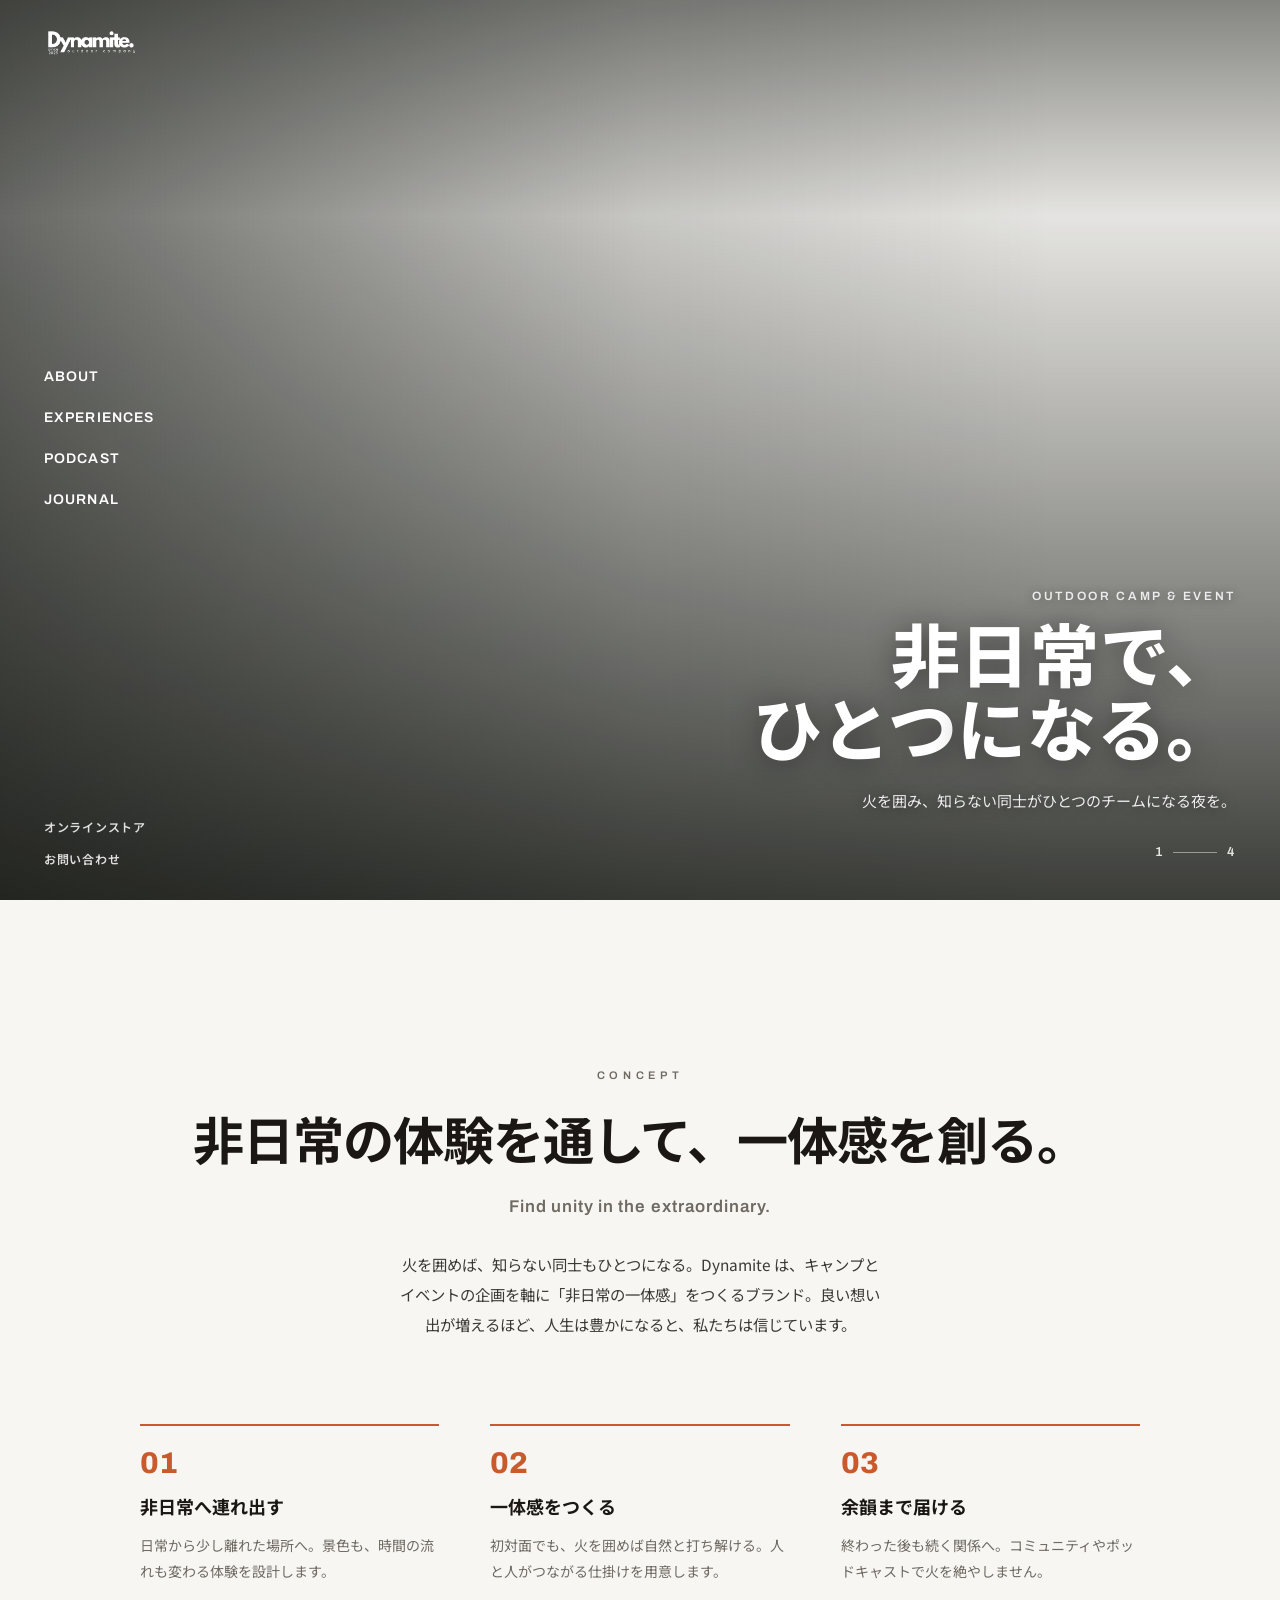
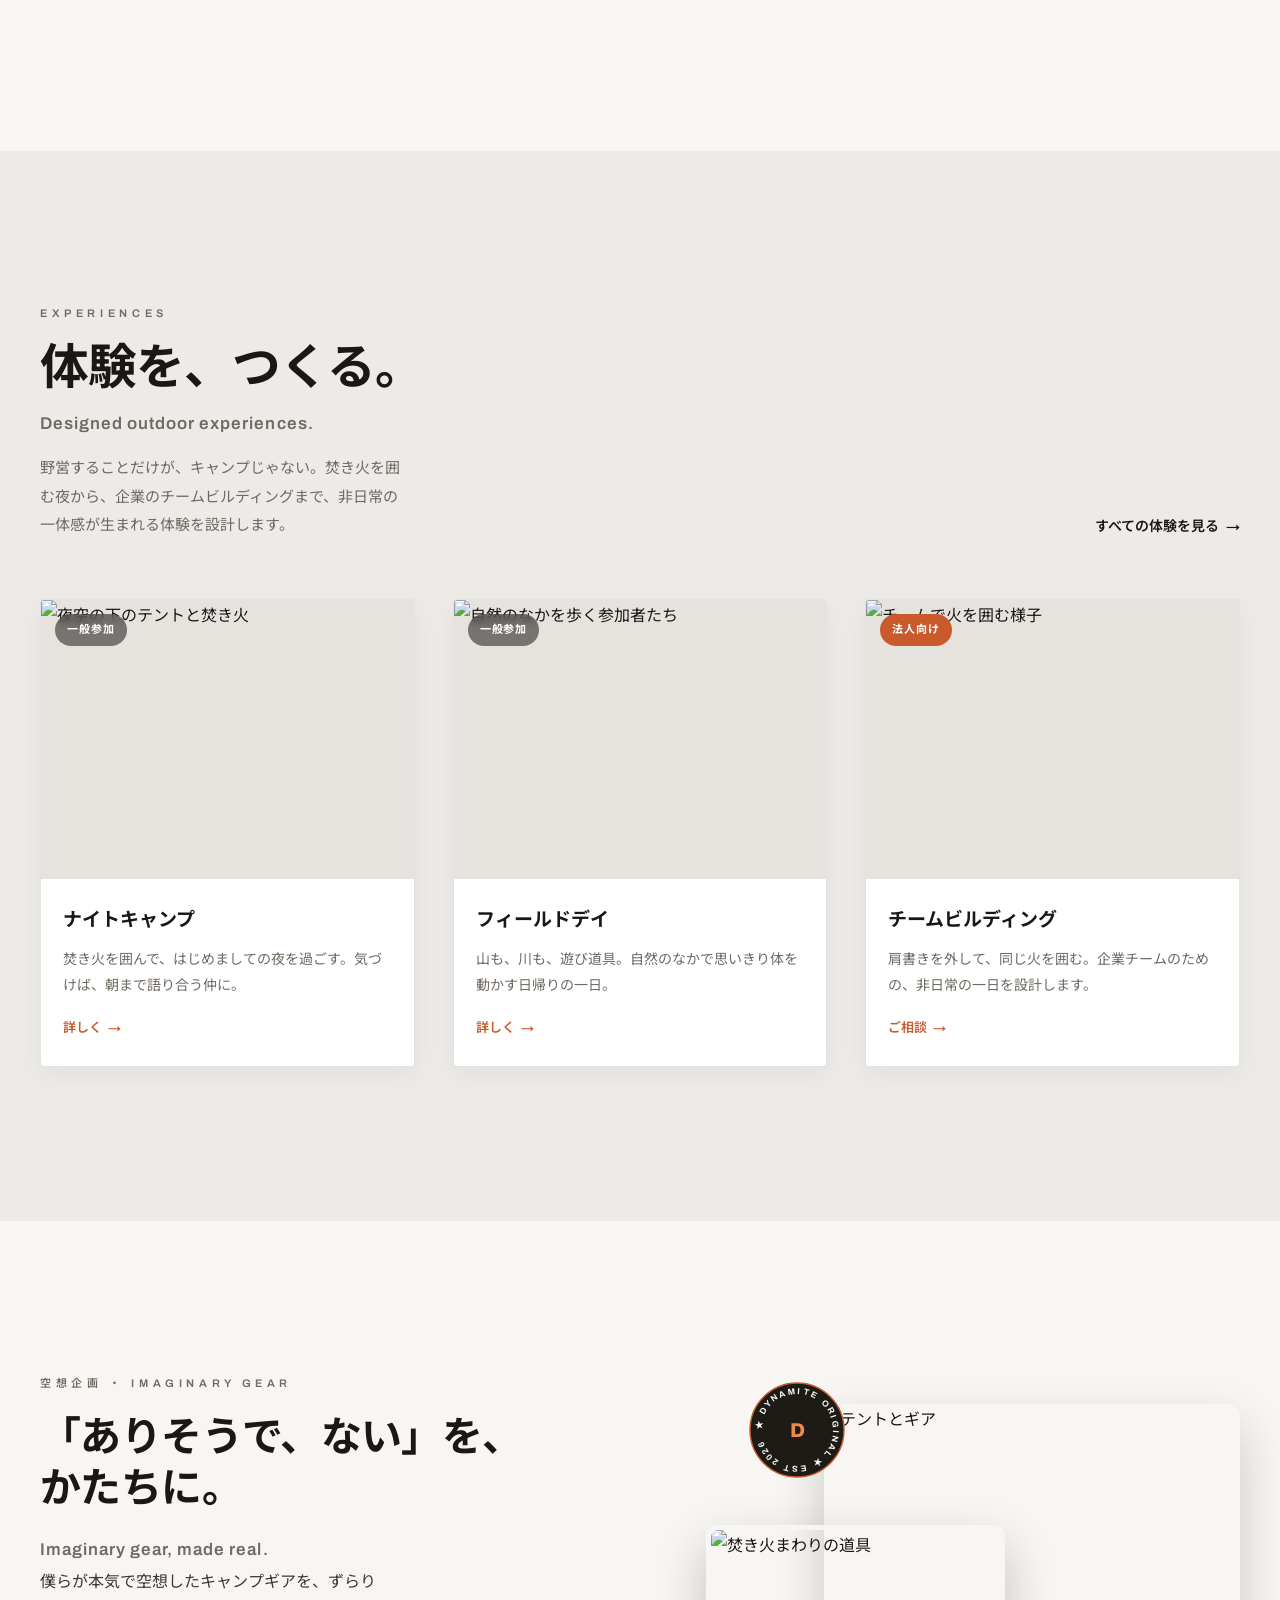
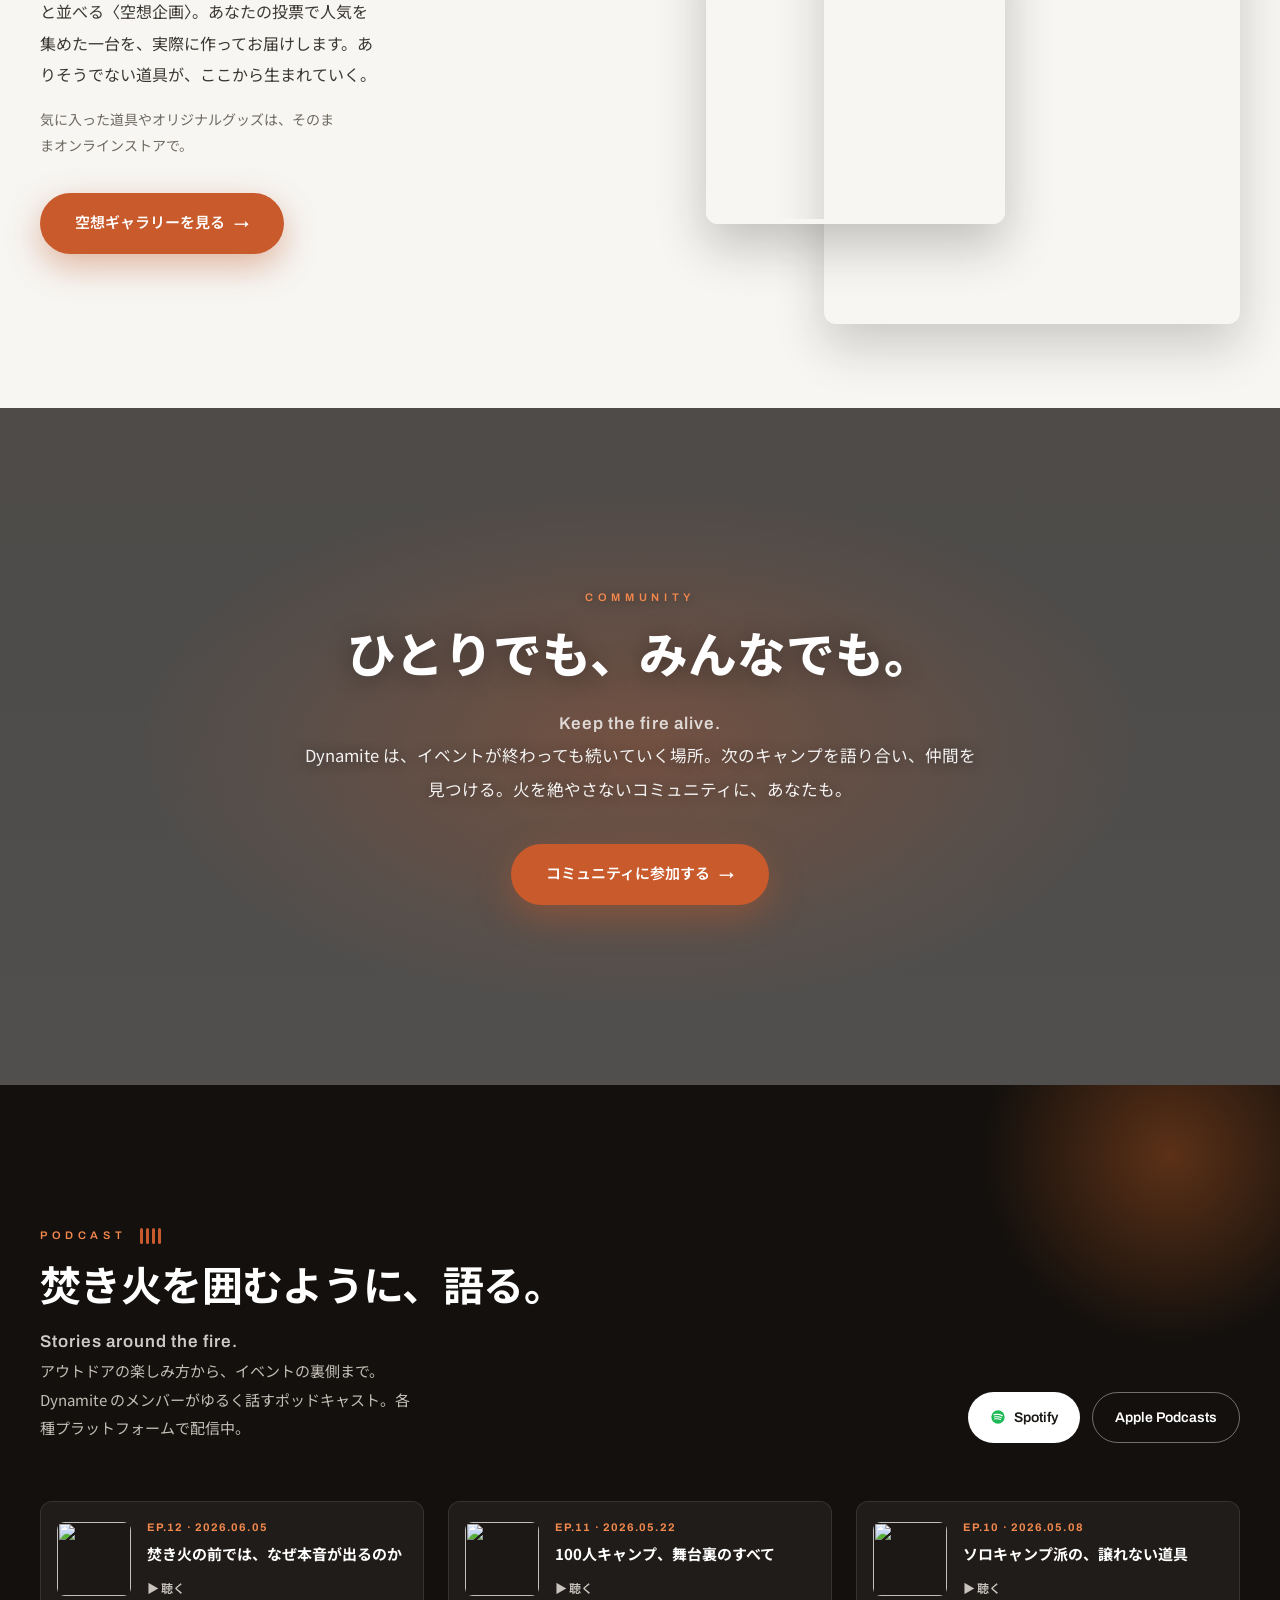
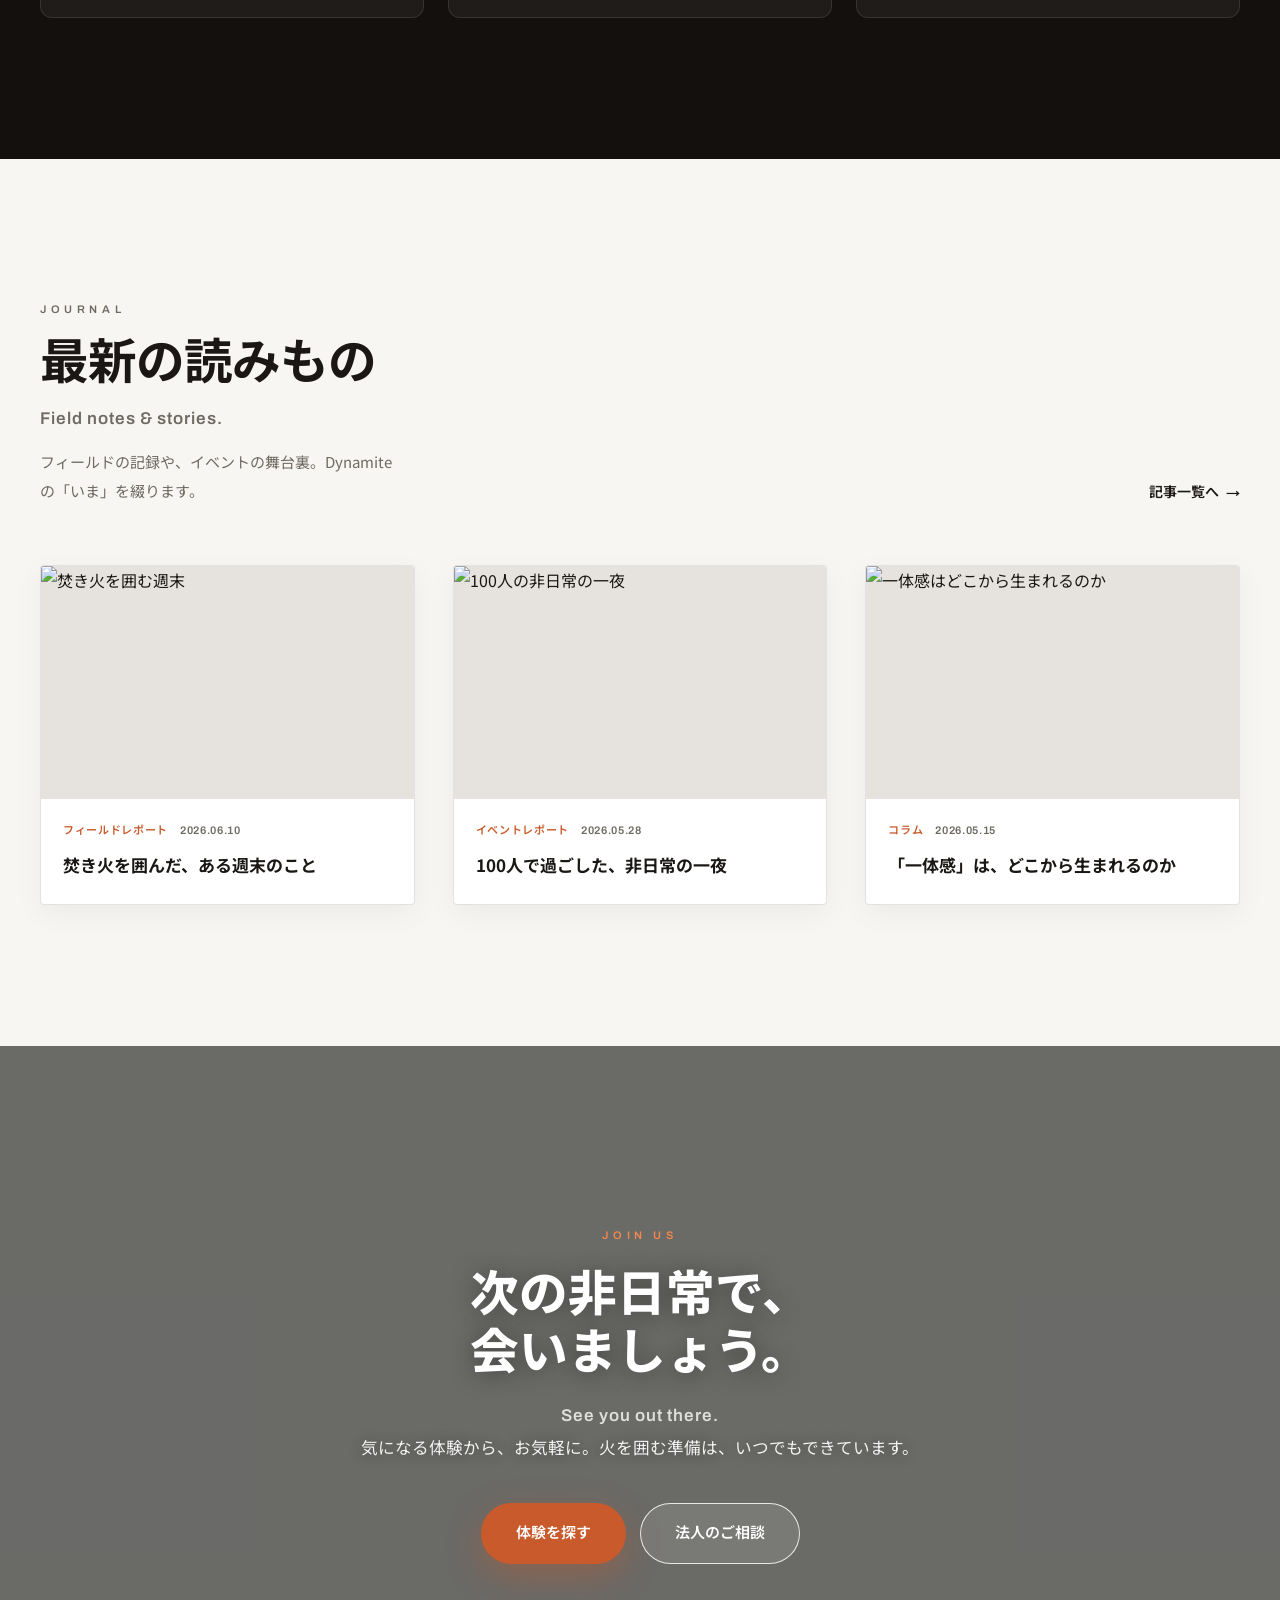
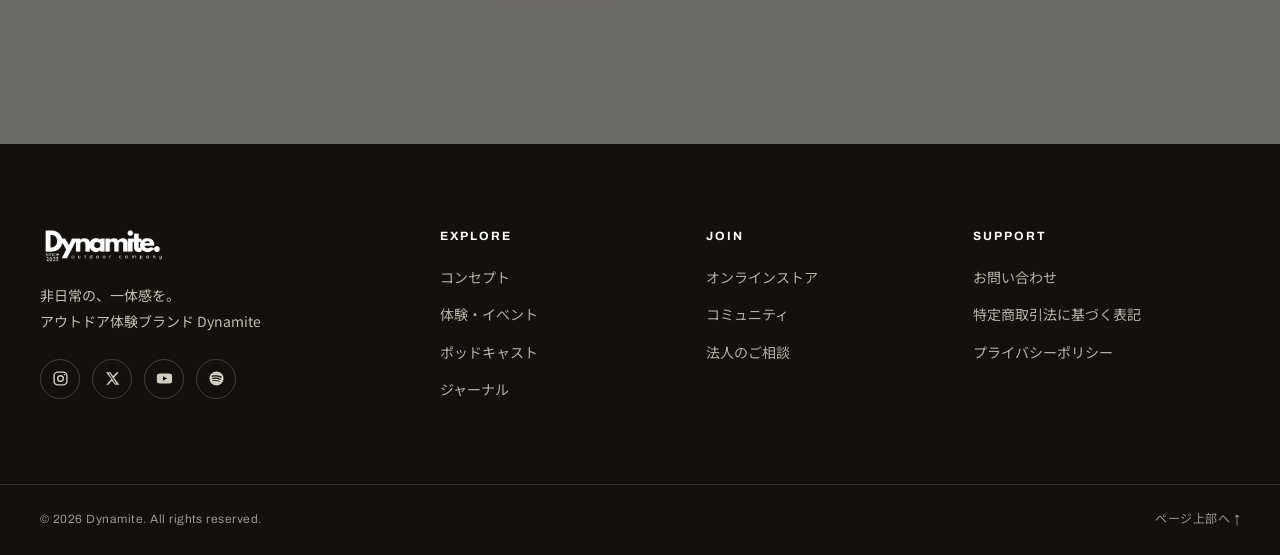
==== commit f31636f4: "MVのSCROLL表示を削除しMURACO風にバランス整理 Co-Authored-By: Claude Opus 4.8 <noreply@anthropic.com>" ====
--- a/index.html
+++ b/index.html
@@ -68,8 +68,6 @@
 
     <!-- 右下：カルーセル送り -->
     <div class="hero__pager"><span id="hero-num">1</span><span class="hero__pager-line"></span><span>4</span></div>
-
-    <a class="hero__scroll" href="#concept" aria-label="下へスクロール"><span>SCROLL</span><span>↓</span></a>
   </section>
 
   <!-- ============ CONCEPT ============ -->
